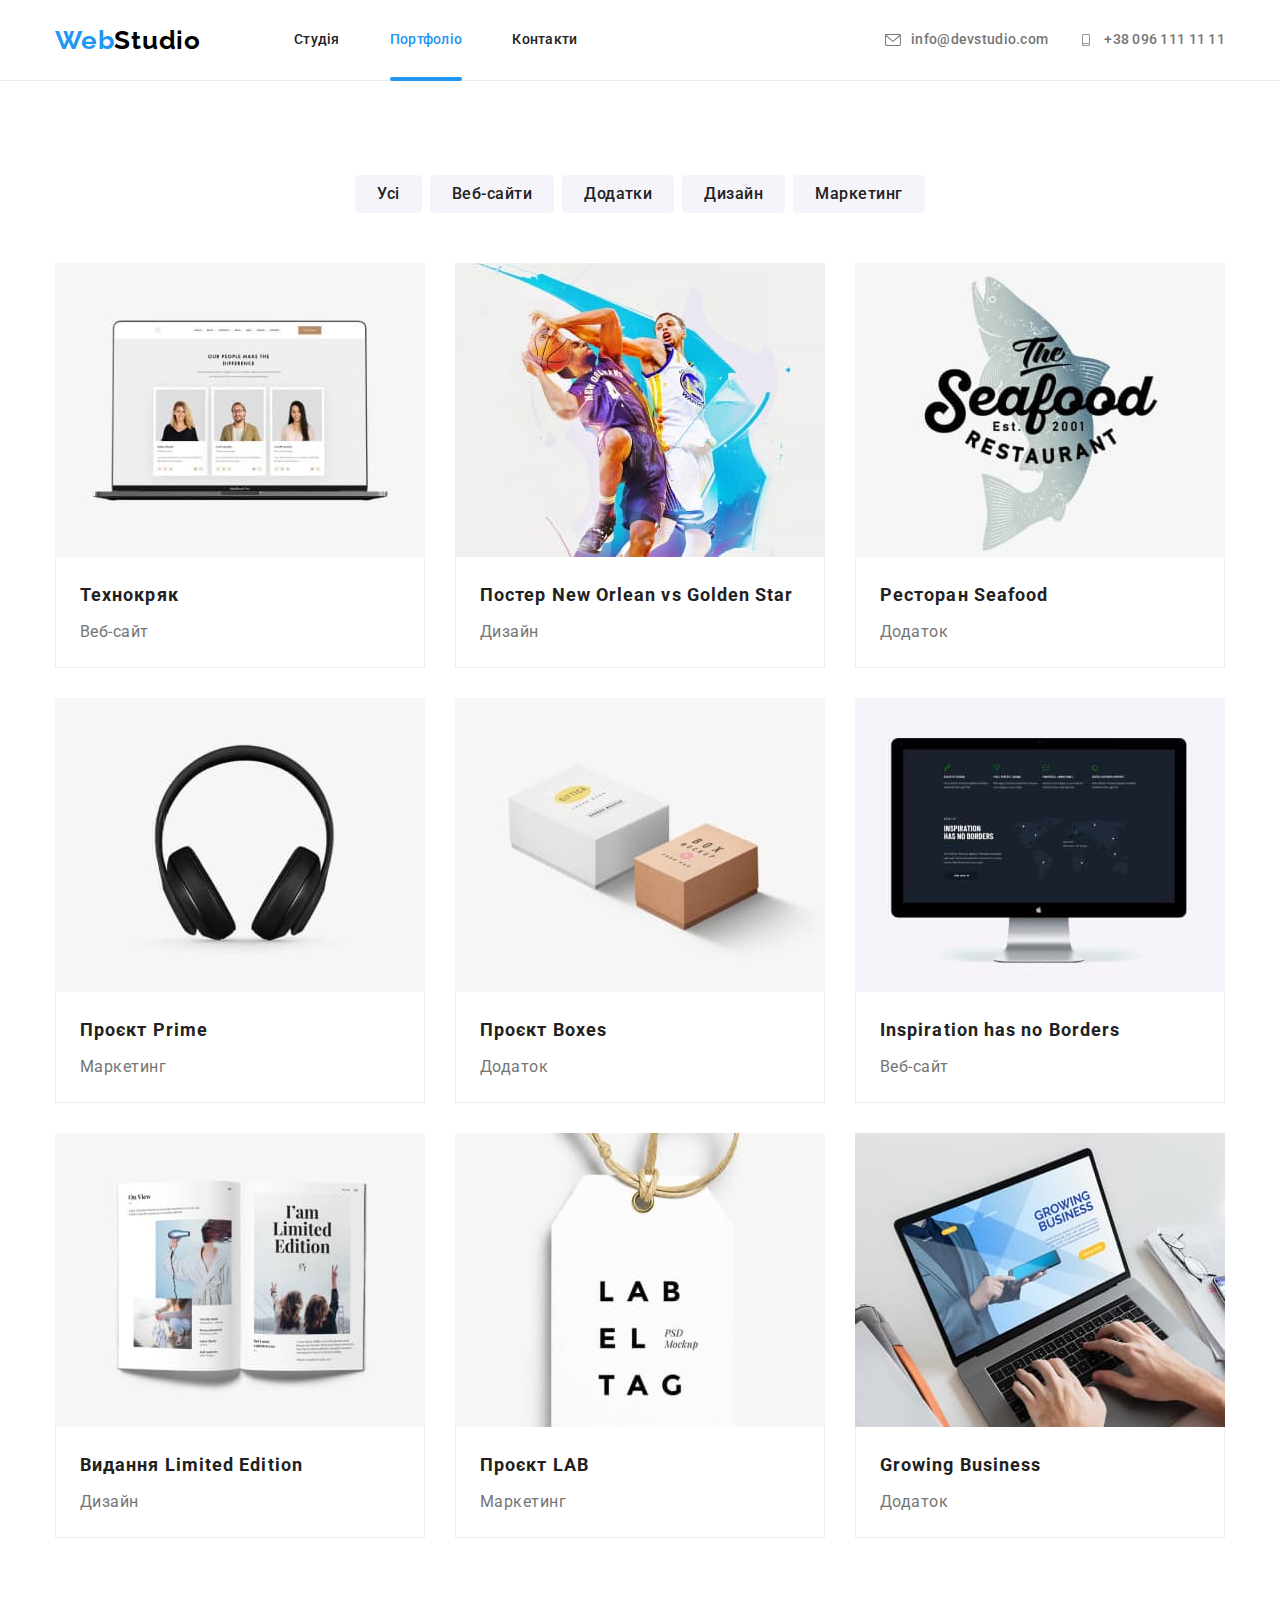
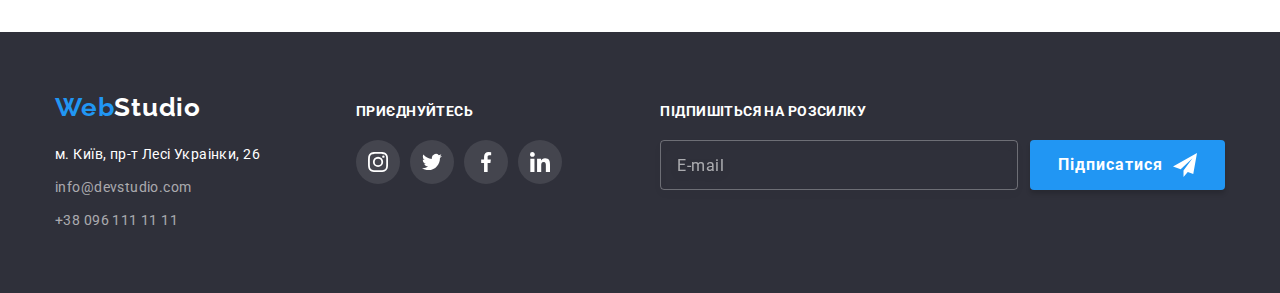
==== portfolio.html @ 47ceae16 "Додає головні файли" ====
<!DOCTYPE html>
<html lang="uk">
  <head>
    <meta charset="UTF-8" />
    <meta http-equiv="X-UA-Compatible" content="IE=edge" />
    <meta name="viewport" content="width=device-width, initial-scale=1.0" />
    <link rel="preconnect" href="https://fonts.googleapis.com" />
    <link rel="preconnect" href="https://fonts.gstatic.com" crossorigin />
    <link
      href="https://fonts.googleapis.com/css2?family=Raleway:wght@700&family=Roboto:wght@400;500;700;900&display=swap"
      rel="stylesheet"
    />
    <link
      rel="stylesheet"
      href="https://cdnjs.cloudflare.com/ajax/libs/modern-normalize/1.1.0/modern-normalize.min.css"
    />
    <link rel="stylesheet" href="./css/main.min.css" />
    <title>Портфоліо</title>
  </head>
  <body>
    <header class="page-header">
      <div class="container page-header__container">
        <nav class="site-nav">
          <a href="./index.html" class="logo page-header__logo"
            ><span class="logo__hightlight">Web</span>Studio</a
          >

          <ul class="site-nav__list">
            <li class="site-nav__item">
              <a href="./index.html" class="site-nav__link">Студія</a>
            </li>
            <li class="site-nav__item">
              <a
                href="./portfolio.html"
                class="site-nav__link site-nav__link--current"
                >Портфоліо</a
              >
            </li>
            <li class="site-nav__item">
              <a href="" class="site-nav__link">Контакти</a>
            </li>
          </ul>
        </nav>

        <ul class="contact-list">
          <li class="contact-list__item">
            <a href="mailto:info@devstudio.com" class="contact-list__link">
              <svg class="contact-list__icon" width="16" height="12">
                <use href="./images/icons.svg#envelope"></use>
              </svg>
              info@devstudio.com</a
            >
          </li>
          <li class="contact-list__item">
            <a href="tel:+380961111111" class="contact-list__link">
              <svg class="contact-list__icon" width="16" height="12">
                <use href="./images/icons.svg#smartphone"></use>
              </svg>
              +38 096 111 11 11</a
            >
          </li>
        </ul>
      </div>
    </header>

    <main>
      <section class="section">
        <div class="container">
          <!-- Сховається при роботі з CSS -->
          <h1 class="visually-hidden">Портфоліо</h1>
          <ul class="filter-list">
            <li class="filter-list__item">
              <button class="filter-list__button" type="button">Усі</button>
            </li>
            <li class="filter-list__item">
              <button class="filter-list__button" type="button">
                Веб-сайти
              </button>
            </li>
            <li class="filter-list__item">
              <button class="filter-list__button" type="button">Додатки</button>
            </li>
            <li class="filter-list__item">
              <button class="filter-list__button" type="button">Дизайн</button>
            </li>
            <li class="filter-list__item">
              <button class="filter-list__button" type="button">
                Маркетинг
              </button>
            </li>
          </ul>

          <ul class="projects-list">
            <li class="projects-list__item">
              <a class="projects-list__link" href="#">
                <div class="project-thumb">
                  <img
                    class="project-thumb__icon"
                    src="./images/img-1.jpg"
                    alt="Веб-сайт"
                    width="370"
                  />
                  <div class="project-overlay">
                    <p class="project-overlay__descr">
                      Ресурс пропонує комплексні пропозиції з різним рівнем
                      функціоналу та сервісів. Все це дозволить відвідувачу
                      отримати вичерпні відомості про компанію чи приватну
                      особу.
                    </p>
                  </div>
                </div>
                <div class="projects-list__box">
                  <h2 class="projects-list__title">Технокряк</h2>
                  <p class="projects-list__descr">Веб-сайт</p>
                </div>
              </a>
            </li>

            <li class="projects-list__item">
              <a class="projects-list__link" href="#">
                <div class="project-thumb">
                  <img
                    class="project-thumb__icon"
                    src="./images/img-2.jpg"
                    alt="Постер"
                    width="370"
                  />
                  <div class="project-overlay">
                    <p class="project-overlay__descr">
                      Ресурс пропонує комплексні пропозиції з різним рівнем
                      функціоналу та сервісів. Все це дозволить відвідувачу
                      отримати вичерпні відомості про компанію чи приватну
                      особу.
                    </p>
                  </div>
                </div>
                <div class="projects-list__box">
                  <h2 class="projects-list__title">
                    Постер New Orlean vs Golden Star
                  </h2>
                  <p class="projects-list__descr">Дизайн</p>
                </div>
              </a>
            </li>

            <li class="projects-list__item">
              <a class="projects-list__link" href="#">
                <div class="project-thumb">
                  <img
                    class="project-thumb__icon"
                    src="./images/img-3.jpg"
                    alt="Логотип додатку"
                    width="370"
                  />
                  <div class="project-overlay">
                    <p class="project-overlay__descr">
                      Ресурс пропонує комплексні пропозиції з різним рівнем
                      функціоналу та сервісів. Все це дозволить відвідувачу
                      отримати вичерпні відомості про компанію чи приватну
                      особу.
                    </p>
                  </div>
                </div>
                <div class="projects-list__box">
                  <h2 class="projects-list__title">Ресторан Seafood</h2>
                  <p class="projects-list__descr">Додаток</p>
                </div>
              </a>
            </li>

            <li class="projects-list__item">
              <a class="projects-list__link" href="#">
                <div class="project-thumb">
                  <img
                    class="project-thumb__icon"
                    src="./images/img-4.jpg"
                    alt="Навушники"
                    width="370"
                  />
                  <div class="project-overlay">
                    <p class="project-overlay__descr">
                      Ресурс пропонує комплексні пропозиції з різним рівнем
                      функціоналу та сервісів. Все це дозволить відвідувачу
                      отримати вичерпні відомості про компанію чи приватну
                      особу.
                    </p>
                  </div>
                </div>
                <div class="projects-list__box">
                  <h2 class="projects-list__title">Проєкт Prime</h2>
                  <p class="projects-list__descr">Маркетинг</p>
                </div>
              </a>
            </li>

            <li class="projects-list__item">
              <a class="projects-list__link" href="#">
                <div class="project-thumb">
                  <img
                    class="project-thumb__icon"
                    src="./images/img-5.jpg"
                    alt="Дві коробочки"
                    width="370"
                  />
                  <div class="project-overlay">
                    <p class="project-overlay__descr">
                      Ресурс пропонує комплексні пропозиції з різним рівнем
                      функціоналу та сервісів. Все це дозволить відвідувачу
                      отримати вичерпні відомості про компанію чи приватну
                      особу.
                    </p>
                  </div>
                </div>
                <div class="projects-list__box">
                  <h2 class="projects-list__title">Проєкт Boxes</h2>
                  <p class="projects-list__descr">Додаток</p>
                </div>
              </a>
            </li>

            <li class="projects-list__item">
              <a class="projects-list__link" href="#">
                <div class="project-thumb">
                  <img
                    class="project-thumb__icon"
                    src="./images/img-6.jpg"
                    alt="Веб-сайт"
                    width="370"
                  />
                  <div class="project-overlay">
                    <p class="project-overlay__descr">
                      Ресурс пропонує комплексні пропозиції з різним рівнем
                      функціоналу та сервісів. Все це дозволить відвідувачу
                      отримати вичерпні відомості про компанію чи приватну
                      особу.
                    </p>
                  </div>
                </div>
                <div class="projects-list__box">
                  <h2 class="projects-list__title">
                    Inspiration has no Borders
                  </h2>
                  <p class="projects-list__descr">Веб-сайт</p>
                </div>
              </a>
            </li>

            <li class="projects-list__item">
              <a class="projects-list__link" href="#">
                <div class="project-thumb">
                  <img
                    class="project-thumb__icon"
                    src="./images/img-7.jpg"
                    alt="Книга"
                    width="370"
                  />
                  <div class="project-overlay">
                    <p class="project-overlay__descr">
                      Ресурс пропонує комплексні пропозиції з різним рівнем
                      функціоналу та сервісів. Все це дозволить відвідувачу
                      отримати вичерпні відомості про компанію чи приватну
                      особу.
                    </p>
                  </div>
                </div>
                <div class="projects-list__box">
                  <h2 class="projects-list__title">Видання Limited Edition</h2>
                  <p class="projects-list__descr">Дизайн</p>
                </div>
              </a>
            </li>

            <li class="projects-list__item">
              <a class="projects-list__link" href="#">
                <div class="project-thumb">
                  <img
                    class="project-thumb__icon"
                    src="./images/img-8.jpg"
                    alt="Логотип проекту"
                    width="370"
                  />
                  <div class="project-overlay">
                    <p class="project-overlay__descr">
                      Ресурс пропонує комплексні пропозиції з різним рівнем
                      функціоналу та сервісів. Все це дозволить відвідувачу
                      отримати вичерпні відомості про компанію чи приватну
                      особу.
                    </p>
                  </div>
                </div>
                <div class="projects-list__box">
                  <h2 class="projects-list__title">Проєкт LAB</h2>
                  <p class="projects-list__descr">Маркетинг</p>
                </div>
              </a>
            </li>

            <li class="projects-list__item">
              <a class="projects-list__link" href="#">
                <div class="project-thumb">
                  <img
                    class="project-thumb__icon"
                    src="./images/img-9.jpg"
                    alt="Додаток"
                    width="370"
                  />
                  <div class="project-overlay">
                    <p class="project-overlay__descr">
                      Ресурс пропонує комплексні пропозиції з різним рівнем
                      функціоналу та сервісів. Все це дозволить відвідувачу
                      отримати вичерпні відомості про компанію чи приватну
                      особу.
                    </p>
                  </div>
                </div>
                <div class="projects-list__box">
                  <h2 class="projects-list__title">Growing Business</h2>
                  <p class="projects-list__descr">Додаток</p>
                </div>
              </a>
            </li>
          </ul>
        </div>
      </section>
    </main>

    <footer class="page-footer">
      <div class="container page-footer__container">
        <div class="page-footer__address">
          <a href="./index.html" class="logo page-footer__logo"
            ><span class="logo__hightlight">Web</span>Studio</a
          >
          <address>
            <ul class="address-list">
              <li class="address-list__item">
                <a
                  href="https://goo.gl/maps/CPtrU1FHBa2aNyZL9"
                  target="_blank"
                  rel="noopener noreferrer nofollow"
                  class="address-list__link"
                  >м. Київ, пр-т Лесі Украінки, 26</a
                >
              </li>
              <li class="address-list__item">
                <a
                  href="mailto:info@devstudio.com"
                  class="address-list__contact"
                  >info@devstudio.com</a
                >
              </li>
              <li class="address-list__item">
                <a href="tel:+380961111111" class="address-list__contact"
                  >+38 096 111 11 11</a
                >
              </li>
            </ul>
          </address>
        </div>

        <div class="page-footer__social">
          <h2 class="social__title">Приєднуйтесь</h2>
          <ul class="icons-list">
            <li class="icons-list__item">
              <a
                class="icons-list__link icons-list__link--secondary"
                href=""
                aria-label="Instagram"
              >
                <span class="visually-hidden">Instagram</span>
                <svg class="icons-list__icon" width="20" height="20">
                  <use href="./images/icons.svg#instagram"></use>
                </svg>
              </a>
            </li>
            <li class="icons-list__item">
              <a
                class="icons-list__link icons-list__link--secondary"
                href=""
                aria-label="Twitter"
              >
                <span class="visually-hidden">Twitter</span>
                <svg class="icons-list__icon" width="20" height="20">
                  <use href="./images/icons.svg#twitter"></use>
                </svg>
              </a>
            </li>
            <li class="icons-list__item">
              <a
                class="icons-list__link icons-list__link--secondary"
                href=""
                aria-label="Facebook"
              >
                <span class="visually-hidden">Facebook</span>
                <svg class="icons-list__icon" width="20" height="20">
                  <use href="./images/icons.svg#facebook"></use>
                </svg>
              </a>
            </li>
            <li class="icons-list__item">
              <a
                class="icons-list__link icons-list__link--secondary"
                href=""
                aria-label="Linkedin"
              >
                <span class="visually-hidden">Linkedin</span>
                <svg class="icons-list__icon" width="20" height="20">
                  <use href="./images/icons.svg#linkedin"></use>
                </svg>
              </a>
            </li>
          </ul>
        </div>

        <div class="page-footer__form-container">
          <p class="page-footer__call-to-action">Підпишіться на розсилку</p>

          <form class="footer-form" autocomplete="off">
            <label class="footer-form__label">
              <input
                class="footer-form__input"
                type="email"
                name="email"
                placeholder="E-mail"
              />
            </label>

            <button class="btn footer-form__btn" type="submit">
              Підписатися
              <svg class="btn__icon" width="24" height="24">
                <use href="./images/icons.svg#plane"></use>
              </svg>
            </button>
          </form>
        </div>
      </div>
    </footer>

    <script>
      const { height: headerHeight } = document
        .querySelector(".page-header")
        .getBoundingClientRect();
      document.body.style.paddingTop = `${headerHeight}px`;
    </script>
  </body>
</html>
---- css/main.min.css ----
.projects-list,.filter-list,.address-list,.clients-list,.icons-list,.worker-list,.work-list,.benefits-list,.contact-list,.site-nav__list{padding:0;margin:0;list-style:none}/*! modern-normalize v1.1.0 | MIT License | https://github.com/sindresorhus/modern-normalize */*,::before,::after{-webkit-box-sizing:border-box;box-sizing:border-box}html{line-height:1.15;-webkit-text-size-adjust:100%;-moz-tab-size:4;-o-tab-size:4;tab-size:4}body{margin:0;font-family:system-ui,-apple-system,"Segoe UI",Roboto,Helvetica,Arial,sans-serif,"Apple Color Emoji","Segoe UI Emoji"}hr{height:0;color:inherit}abbr[title]{-webkit-text-decoration:underline dotted;text-decoration:underline dotted}b,strong{font-weight:bolder}code,kbd,samp,pre{font-family:ui-monospace,SFMono-Regular,Consolas,"Liberation Mono",Menlo,monospace;font-size:1em}small{font-size:80%}sub,sup{font-size:75%;line-height:0;position:relative;vertical-align:baseline}sub{bottom:-0.25em}sup{top:-0.5em}table{text-indent:0;border-color:inherit}button,input,optgroup,select,textarea{font-family:inherit;font-size:100%;line-height:1.15;margin:0}button,select{text-transform:none}button,[type=button],[type=reset],[type=submit]{-webkit-appearance:button}::-moz-focus-inner{border-style:none;padding:0}:-moz-focusring{outline:1px dotted ButtonText}:-moz-ui-invalid{box-shadow:none}legend{padding:0}progress{vertical-align:baseline}::-webkit-inner-spin-button,::-webkit-outer-spin-button{height:auto}[type=search]{-webkit-appearance:textfield;outline-offset:-2px}::-webkit-search-decoration{-webkit-appearance:none}::-webkit-file-upload-button{-webkit-appearance:button;font:inherit}summary{display:list-item}body{font-family:"Roboto",sans-serif;font-size:14px;line-height:1.71;letter-spacing:.03em;color:#212121;background-color:#fff}.container{width:1200px;margin:0 auto;padding:0 15px}.section{padding-top:94px;padding-bottom:94px}.section--no-top-padding{padding-top:0;padding-bottom:0}.section__title{margin-top:0;margin-bottom:50px;font-size:36px;line-height:1.17;letter-spacing:.03em;text-align:center}.visually-hidden{position:absolute;white-space:nowrap;width:1px;height:1px;overflow:hidden;border:0;padding:0;clip:rect(0 0 0 0);-webkit-clip-path:inset(50%);clip-path:inset(50%);margin:-1px}.page-header{position:fixed;z-index:1;top:0;width:100%;border-bottom:1px solid #ececec;background-color:#fff}.page-header__container{display:-webkit-box;display:-ms-flexbox;display:flex;-webkit-box-align:center;-ms-flex-align:center;align-items:center;height:100%}.site-nav{display:-webkit-box;display:-ms-flexbox;display:flex;-webkit-box-align:center;-ms-flex-align:center;align-items:center}.site-nav__list{display:-webkit-box;display:-ms-flexbox;display:flex;margin-left:93px}.site-nav__item:not(:last-child){margin-right:50px}.site-nav__link{position:relative;display:block;color:#212121}.site-nav__link--current{color:#2196f3}.site-nav__link--current::after{position:absolute;bottom:-1px;left:0;display:block;content:"";height:4px;width:100%;background-color:#2196f3;border-radius:2px}.contact-list{display:-webkit-box;display:-ms-flexbox;display:flex;margin-left:auto}.contact-list__item:not(:last-child){margin-right:30px}.contact-list__link{display:-webkit-box;display:-ms-flexbox;display:flex;-webkit-box-align:center;-ms-flex-align:center;align-items:center;color:#757575}.contact-list__icon{margin-right:10px;fill:currentColor}.site-nav__link,.contact-list__link{padding-top:32px;padding-bottom:32px;font-weight:500;line-height:1.14;letter-spacing:.02em;text-decoration:none;-webkit-transition:color 250ms cubic-bezier(0.4, 0, 0.2, 1);transition:color 250ms cubic-bezier(0.4, 0, 0.2, 1)}.site-nav__link:hover,.site-nav__link:focus,.contact-list__link:hover,.contact-list__link:focus{color:#2196f3}.logo{font-family:"Raleway",sans-serif;font-weight:700;font-size:26px;line-height:1.19;letter-spacing:.03em;text-decoration:none}.page-header__logo{color:#000}.page-footer__logo{display:inline-block;margin-bottom:20px;color:#fff}.logo__hightlight{color:#2196f3}.hero{margin:0 auto;padding-top:200px;padding-bottom:200px;height:600px;max-width:1600px;background-color:#c4c4c4;background-image:-webkit-gradient(linear, left top, left bottom, from(rgba(47, 48, 58, 0.4)), to(rgba(47, 48, 58, 0.4))),url("../images/hero.jpg");background-image:linear-gradient(rgba(47, 48, 58, 0.4), rgba(47, 48, 58, 0.4)),url("../images/hero.jpg");background-size:cover;background-position:center;background-repeat:no-repeat}.hero__title{margin-top:0;margin-bottom:30px;font-weight:900;font-size:44px;line-height:1.36;text-align:center;letter-spacing:.06em;text-transform:uppercase;color:#fff}.btn{font-weight:700;font-size:16px;line-height:1.88;letter-spacing:.06em;color:#fff;background-color:#2196f3;border:none;border-radius:4px;-webkit-box-shadow:0px 4px 4px rgba(0,0,0,.15);box-shadow:0px 4px 4px rgba(0,0,0,.15);-webkit-transition:background-color 250ms cubic-bezier(0.4, 0, 0.2, 1);transition:background-color 250ms cubic-bezier(0.4, 0, 0.2, 1)}.btn:hover{cursor:pointer}.btn:hover,.btn:focus{background-color:#188ce8}.hero__button{display:block;margin:0 auto;padding:10px 32px}.footer-form__btn{display:-webkit-box;display:-ms-flexbox;display:flex;-webkit-box-align:center;-ms-flex-align:center;align-items:center;padding:10px 28px}.btn__icon{margin-left:10px}.modal-form__btn{display:block;margin:0 auto;padding:10px 52px}.benefits-list{display:-webkit-box;display:-ms-flexbox;display:flex}.benefits-list__item{width:calc((100% - 90px)/4)}.benefits-list__item:not(:last-child){margin-right:30px}.benefits-list__icon{display:-webkit-box;display:-ms-flexbox;display:flex;-webkit-box-pack:center;-ms-flex-pack:center;justify-content:center;-webkit-box-align:center;-ms-flex-align:center;align-items:center;margin-bottom:30px;height:120px;width:270px;background-color:#f5f4fa;border-radius:4px}.benefits-list__title{margin-top:0;margin-bottom:10px;font-size:14px;line-height:1.14;letter-spacing:.03em;text-transform:uppercase}.benefits-list__description{margin-top:0;margin-bottom:0;color:#757575}.work-list{display:-webkit-box;display:-ms-flexbox;display:flex;-webkit-box-pack:justify;-ms-flex-pack:justify;justify-content:space-between}.work-list__item{position:relative}.work-list__img{display:block}.work-list__title{position:absolute;bottom:0;left:0;margin-top:0;margin-bottom:0;padding:27px 0;width:100%;font-size:14px;line-height:1.14;text-align:center;letter-spacing:.03em;text-transform:uppercase;color:#fff;background-color:rgba(47,48,58,.8)}.section--worker{background-color:#f5f4fa}.worker-list{display:-webkit-box;display:-ms-flexbox;display:flex;-webkit-box-pack:justify;-ms-flex-pack:justify;justify-content:space-between}.worker-list__item{background-color:#fff;border-radius:0px 0px 4px 4px;-webkit-box-shadow:0px 1px 3px rgba(0,0,0,.12),0px 1px 1px rgba(0,0,0,.14),0px 2px 1px rgba(0,0,0,.2);box-shadow:0px 1px 3px rgba(0,0,0,.12),0px 1px 1px rgba(0,0,0,.14),0px 2px 1px rgba(0,0,0,.2)}.worker-list__img{display:block}.team-list__description{padding:30px 32px}.team-list__name,.team-list__profession{font-size:16px;line-height:1.19;letter-spacing:.03em;text-align:center}.team-list__name{margin-top:0;margin-bottom:10px;font-weight:500}.team-list__profession{margin-top:0;margin-bottom:16px;color:#757575}.icons-list{display:-webkit-box;display:-ms-flexbox;display:flex}.icons-list__item:not(:last-child){margin-right:10px}.icons-list__link{display:-webkit-box;display:-ms-flexbox;display:flex;-webkit-box-align:center;-ms-flex-align:center;align-items:center;-webkit-box-pack:center;-ms-flex-pack:center;justify-content:center;width:44px;height:44px;border-radius:50%}.icons-list__link--primary{color:#afb1b8;-webkit-transition:color 250ms cubic-bezier(0.4, 0, 0.2, 1),background-color 250ms cubic-bezier(0.4, 0, 0.2, 1);transition:color 250ms cubic-bezier(0.4, 0, 0.2, 1),background-color 250ms cubic-bezier(0.4, 0, 0.2, 1)}.icons-list__link--primary:hover,.icons-list__link--primary:focus{color:#fff;background-color:#2196f3}.icons-list__link--secondary{color:#fff;background-color:rgba(255,255,255,.1);-webkit-transition:background-color 250ms cubic-bezier(0.4, 0, 0.2, 1);transition:background-color 250ms cubic-bezier(0.4, 0, 0.2, 1)}.icons-list__link--secondary:hover,.icons-list__link--secondary:focus{background-color:#2196f3}.icons-list__icon{fill:currentColor}.clients-list{display:-webkit-box;display:-ms-flexbox;display:flex;-webkit-box-pack:justify;-ms-flex-pack:justify;justify-content:space-between}.clients-list__link{display:-webkit-box;display:-ms-flexbox;display:flex;-webkit-box-align:center;-ms-flex-align:center;align-items:center;-webkit-box-pack:center;-ms-flex-pack:center;justify-content:center;width:170px;height:92px;color:#afb1b8;border:1px solid #afb1b8;border-radius:4px;-webkit-transition:color 250ms cubic-bezier(0.4, 0, 0.2, 1),border-color 250ms cubic-bezier(0.4, 0, 0.2, 1);transition:color 250ms cubic-bezier(0.4, 0, 0.2, 1),border-color 250ms cubic-bezier(0.4, 0, 0.2, 1)}.clients-list__link:hover,.clients-list__link:focus{color:#2196f3;border-color:#2196f3}.clients-list__icon{fill:currentColor}.page-footer{background-color:#2f303a}.page-footer__container{display:-webkit-box;display:-ms-flexbox;display:flex;-webkit-box-align:baseline;-ms-flex-align:baseline;align-items:baseline;padding-top:60px;padding-bottom:60px}.page-footer__address{min-width:231px}.address-list__item:not(:last-child){margin-bottom:9px}.address-list__link,.address-list__contact{display:inline-block;font-style:normal;text-decoration:none}.address-list__link{color:#fff}.address-list__contact{color:rgba(255,255,255,.6);-webkit-transition:color 250ms cubic-bezier(0.4, 0, 0.2, 1);transition:color 250ms cubic-bezier(0.4, 0, 0.2, 1)}.address-list__contact:hover,.address-list__contact:focus{color:#2196f3}.page-footer__social{margin-left:70px}.social__title{margin-top:0;margin-bottom:20px;font-weight:700;font-size:14px;line-height:1.14;letter-spacing:.03em;text-transform:uppercase;color:#fff}.page-footer__form-container{margin-left:auto}.page-footer__call-to-action{margin-top:0;margin-bottom:20px;font-weight:700;line-height:1.14;letter-spacing:.03em;text-transform:uppercase;color:#fff}.footer-form{display:-webkit-box;display:-ms-flexbox;display:flex;-webkit-box-align:center;-ms-flex-align:center;align-items:center}.footer-form__label{margin-right:12px}.footer-form__input{display:block;padding:15px 16px;width:358px;height:50px;font-size:16px;line-height:1.25;letter-spacing:.03em;color:rgba(255,255,255,.6);background-color:rgba(0,0,0,0);border:1px solid rgba(255,255,255,.3);-webkit-filter:drop-shadow(0px 4px 4px rgba(0, 0, 0, 0.15));filter:drop-shadow(0px 4px 4px rgba(0, 0, 0, 0.15));border-radius:4px}.footer-form__input::-webkit-input-placeholder{font-size:16px;line-height:1.25;letter-spacing:.03em;color:rgba(255,255,255,.6)}.footer-form__input::-moz-placeholder{font-size:16px;line-height:1.25;letter-spacing:.03em;color:rgba(255,255,255,.6)}.footer-form__input:-ms-input-placeholder{font-size:16px;line-height:1.25;letter-spacing:.03em;color:rgba(255,255,255,.6)}.footer-form__input::-ms-input-placeholder{font-size:16px;line-height:1.25;letter-spacing:.03em;color:rgba(255,255,255,.6)}.footer-form__input::placeholder{font-size:16px;line-height:1.25;letter-spacing:.03em;color:rgba(255,255,255,.6)}.backdrop{position:fixed;z-index:2;top:0;left:0;width:100%;height:100%;background-color:rgba(0,0,0,.2);opacity:1;-webkit-transition:opacity 250ms cubic-bezier(0.4, 0, 0.2, 1);transition:opacity 250ms cubic-bezier(0.4, 0, 0.2, 1)}.backdrop--is-hidden{opacity:0;pointer-events:none}.modal{position:absolute;top:50%;left:50%;padding:40px;min-width:528px;min-height:581px;background-color:#fff;-webkit-box-shadow:0px 1px 3px rgba(0,0,0,.12),0px 1px 1px rgba(0,0,0,.14),0px 2px 1px rgba(0,0,0,.2);box-shadow:0px 1px 3px rgba(0,0,0,.12),0px 1px 1px rgba(0,0,0,.14),0px 2px 1px rgba(0,0,0,.2);border-radius:4px;-webkit-transform:translate(-50%, -50%) scale(1);transform:translate(-50%, -50%) scale(1);-webkit-transition:-webkit-transform 250ms cubic-bezier(0.4, 0, 0.2, 1);transition:-webkit-transform 250ms cubic-bezier(0.4, 0, 0.2, 1);transition:transform 250ms cubic-bezier(0.4, 0, 0.2, 1);transition:transform 250ms cubic-bezier(0.4, 0, 0.2, 1), -webkit-transform 250ms cubic-bezier(0.4, 0, 0.2, 1)}.backdrop--is-hidden .modal{-webkit-transform:translate(-50%, -50%) scale(0.9);transform:translate(-50%, -50%) scale(0.9)}.modal__close-btn{position:absolute;top:8px;right:8px;padding:6px;width:30px;height:30px;text-align:center;color:#000;background-color:#fff;border:1px solid rgba(0,0,0,.1);border-radius:50%;-webkit-transition:color 250ms cubic-bezier(0.4, 0, 0.2, 1);transition:color 250ms cubic-bezier(0.4, 0, 0.2, 1)}.modal__close-btn:hover{cursor:pointer}.modal__close-btn:hover,.modal__close-btn:focus{color:#2196f3}.modal-form{width:448px}.modal-form__title{display:block;margin-top:0;margin-bottom:12px;font-size:20px;line-height:1.15;text-align:center;letter-spacing:.03em;color:#212121}.modal-form__field{position:relative;margin-bottom:10px}.modal-form__label{display:block;margin-bottom:4px;color:#757575}.modal-form__comment::-webkit-input-placeholder{font-size:12px;line-height:1.17;letter-spacing:.01em}.modal-form__comment::-moz-placeholder{font-size:12px;line-height:1.17;letter-spacing:.01em}.modal-form__comment:-ms-input-placeholder{font-size:12px;line-height:1.17;letter-spacing:.01em}.modal-form__comment::-ms-input-placeholder{font-size:12px;line-height:1.17;letter-spacing:.01em}.modal-form__label,.modal-form__input,.modal-form__comment,.modal-form__comment::placeholder{font-size:12px;line-height:1.17;letter-spacing:.01em}.modal-form__input{display:block;padding:11px 12px 11px 42px;height:40px}.modal-form__input,.modal-form__comment{width:100%;color:rgba(117,117,117,.5);border:1px solid rgba(33,33,33,.2);border-radius:4px;-webkit-transition:outline 250ms cubic-bezier(0.4, 0, 0.2, 1);transition:outline 250ms cubic-bezier(0.4, 0, 0.2, 1)}.modal-form__input:focus,.modal-form__comment:focus{outline:1px solid #2196f3}.modal-form__icon{position:absolute;bottom:11px;left:12px;fill:#000;pointer-events:none;-webkit-transition:fill 250ms cubic-bezier(0.4, 0, 0.2, 1);transition:fill 250ms cubic-bezier(0.4, 0, 0.2, 1)}.modal-form__input:focus+.modal-form__icon{fill:#2196f3}.modal-form__comment{display:block;padding:12px 16px;height:120px;margin-bottom:20px;resize:none}.modal-form__comment::-webkit-input-placeholder{color:rgba(117,117,117,.5)}.modal-form__comment::-moz-placeholder{color:rgba(117,117,117,.5)}.modal-form__comment:-ms-input-placeholder{color:rgba(117,117,117,.5)}.modal-form__comment::-ms-input-placeholder{color:rgba(117,117,117,.5)}.modal-form__comment::placeholder{color:rgba(117,117,117,.5)}.modal-form__label-policy{display:-webkit-box;display:-ms-flexbox;display:flex;-webkit-box-pack:center;-ms-flex-pack:center;justify-content:center;-webkit-box-align:center;-ms-flex-align:center;align-items:center;margin-bottom:30px}.modal-form__checkbox{-webkit-appearance:none;-moz-appearance:none;appearance:none;position:absolute}.modal-form__icon-check{margin-right:7px;border:1.75px solid #212121;border-radius:2px;-webkit-transition:background-color 250ms cubic-bezier(0.4, 0, 0.2, 1);transition:background-color 250ms cubic-bezier(0.4, 0, 0.2, 1)}.modal-form__icon-check:hover{cursor:pointer}.modal-form__checkbox:checked+.modal-form__icon-check,.modal-form__checkbox:checked:focus+.modal-form__icon-check{background-color:#2196f3;border:none}.modal-form__checkbox:focus+.modal-form__icon-check{outline:2px solid #2196f3}.modal-form__policy{color:#757575}.modal-form__policy-link{color:#2196f3}.filter-list{display:-webkit-box;display:-ms-flexbox;display:flex;-webkit-box-pack:center;-ms-flex-pack:center;justify-content:center;margin-bottom:50px}.filter-list__item:not(:last-child){margin-right:8px}.filter-list__button{padding:6px 22px;font-weight:500;font-size:16px;line-height:1.63;letter-spacing:.03em;color:#212121;background-color:#f5f4fa;border:none;border-radius:4px;-webkit-transition:color 250ms cubic-bezier(0.4, 0, 0.2, 1),background-color 250ms cubic-bezier(0.4, 0, 0.2, 1),-webkit-box-shadow 250ms cubic-bezier(0.4, 0, 0.2, 1);transition:color 250ms cubic-bezier(0.4, 0, 0.2, 1),background-color 250ms cubic-bezier(0.4, 0, 0.2, 1),-webkit-box-shadow 250ms cubic-bezier(0.4, 0, 0.2, 1);transition:color 250ms cubic-bezier(0.4, 0, 0.2, 1),background-color 250ms cubic-bezier(0.4, 0, 0.2, 1),box-shadow 250ms cubic-bezier(0.4, 0, 0.2, 1);transition:color 250ms cubic-bezier(0.4, 0, 0.2, 1),background-color 250ms cubic-bezier(0.4, 0, 0.2, 1),box-shadow 250ms cubic-bezier(0.4, 0, 0.2, 1),-webkit-box-shadow 250ms cubic-bezier(0.4, 0, 0.2, 1)}.filter-list__button:hover{cursor:pointer}.filter-list__button:hover,.filter-list__button:focus{color:#fff;background-color:#2196f3;-webkit-box-shadow:0px 3px 1px rgba(0,0,0,.1),0px 1px 2px rgba(0,0,0,.08),0px 2px 2px rgba(0,0,0,.12);box-shadow:0px 3px 1px rgba(0,0,0,.1),0px 1px 2px rgba(0,0,0,.08),0px 2px 2px rgba(0,0,0,.12)}.projects-list{display:-webkit-box;display:-ms-flexbox;display:flex;-ms-flex-wrap:wrap;flex-wrap:wrap;margin-top:-30px;margin-left:-30px}.projects-list__item{margin-top:30px;margin-left:30px}.projects-list__link{display:block;text-decoration:none;-webkit-transition:-webkit-box-shadow 250ms cubic-bezier(0.4, 0, 0.2, 1);transition:-webkit-box-shadow 250ms cubic-bezier(0.4, 0, 0.2, 1);transition:box-shadow 250ms cubic-bezier(0.4, 0, 0.2, 1);transition:box-shadow 250ms cubic-bezier(0.4, 0, 0.2, 1), -webkit-box-shadow 250ms cubic-bezier(0.4, 0, 0.2, 1)}.projects-list__link:hover,.projects-list__link:focus{-webkit-box-shadow:0px 1px 1px rgba(0,0,0,.12),0px 4px 4px rgba(0,0,0,.06),1px 4px 6px rgba(0,0,0,.16);box-shadow:0px 1px 1px rgba(0,0,0,.12),0px 4px 4px rgba(0,0,0,.06),1px 4px 6px rgba(0,0,0,.16)}.project-thumb{position:relative;overflow:hidden}.project-thumb__icon{display:block}.project-overlay{position:absolute;top:0;left:0;display:-webkit-box;display:-ms-flexbox;display:flex;-webkit-box-pack:center;-ms-flex-pack:center;justify-content:center;-webkit-box-align:center;-ms-flex-align:center;align-items:center;height:100%;width:100%;background-color:rgba(33,150,243,.9);-webkit-transform:translateY(101%);transform:translateY(101%);-webkit-transition:-webkit-transform 250ms cubic-bezier(0.4, 0, 0.2, 1);transition:-webkit-transform 250ms cubic-bezier(0.4, 0, 0.2, 1);transition:transform 250ms cubic-bezier(0.4, 0, 0.2, 1);transition:transform 250ms cubic-bezier(0.4, 0, 0.2, 1), -webkit-transform 250ms cubic-bezier(0.4, 0, 0.2, 1)}.projects-list__link:hover .project-overlay,.projects-list__link:focus .project-overlay{-webkit-transform:translateY(0);transform:translateY(0)}.project-overlay__descr{width:322px;font-size:18px;line-height:1.56;letter-spacing:.03em;color:#fff}.projects-list__box{padding:20px 24px;border-right:1px solid #eee;border-bottom:1px solid #eee;border-left:1px solid #eee}.projects-list__title{margin-top:0;margin-bottom:4px;font-size:18px;line-height:2;letter-spacing:.06em;color:#212121}.projects-list__descr{margin-top:0;margin-bottom:0;font-size:16px;line-height:1.88;letter-spacing:.03em;color:#757575}/*# sourceMappingURL=main.min.css.map */
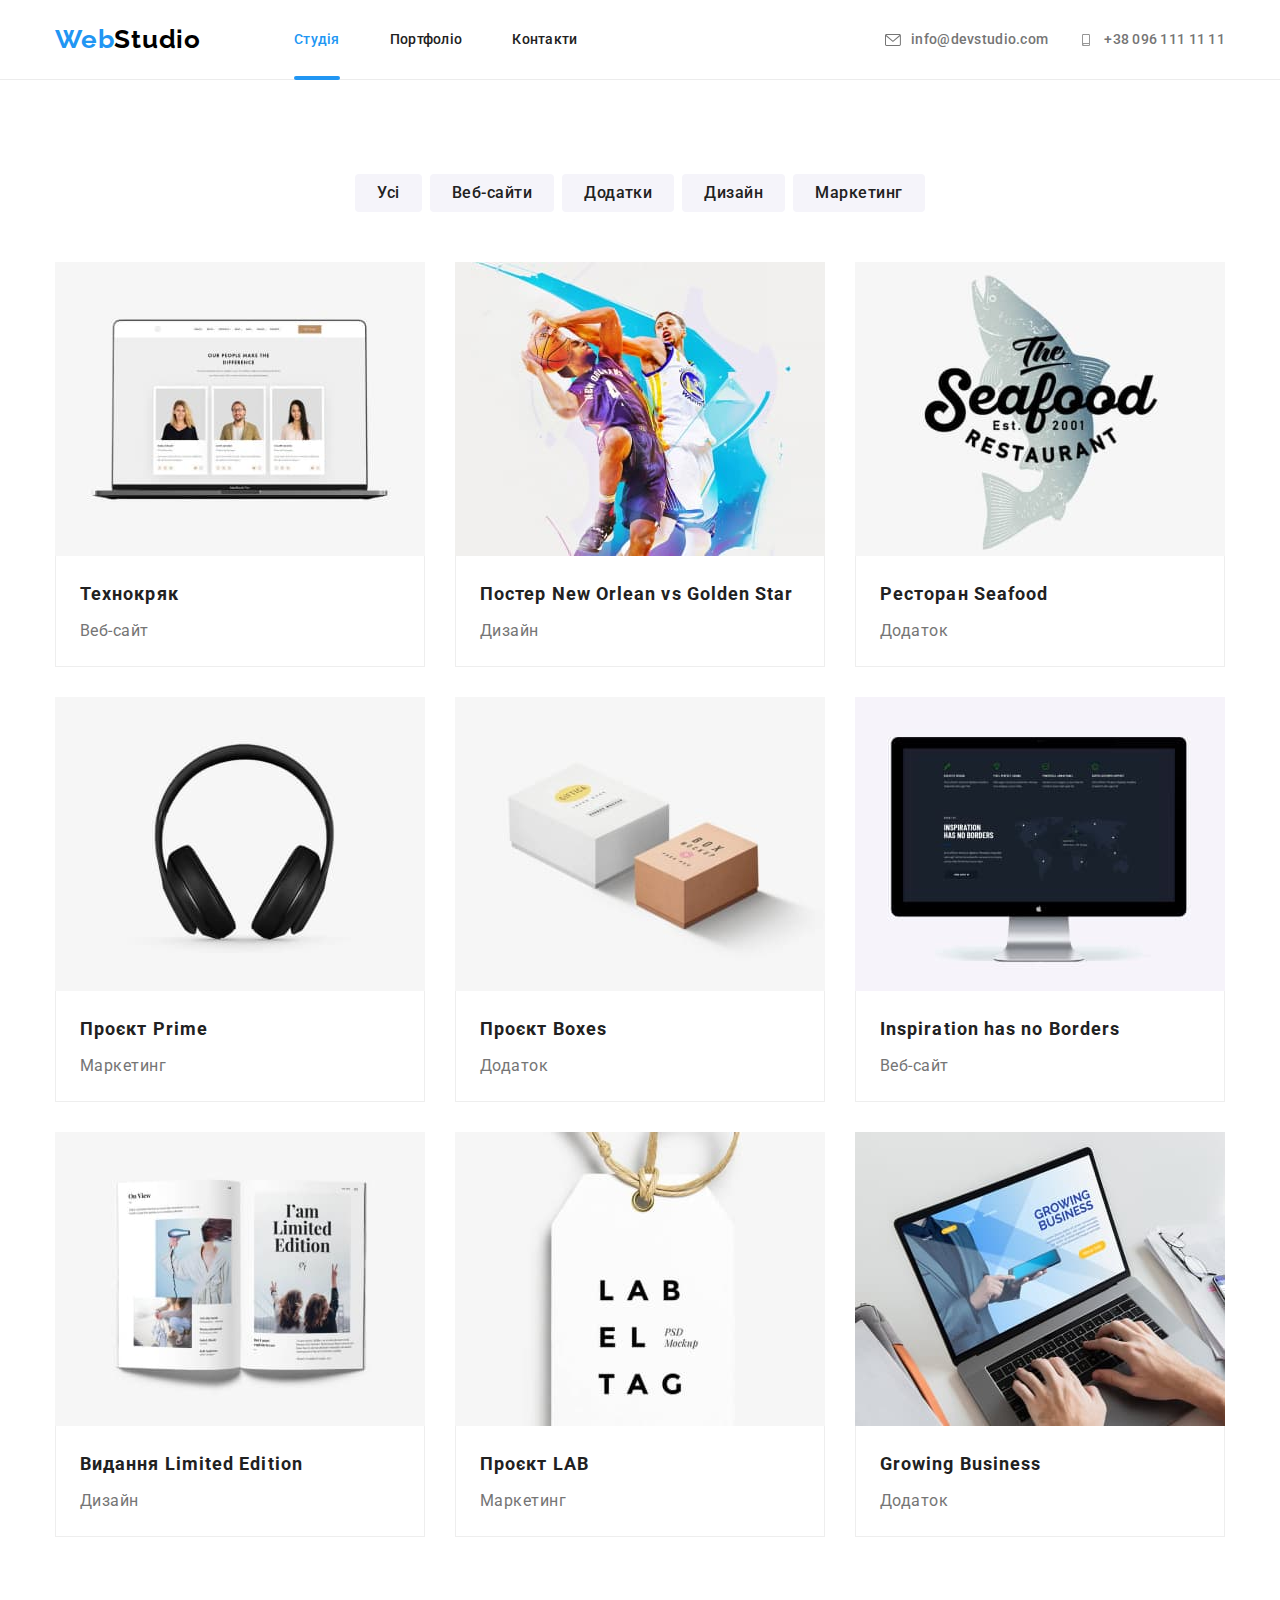
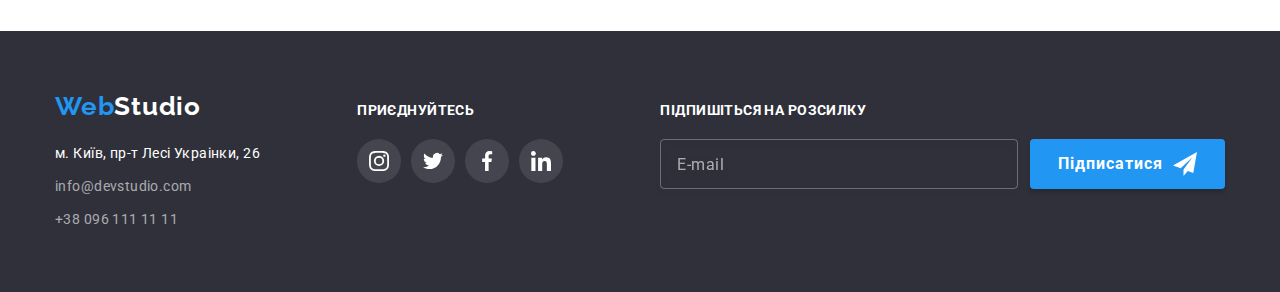
==== commit 34e8d070: "Додає адаптивку до сторінки портфоліо" ====
--- a/portfolio.html
+++ b/portfolio.html
@@ -20,49 +20,113 @@
   <body>
     <header class="page-header">
       <div class="container page-header__container">
-        <nav class="site-nav">
-          <a href="./index.html" class="logo page-header__logo"
-            ><span class="logo__hightlight">Web</span>Studio</a
+        <a href="./index.html" class="logo page-header__logo"
+          ><span class="logo__hightlight">Web</span>Studio</a
+        >
+        <button
+          class="menu-btn js-open-menu"
+          type="button"
+          aria-expanded="false"
+          aria-controls="mobile-menu"
+        >
+          <svg
+            class="menu-btn__icon"
+            aria-label="Кнопка відкриття мобільного меню"
+            width="40"
+            height="40"
           >
-
-          <ul class="site-nav__list">
-            <li class="site-nav__item">
-              <a href="./index.html" class="site-nav__link">Студія</a>
-            </li>
-            <li class="site-nav__item">
+            <use href="./images/icons.svg#menu-btn"></use>
+          </svg>
+        </button>
+        <div class="menu-container js-menu-container" id="mobile-menu">
+          <button class="menu-btn menu-btn--close js-close-menu" type="button">
+            <svg
+              class="menu-btn__icon"
+              aria-label="Кнопка закриття мобыльного меню"
+              width="40"
+              height="40"
+            >
+              <use href="./images/icons.svg#menu-close-btn"></use>
+            </svg>
+          </button>
+
+          <nav class="site-nav">
+            <ul class="site-nav__list">
+              <li class="site-nav__item">
+                <a
+                  href="./index.html"
+                  class="site-nav__link site-nav__link--current"
+                  >Студія</a
+                >
+              </li>
+              <li class="site-nav__item">
+                <a href="./portfolio.html" class="site-nav__link">Портфоліо</a>
+              </li>
+              <li class="site-nav__item">
+                <a href="" class="site-nav__link">Контакти</a>
+              </li>
+            </ul>
+          </nav>
+
+          <ul class="contact-list">
+            <li class="contact-list__item">
+              <a href="mailto:info@devstudio.com" class="contact-list__link">
+                <svg class="contact-list__icon" width="16" height="12">
+                  <use href="./images/icons.svg#envelope"></use>
+                </svg>
+                info@devstudio.com</a
+              >
+            </li>
+            <li class="contact-list__item">
+              <a href="tel:+380961111111" class="contact-list__link">
+                <svg class="contact-list__icon" width="16" height="12">
+                  <use href="./images/icons.svg#smartphone"></use>
+                </svg>
+                +38 096 111 11 11</a
+              >
+            </li>
+          </ul>
+
+          <ul class="social-networks-list">
+            <li class="social-networks-list__item">
               <a
-                href="./portfolio.html"
-                class="site-nav__link site-nav__link--current"
-                >Портфоліо</a
-              >
-            </li>
-            <li class="site-nav__item">
-              <a href="" class="site-nav__link">Контакти</a>
+                class="social-networks-list__link"
+                href="#"
+                aria-label="Instagram"
+                >Instagram</a
+              >
+            </li>
+
+            <li class="social-networks-list__item">
+              <a
+                class="social-networks-list__link"
+                href="#"
+                aria-label="Twitter"
+                >Twitter</a
+              >
+            </li>
+
+            <li class="social-networks-list__item">
+              <a
+                class="social-networks-list__link"
+                href="#"
+                aria-label="Facebook"
+                >Facebook</a
+              >
+            </li>
+
+            <li class="social-networks-list__item">
+              <a
+                class="social-networks-list__link"
+                href="#"
+                aria-label="Linkedin"
+                >LinkedIn</a
+              >
             </li>
           </ul>
-        </nav>
-
-        <ul class="contact-list">
-          <li class="contact-list__item">
-            <a href="mailto:info@devstudio.com" class="contact-list__link">
-              <svg class="contact-list__icon" width="16" height="12">
-                <use href="./images/icons.svg#envelope"></use>
-              </svg>
-              info@devstudio.com</a
-            >
-          </li>
-          <li class="contact-list__item">
-            <a href="tel:+380961111111" class="contact-list__link">
-              <svg class="contact-list__icon" width="16" height="12">
-                <use href="./images/icons.svg#smartphone"></use>
-              </svg>
-              +38 096 111 11 11</a
-            >
-          </li>
-        </ul>
+        </div>
       </div>
     </header>
-
     <main>
       <section class="section">
         <div class="container">
@@ -94,12 +158,39 @@
             <li class="projects-list__item">
               <a class="projects-list__link" href="#">
                 <div class="project-thumb">
-                  <img
-                    class="project-thumb__icon"
-                    src="./images/img-1.jpg"
-                    alt="Веб-сайт"
-                    width="370"
-                  />
+                  <picture>
+                    <source
+                      srcset="
+                        ./images/mobile-image/mobile-project-1.jpg    1x,
+                        ./images/mobile-image/mobile-project-1@2x.jpg 2x
+                      "
+                      media="(max-width: 767px)"
+                      type="image/jpeg"
+                    />
+
+                    <source
+                      srcset="
+                        ./images/tablet-image/tablet-project-1.jpg    1x,
+                        ./images/tablet-image/tablet-project-1@2x.jpg 2x
+                      "
+                      media="(max-width: 1199px)"
+                      type="image/jpeg"
+                    />
+
+                    <source
+                      srcset="
+                        ./images/desktop-image/desktop-project-1.jpg    1x,
+                        ./images/desktop-image/desktop-project-1@2x.jpg 2x
+                      "
+                      type="image/jpeg"
+                    />
+
+                    <img
+                      class="project-thumb__icon"
+                      src="./images/mobile-image/mobile-project-1.jpg"
+                      alt=""
+                    />
+                  </picture>
                   <div class="project-overlay">
                     <p class="project-overlay__descr">
                       Ресурс пропонує комплексні пропозиції з різним рівнем
@@ -119,12 +210,39 @@
             <li class="projects-list__item">
               <a class="projects-list__link" href="#">
                 <div class="project-thumb">
-                  <img
-                    class="project-thumb__icon"
-                    src="./images/img-2.jpg"
-                    alt="Постер"
-                    width="370"
-                  />
+                  <picture>
+                    <source
+                      srcset="
+                        ./images/mobile-image/mobile-project-2.jpg    1x,
+                        ./images/mobile-image/mobile-project-2@2x.jpg 2x
+                      "
+                      media="(max-width: 767px)"
+                      type="image/jpeg"
+                    />
+
+                    <source
+                      srcset="
+                        ./images/tablet-image/tablet-project-2.jpg    1x,
+                        ./images/tablet-image/tablet-project-2@2x.jpg 2x
+                      "
+                      media="(max-width: 1199px)"
+                      type="image/jpeg"
+                    />
+
+                    <source
+                      srcset="
+                        ./images/desktop-image/desktop-project-2.jpg    1x,
+                        ./images/desktop-image/desktop-project-2@2x.jpg 2x
+                      "
+                      type="image/jpeg"
+                    />
+
+                    <img
+                      class="project-thumb__icon"
+                      src="./images/mobile-image/mobile-project-2.jpg"
+                      alt=""
+                    />
+                  </picture>
                   <div class="project-overlay">
                     <p class="project-overlay__descr">
                       Ресурс пропонує комплексні пропозиції з різним рівнем
@@ -146,12 +264,39 @@
             <li class="projects-list__item">
               <a class="projects-list__link" href="#">
                 <div class="project-thumb">
-                  <img
-                    class="project-thumb__icon"
-                    src="./images/img-3.jpg"
-                    alt="Логотип додатку"
-                    width="370"
-                  />
+                  <picture>
+                    <source
+                      srcset="
+                        ./images/mobile-image/mobile-project-3.jpg    1x,
+                        ./images/mobile-image/mobile-project-3@2x.jpg 2x
+                      "
+                      media="(max-width: 767px)"
+                      type="image/jpeg"
+                    />
+
+                    <source
+                      srcset="
+                        ./images/tablet-image/tablet-project-3.jpg    1x,
+                        ./images/tablet-image/tablet-project-3@2x.jpg 2x
+                      "
+                      media="(max-width: 1199px)"
+                      type="image/jpeg"
+                    />
+
+                    <source
+                      srcset="
+                        ./images/desktop-image/desktop-project-3.jpg    1x,
+                        ./images/desktop-image/desktop-project-3@2x.jpg 2x
+                      "
+                      type="image/jpeg"
+                    />
+
+                    <img
+                      class="project-thumb__icon"
+                      src="./images/mobile-image/mobile-project-3.jpg"
+                      alt=""
+                    />
+                  </picture>
                   <div class="project-overlay">
                     <p class="project-overlay__descr">
                       Ресурс пропонує комплексні пропозиції з різним рівнем
@@ -171,12 +316,39 @@
             <li class="projects-list__item">
               <a class="projects-list__link" href="#">
                 <div class="project-thumb">
-                  <img
-                    class="project-thumb__icon"
-                    src="./images/img-4.jpg"
-                    alt="Навушники"
-                    width="370"
-                  />
+                  <picture>
+                    <source
+                      srcset="
+                        ./images/mobile-image/mobile-project-4.jpg    1x,
+                        ./images/mobile-image/mobile-project-4@2x.jpg 2x
+                      "
+                      media="(max-width: 767px)"
+                      type="image/jpeg"
+                    />
+
+                    <source
+                      srcset="
+                        ./images/tablet-image/tablet-project-4.jpg    1x,
+                        ./images/tablet-image/tablet-project-4@2x.jpg 2x
+                      "
+                      media="(max-width: 1199px)"
+                      type="image/jpeg"
+                    />
+
+                    <source
+                      srcset="
+                        ./images/desktop-image/desktop-project-4.jpg    1x,
+                        ./images/desktop-image/desktop-project-4@2x.jpg 2x
+                      "
+                      type="image/jpeg"
+                    />
+
+                    <img
+                      class="project-thumb__icon"
+                      src="./images/mobile-image/mobile-project-4.jpg"
+                      alt=""
+                    />
+                  </picture>
                   <div class="project-overlay">
                     <p class="project-overlay__descr">
                       Ресурс пропонує комплексні пропозиції з різним рівнем
@@ -196,12 +368,39 @@
             <li class="projects-list__item">
               <a class="projects-list__link" href="#">
                 <div class="project-thumb">
-                  <img
-                    class="project-thumb__icon"
-                    src="./images/img-5.jpg"
-                    alt="Дві коробочки"
-                    width="370"
-                  />
+                  <picture>
+                    <source
+                      srcset="
+                        ./images/mobile-image/mobile-project-5.jpg    1x,
+                        ./images/mobile-image/mobile-project-5@2x.jpg 2x
+                      "
+                      media="(max-width: 767px)"
+                      type="image/jpeg"
+                    />
+
+                    <source
+                      srcset="
+                        ./images/tablet-image/tablet-project-5.jpg    1x,
+                        ./images/tablet-image/tablet-project-5@2x.jpg 2x
+                      "
+                      media="(max-width: 1199px)"
+                      type="image/jpeg"
+                    />
+
+                    <source
+                      srcset="
+                        ./images/desktop-image/desktop-project-5.jpg    1x,
+                        ./images/desktop-image/desktop-project-5@2x.jpg 2x
+                      "
+                      type="image/jpeg"
+                    />
+
+                    <img
+                      class="project-thumb__icon"
+                      src="./images/mobile-image/mobile-project-5.jpg"
+                      alt=""
+                    />
+                  </picture>
                   <div class="project-overlay">
                     <p class="project-overlay__descr">
                       Ресурс пропонує комплексні пропозиції з різним рівнем
@@ -221,12 +420,39 @@
             <li class="projects-list__item">
               <a class="projects-list__link" href="#">
                 <div class="project-thumb">
-                  <img
-                    class="project-thumb__icon"
-                    src="./images/img-6.jpg"
-                    alt="Веб-сайт"
-                    width="370"
-                  />
+                  <picture>
+                    <source
+                      srcset="
+                        ./images/mobile-image/mobile-project-6.jpg    1x,
+                        ./images/mobile-image/mobile-project-6@2x.jpg 2x
+                      "
+                      media="(max-width: 767px)"
+                      type="image/jpeg"
+                    />
+
+                    <source
+                      srcset="
+                        ./images/tablet-image/tablet-project-6.jpg    1x,
+                        ./images/tablet-image/tablet-project-6@2x.jpg 2x
+                      "
+                      media="(max-width: 1199px)"
+                      type="image/jpeg"
+                    />
+
+                    <source
+                      srcset="
+                        ./images/desktop-image/desktop-project-6.jpg    1x,
+                        ./images/desktop-image/desktop-project-6@2x.jpg 2x
+                      "
+                      type="image/jpeg"
+                    />
+
+                    <img
+                      class="project-thumb__icon"
+                      src="./images/mobile-image/mobile-project-6.jpg"
+                      alt=""
+                    />
+                  </picture>
                   <div class="project-overlay">
                     <p class="project-overlay__descr">
                       Ресурс пропонує комплексні пропозиції з різним рівнем
@@ -248,12 +474,39 @@
             <li class="projects-list__item">
               <a class="projects-list__link" href="#">
                 <div class="project-thumb">
-                  <img
-                    class="project-thumb__icon"
-                    src="./images/img-7.jpg"
-                    alt="Книга"
-                    width="370"
-                  />
+                  <picture>
+                    <source
+                      srcset="
+                        ./images/mobile-image/mobile-project-7.jpg    1x,
+                        ./images/mobile-image/mobile-project-7@2x.jpg 2x
+                      "
+                      media="(max-width: 767px)"
+                      type="image/jpeg"
+                    />
+
+                    <source
+                      srcset="
+                        ./images/tablet-image/tablet-project-7.jpg    1x,
+                        ./images/tablet-image/tablet-project-7@2x.jpg 2x
+                      "
+                      media="(max-width: 1199px)"
+                      type="image/jpeg"
+                    />
+
+                    <source
+                      srcset="
+                        ./images/desktop-image/desktop-project-7.jpg    1x,
+                        ./images/desktop-image/desktop-project-7@2x.jpg 2x
+                      "
+                      type="image/jpeg"
+                    />
+
+                    <img
+                      class="project-thumb__icon"
+                      src="./images/mobile-image/mobile-project-7.jpg"
+                      alt=""
+                    />
+                  </picture>
                   <div class="project-overlay">
                     <p class="project-overlay__descr">
                       Ресурс пропонує комплексні пропозиції з різним рівнем
@@ -273,12 +526,39 @@
             <li class="projects-list__item">
               <a class="projects-list__link" href="#">
                 <div class="project-thumb">
-                  <img
-                    class="project-thumb__icon"
-                    src="./images/img-8.jpg"
-                    alt="Логотип проекту"
-                    width="370"
-                  />
+                  <picture>
+                    <source
+                      srcset="
+                        ./images/mobile-image/mobile-project-8.jpg    1x,
+                        ./images/mobile-image/mobile-project-8@2x.jpg 2x
+                      "
+                      media="(max-width: 767px)"
+                      type="image/jpeg"
+                    />
+
+                    <source
+                      srcset="
+                        ./images/tablet-image/tablet-project-8.jpg    1x,
+                        ./images/tablet-image/tablet-project-8@2x.jpg 2x
+                      "
+                      media="(max-width: 1199px)"
+                      type="image/jpeg"
+                    />
+
+                    <source
+                      srcset="
+                        ./images/desktop-image/desktop-project-8.jpg    1x,
+                        ./images/desktop-image/desktop-project-8@2x.jpg 2x
+                      "
+                      type="image/jpeg"
+                    />
+
+                    <img
+                      class="project-thumb__icon"
+                      src="./images/mobile-image/mobile-project-8.jpg"
+                      alt=""
+                    />
+                  </picture>
                   <div class="project-overlay">
                     <p class="project-overlay__descr">
                       Ресурс пропонує комплексні пропозиції з різним рівнем
@@ -298,12 +578,39 @@
             <li class="projects-list__item">
               <a class="projects-list__link" href="#">
                 <div class="project-thumb">
-                  <img
-                    class="project-thumb__icon"
-                    src="./images/img-9.jpg"
-                    alt="Додаток"
-                    width="370"
-                  />
+                  <picture>
+                    <source
+                      srcset="
+                        ./images/mobile-image/mobile-project-9.jpg    1x,
+                        ./images/mobile-image/mobile-project-9@2x.jpg 2x
+                      "
+                      media="(max-width: 767px)"
+                      type="image/jpeg"
+                    />
+
+                    <source
+                      srcset="
+                        ./images/tablet-image/tablet-project-9.jpg    1x,
+                        ./images/tablet-image/tablet-project-9@2x.jpg 2x
+                      "
+                      media="(max-width: 1199px)"
+                      type="image/jpeg"
+                    />
+
+                    <source
+                      srcset="
+                        ./images/desktop-image/desktop-project-9.jpg    1x,
+                        ./images/desktop-image/desktop-project-9@2x.jpg 2x
+                      "
+                      type="image/jpeg"
+                    />
+
+                    <img
+                      class="project-thumb__icon"
+                      src="./images/mobile-image/mobile-project-9.jpg"
+                      alt=""
+                    />
+                  </picture>
                   <div class="project-overlay">
                     <p class="project-overlay__descr">
                       Ресурс пропонує комплексні пропозиції з різним рівнем
@@ -412,7 +719,7 @@
         </div>
 
         <div class="page-footer__form-container">
-          <p class="page-footer__call-to-action">Підпишіться на розсилку</p>
+          <p class="social__title">Підпишіться на розсилку</p>
 
           <form class="footer-form" autocomplete="off">
             <label class="footer-form__label">
--- a/css/main.min.css
+++ b/css/main.min.css
@@ -1 +1 @@
-.projects-list,.filter-list,.address-list,.clients-list,.icons-list,.worker-list,.work-list,.benefits-list,.contact-list,.site-nav__list{padding:0;margin:0;list-style:none}/*! modern-normalize v1.1.0 | MIT License | https://github.com/sindresorhus/modern-normalize */*,::before,::after{-webkit-box-sizing:border-box;box-sizing:border-box}html{line-height:1.15;-webkit-text-size-adjust:100%;-moz-tab-size:4;-o-tab-size:4;tab-size:4}body{margin:0;font-family:system-ui,-apple-system,"Segoe UI",Roboto,Helvetica,Arial,sans-serif,"Apple Color Emoji","Segoe UI Emoji"}hr{height:0;color:inherit}abbr[title]{-webkit-text-decoration:underline dotted;text-decoration:underline dotted}b,strong{font-weight:bolder}code,kbd,samp,pre{font-family:ui-monospace,SFMono-Regular,Consolas,"Liberation Mono",Menlo,monospace;font-size:1em}small{font-size:80%}sub,sup{font-size:75%;line-height:0;position:relative;vertical-align:baseline}sub{bottom:-0.25em}sup{top:-0.5em}table{text-indent:0;border-color:inherit}button,input,optgroup,select,textarea{font-family:inherit;font-size:100%;line-height:1.15;margin:0}button,select{text-transform:none}button,[type=button],[type=reset],[type=submit]{-webkit-appearance:button}::-moz-focus-inner{border-style:none;padding:0}:-moz-focusring{outline:1px dotted ButtonText}:-moz-ui-invalid{box-shadow:none}legend{padding:0}progress{vertical-align:baseline}::-webkit-inner-spin-button,::-webkit-outer-spin-button{height:auto}[type=search]{-webkit-appearance:textfield;outline-offset:-2px}::-webkit-search-decoration{-webkit-appearance:none}::-webkit-file-upload-button{-webkit-appearance:button;font:inherit}summary{display:list-item}body{font-family:"Roboto",sans-serif;font-size:14px;line-height:1.71;letter-spacing:.03em;color:#212121;background-color:#fff}.container{width:1200px;margin:0 auto;padding:0 15px}.section{padding-top:94px;padding-bottom:94px}.section--no-top-padding{padding-top:0;padding-bottom:0}.section__title{margin-top:0;margin-bottom:50px;font-size:36px;line-height:1.17;letter-spacing:.03em;text-align:center}.visually-hidden{position:absolute;white-space:nowrap;width:1px;height:1px;overflow:hidden;border:0;padding:0;clip:rect(0 0 0 0);-webkit-clip-path:inset(50%);clip-path:inset(50%);margin:-1px}.page-header{position:fixed;z-index:1;top:0;width:100%;border-bottom:1px solid #ececec;background-color:#fff}.page-header__container{display:-webkit-box;display:-ms-flexbox;display:flex;-webkit-box-align:center;-ms-flex-align:center;align-items:center;height:100%}.site-nav{display:-webkit-box;display:-ms-flexbox;display:flex;-webkit-box-align:center;-ms-flex-align:center;align-items:center}.site-nav__list{display:-webkit-box;display:-ms-flexbox;display:flex;margin-left:93px}.site-nav__item:not(:last-child){margin-right:50px}.site-nav__link{position:relative;display:block;color:#212121}.site-nav__link--current{color:#2196f3}.site-nav__link--current::after{position:absolute;bottom:-1px;left:0;display:block;content:"";height:4px;width:100%;background-color:#2196f3;border-radius:2px}.contact-list{display:-webkit-box;display:-ms-flexbox;display:flex;margin-left:auto}.contact-list__item:not(:last-child){margin-right:30px}.contact-list__link{display:-webkit-box;display:-ms-flexbox;display:flex;-webkit-box-align:center;-ms-flex-align:center;align-items:center;color:#757575}.contact-list__icon{margin-right:10px;fill:currentColor}.site-nav__link,.contact-list__link{padding-top:32px;padding-bottom:32px;font-weight:500;line-height:1.14;letter-spacing:.02em;text-decoration:none;-webkit-transition:color 250ms cubic-bezier(0.4, 0, 0.2, 1);transition:color 250ms cubic-bezier(0.4, 0, 0.2, 1)}.site-nav__link:hover,.site-nav__link:focus,.contact-list__link:hover,.contact-list__link:focus{color:#2196f3}.logo{font-family:"Raleway",sans-serif;font-weight:700;font-size:26px;line-height:1.19;letter-spacing:.03em;text-decoration:none}.page-header__logo{color:#000}.page-footer__logo{display:inline-block;margin-bottom:20px;color:#fff}.logo__hightlight{color:#2196f3}.hero{margin:0 auto;padding-top:200px;padding-bottom:200px;height:600px;max-width:1600px;background-color:#c4c4c4;background-image:-webkit-gradient(linear, left top, left bottom, from(rgba(47, 48, 58, 0.4)), to(rgba(47, 48, 58, 0.4))),url("../images/hero.jpg");background-image:linear-gradient(rgba(47, 48, 58, 0.4), rgba(47, 48, 58, 0.4)),url("../images/hero.jpg");background-size:cover;background-position:center;background-repeat:no-repeat}.hero__title{margin-top:0;margin-bottom:30px;font-weight:900;font-size:44px;line-height:1.36;text-align:center;letter-spacing:.06em;text-transform:uppercase;color:#fff}.btn{font-weight:700;font-size:16px;line-height:1.88;letter-spacing:.06em;color:#fff;background-color:#2196f3;border:none;border-radius:4px;-webkit-box-shadow:0px 4px 4px rgba(0,0,0,.15);box-shadow:0px 4px 4px rgba(0,0,0,.15);-webkit-transition:background-color 250ms cubic-bezier(0.4, 0, 0.2, 1);transition:background-color 250ms cubic-bezier(0.4, 0, 0.2, 1)}.btn:hover{cursor:pointer}.btn:hover,.btn:focus{background-color:#188ce8}.hero__button{display:block;margin:0 auto;padding:10px 32px}.footer-form__btn{display:-webkit-box;display:-ms-flexbox;display:flex;-webkit-box-align:center;-ms-flex-align:center;align-items:center;padding:10px 28px}.btn__icon{margin-left:10px}.modal-form__btn{display:block;margin:0 auto;padding:10px 52px}.benefits-list{display:-webkit-box;display:-ms-flexbox;display:flex}.benefits-list__item{width:calc((100% - 90px)/4)}.benefits-list__item:not(:last-child){margin-right:30px}.benefits-list__icon{display:-webkit-box;display:-ms-flexbox;display:flex;-webkit-box-pack:center;-ms-flex-pack:center;justify-content:center;-webkit-box-align:center;-ms-flex-align:center;align-items:center;margin-bottom:30px;height:120px;width:270px;background-color:#f5f4fa;border-radius:4px}.benefits-list__title{margin-top:0;margin-bottom:10px;font-size:14px;line-height:1.14;letter-spacing:.03em;text-transform:uppercase}.benefits-list__description{margin-top:0;margin-bottom:0;color:#757575}.work-list{display:-webkit-box;display:-ms-flexbox;display:flex;-webkit-box-pack:justify;-ms-flex-pack:justify;justify-content:space-between}.work-list__item{position:relative}.work-list__img{display:block}.work-list__title{position:absolute;bottom:0;left:0;margin-top:0;margin-bottom:0;padding:27px 0;width:100%;font-size:14px;line-height:1.14;text-align:center;letter-spacing:.03em;text-transform:uppercase;color:#fff;background-color:rgba(47,48,58,.8)}.section--worker{background-color:#f5f4fa}.worker-list{display:-webkit-box;display:-ms-flexbox;display:flex;-webkit-box-pack:justify;-ms-flex-pack:justify;justify-content:space-between}.worker-list__item{background-color:#fff;border-radius:0px 0px 4px 4px;-webkit-box-shadow:0px 1px 3px rgba(0,0,0,.12),0px 1px 1px rgba(0,0,0,.14),0px 2px 1px rgba(0,0,0,.2);box-shadow:0px 1px 3px rgba(0,0,0,.12),0px 1px 1px rgba(0,0,0,.14),0px 2px 1px rgba(0,0,0,.2)}.worker-list__img{display:block}.team-list__description{padding:30px 32px}.team-list__name,.team-list__profession{font-size:16px;line-height:1.19;letter-spacing:.03em;text-align:center}.team-list__name{margin-top:0;margin-bottom:10px;font-weight:500}.team-list__profession{margin-top:0;margin-bottom:16px;color:#757575}.icons-list{display:-webkit-box;display:-ms-flexbox;display:flex}.icons-list__item:not(:last-child){margin-right:10px}.icons-list__link{display:-webkit-box;display:-ms-flexbox;display:flex;-webkit-box-align:center;-ms-flex-align:center;align-items:center;-webkit-box-pack:center;-ms-flex-pack:center;justify-content:center;width:44px;height:44px;border-radius:50%}.icons-list__link--primary{color:#afb1b8;-webkit-transition:color 250ms cubic-bezier(0.4, 0, 0.2, 1),background-color 250ms cubic-bezier(0.4, 0, 0.2, 1);transition:color 250ms cubic-bezier(0.4, 0, 0.2, 1),background-color 250ms cubic-bezier(0.4, 0, 0.2, 1)}.icons-list__link--primary:hover,.icons-list__link--primary:focus{color:#fff;background-color:#2196f3}.icons-list__link--secondary{color:#fff;background-color:rgba(255,255,255,.1);-webkit-transition:background-color 250ms cubic-bezier(0.4, 0, 0.2, 1);transition:background-color 250ms cubic-bezier(0.4, 0, 0.2, 1)}.icons-list__link--secondary:hover,.icons-list__link--secondary:focus{background-color:#2196f3}.icons-list__icon{fill:currentColor}.clients-list{display:-webkit-box;display:-ms-flexbox;display:flex;-webkit-box-pack:justify;-ms-flex-pack:justify;justify-content:space-between}.clients-list__link{display:-webkit-box;display:-ms-flexbox;display:flex;-webkit-box-align:center;-ms-flex-align:center;align-items:center;-webkit-box-pack:center;-ms-flex-pack:center;justify-content:center;width:170px;height:92px;color:#afb1b8;border:1px solid #afb1b8;border-radius:4px;-webkit-transition:color 250ms cubic-bezier(0.4, 0, 0.2, 1),border-color 250ms cubic-bezier(0.4, 0, 0.2, 1);transition:color 250ms cubic-bezier(0.4, 0, 0.2, 1),border-color 250ms cubic-bezier(0.4, 0, 0.2, 1)}.clients-list__link:hover,.clients-list__link:focus{color:#2196f3;border-color:#2196f3}.clients-list__icon{fill:currentColor}.page-footer{background-color:#2f303a}.page-footer__container{display:-webkit-box;display:-ms-flexbox;display:flex;-webkit-box-align:baseline;-ms-flex-align:baseline;align-items:baseline;padding-top:60px;padding-bottom:60px}.page-footer__address{min-width:231px}.address-list__item:not(:last-child){margin-bottom:9px}.address-list__link,.address-list__contact{display:inline-block;font-style:normal;text-decoration:none}.address-list__link{color:#fff}.address-list__contact{color:rgba(255,255,255,.6);-webkit-transition:color 250ms cubic-bezier(0.4, 0, 0.2, 1);transition:color 250ms cubic-bezier(0.4, 0, 0.2, 1)}.address-list__contact:hover,.address-list__contact:focus{color:#2196f3}.page-footer__social{margin-left:70px}.social__title{margin-top:0;margin-bottom:20px;font-weight:700;font-size:14px;line-height:1.14;letter-spacing:.03em;text-transform:uppercase;color:#fff}.page-footer__form-container{margin-left:auto}.page-footer__call-to-action{margin-top:0;margin-bottom:20px;font-weight:700;line-height:1.14;letter-spacing:.03em;text-transform:uppercase;color:#fff}.footer-form{display:-webkit-box;display:-ms-flexbox;display:flex;-webkit-box-align:center;-ms-flex-align:center;align-items:center}.footer-form__label{margin-right:12px}.footer-form__input{display:block;padding:15px 16px;width:358px;height:50px;font-size:16px;line-height:1.25;letter-spacing:.03em;color:rgba(255,255,255,.6);background-color:rgba(0,0,0,0);border:1px solid rgba(255,255,255,.3);-webkit-filter:drop-shadow(0px 4px 4px rgba(0, 0, 0, 0.15));filter:drop-shadow(0px 4px 4px rgba(0, 0, 0, 0.15));border-radius:4px}.footer-form__input::-webkit-input-placeholder{font-size:16px;line-height:1.25;letter-spacing:.03em;color:rgba(255,255,255,.6)}.footer-form__input::-moz-placeholder{font-size:16px;line-height:1.25;letter-spacing:.03em;color:rgba(255,255,255,.6)}.footer-form__input:-ms-input-placeholder{font-size:16px;line-height:1.25;letter-spacing:.03em;color:rgba(255,255,255,.6)}.footer-form__input::-ms-input-placeholder{font-size:16px;line-height:1.25;letter-spacing:.03em;color:rgba(255,255,255,.6)}.footer-form__input::placeholder{font-size:16px;line-height:1.25;letter-spacing:.03em;color:rgba(255,255,255,.6)}.backdrop{position:fixed;z-index:2;top:0;left:0;width:100%;height:100%;background-color:rgba(0,0,0,.2);opacity:1;-webkit-transition:opacity 250ms cubic-bezier(0.4, 0, 0.2, 1);transition:opacity 250ms cubic-bezier(0.4, 0, 0.2, 1)}.backdrop--is-hidden{opacity:0;pointer-events:none}.modal{position:absolute;top:50%;left:50%;padding:40px;min-width:528px;min-height:581px;background-color:#fff;-webkit-box-shadow:0px 1px 3px rgba(0,0,0,.12),0px 1px 1px rgba(0,0,0,.14),0px 2px 1px rgba(0,0,0,.2);box-shadow:0px 1px 3px rgba(0,0,0,.12),0px 1px 1px rgba(0,0,0,.14),0px 2px 1px rgba(0,0,0,.2);border-radius:4px;-webkit-transform:translate(-50%, -50%) scale(1);transform:translate(-50%, -50%) scale(1);-webkit-transition:-webkit-transform 250ms cubic-bezier(0.4, 0, 0.2, 1);transition:-webkit-transform 250ms cubic-bezier(0.4, 0, 0.2, 1);transition:transform 250ms cubic-bezier(0.4, 0, 0.2, 1);transition:transform 250ms cubic-bezier(0.4, 0, 0.2, 1), -webkit-transform 250ms cubic-bezier(0.4, 0, 0.2, 1)}.backdrop--is-hidden .modal{-webkit-transform:translate(-50%, -50%) scale(0.9);transform:translate(-50%, -50%) scale(0.9)}.modal__close-btn{position:absolute;top:8px;right:8px;padding:6px;width:30px;height:30px;text-align:center;color:#000;background-color:#fff;border:1px solid rgba(0,0,0,.1);border-radius:50%;-webkit-transition:color 250ms cubic-bezier(0.4, 0, 0.2, 1);transition:color 250ms cubic-bezier(0.4, 0, 0.2, 1)}.modal__close-btn:hover{cursor:pointer}.modal__close-btn:hover,.modal__close-btn:focus{color:#2196f3}.modal-form{width:448px}.modal-form__title{display:block;margin-top:0;margin-bottom:12px;font-size:20px;line-height:1.15;text-align:center;letter-spacing:.03em;color:#212121}.modal-form__field{position:relative;margin-bottom:10px}.modal-form__label{display:block;margin-bottom:4px;color:#757575}.modal-form__comment::-webkit-input-placeholder{font-size:12px;line-height:1.17;letter-spacing:.01em}.modal-form__comment::-moz-placeholder{font-size:12px;line-height:1.17;letter-spacing:.01em}.modal-form__comment:-ms-input-placeholder{font-size:12px;line-height:1.17;letter-spacing:.01em}.modal-form__comment::-ms-input-placeholder{font-size:12px;line-height:1.17;letter-spacing:.01em}.modal-form__label,.modal-form__input,.modal-form__comment,.modal-form__comment::placeholder{font-size:12px;line-height:1.17;letter-spacing:.01em}.modal-form__input{display:block;padding:11px 12px 11px 42px;height:40px}.modal-form__input,.modal-form__comment{width:100%;color:rgba(117,117,117,.5);border:1px solid rgba(33,33,33,.2);border-radius:4px;-webkit-transition:outline 250ms cubic-bezier(0.4, 0, 0.2, 1);transition:outline 250ms cubic-bezier(0.4, 0, 0.2, 1)}.modal-form__input:focus,.modal-form__comment:focus{outline:1px solid #2196f3}.modal-form__icon{position:absolute;bottom:11px;left:12px;fill:#000;pointer-events:none;-webkit-transition:fill 250ms cubic-bezier(0.4, 0, 0.2, 1);transition:fill 250ms cubic-bezier(0.4, 0, 0.2, 1)}.modal-form__input:focus+.modal-form__icon{fill:#2196f3}.modal-form__comment{display:block;padding:12px 16px;height:120px;margin-bottom:20px;resize:none}.modal-form__comment::-webkit-input-placeholder{color:rgba(117,117,117,.5)}.modal-form__comment::-moz-placeholder{color:rgba(117,117,117,.5)}.modal-form__comment:-ms-input-placeholder{color:rgba(117,117,117,.5)}.modal-form__comment::-ms-input-placeholder{color:rgba(117,117,117,.5)}.modal-form__comment::placeholder{color:rgba(117,117,117,.5)}.modal-form__label-policy{display:-webkit-box;display:-ms-flexbox;display:flex;-webkit-box-pack:center;-ms-flex-pack:center;justify-content:center;-webkit-box-align:center;-ms-flex-align:center;align-items:center;margin-bottom:30px}.modal-form__checkbox{-webkit-appearance:none;-moz-appearance:none;appearance:none;position:absolute}.modal-form__icon-check{margin-right:7px;border:1.75px solid #212121;border-radius:2px;-webkit-transition:background-color 250ms cubic-bezier(0.4, 0, 0.2, 1);transition:background-color 250ms cubic-bezier(0.4, 0, 0.2, 1)}.modal-form__icon-check:hover{cursor:pointer}.modal-form__checkbox:checked+.modal-form__icon-check,.modal-form__checkbox:checked:focus+.modal-form__icon-check{background-color:#2196f3;border:none}.modal-form__checkbox:focus+.modal-form__icon-check{outline:2px solid #2196f3}.modal-form__policy{color:#757575}.modal-form__policy-link{color:#2196f3}.filter-list{display:-webkit-box;display:-ms-flexbox;display:flex;-webkit-box-pack:center;-ms-flex-pack:center;justify-content:center;margin-bottom:50px}.filter-list__item:not(:last-child){margin-right:8px}.filter-list__button{padding:6px 22px;font-weight:500;font-size:16px;line-height:1.63;letter-spacing:.03em;color:#212121;background-color:#f5f4fa;border:none;border-radius:4px;-webkit-transition:color 250ms cubic-bezier(0.4, 0, 0.2, 1),background-color 250ms cubic-bezier(0.4, 0, 0.2, 1),-webkit-box-shadow 250ms cubic-bezier(0.4, 0, 0.2, 1);transition:color 250ms cubic-bezier(0.4, 0, 0.2, 1),background-color 250ms cubic-bezier(0.4, 0, 0.2, 1),-webkit-box-shadow 250ms cubic-bezier(0.4, 0, 0.2, 1);transition:color 250ms cubic-bezier(0.4, 0, 0.2, 1),background-color 250ms cubic-bezier(0.4, 0, 0.2, 1),box-shadow 250ms cubic-bezier(0.4, 0, 0.2, 1);transition:color 250ms cubic-bezier(0.4, 0, 0.2, 1),background-color 250ms cubic-bezier(0.4, 0, 0.2, 1),box-shadow 250ms cubic-bezier(0.4, 0, 0.2, 1),-webkit-box-shadow 250ms cubic-bezier(0.4, 0, 0.2, 1)}.filter-list__button:hover{cursor:pointer}.filter-list__button:hover,.filter-list__button:focus{color:#fff;background-color:#2196f3;-webkit-box-shadow:0px 3px 1px rgba(0,0,0,.1),0px 1px 2px rgba(0,0,0,.08),0px 2px 2px rgba(0,0,0,.12);box-shadow:0px 3px 1px rgba(0,0,0,.1),0px 1px 2px rgba(0,0,0,.08),0px 2px 2px rgba(0,0,0,.12)}.projects-list{display:-webkit-box;display:-ms-flexbox;display:flex;-ms-flex-wrap:wrap;flex-wrap:wrap;margin-top:-30px;margin-left:-30px}.projects-list__item{margin-top:30px;margin-left:30px}.projects-list__link{display:block;text-decoration:none;-webkit-transition:-webkit-box-shadow 250ms cubic-bezier(0.4, 0, 0.2, 1);transition:-webkit-box-shadow 250ms cubic-bezier(0.4, 0, 0.2, 1);transition:box-shadow 250ms cubic-bezier(0.4, 0, 0.2, 1);transition:box-shadow 250ms cubic-bezier(0.4, 0, 0.2, 1), -webkit-box-shadow 250ms cubic-bezier(0.4, 0, 0.2, 1)}.projects-list__link:hover,.projects-list__link:focus{-webkit-box-shadow:0px 1px 1px rgba(0,0,0,.12),0px 4px 4px rgba(0,0,0,.06),1px 4px 6px rgba(0,0,0,.16);box-shadow:0px 1px 1px rgba(0,0,0,.12),0px 4px 4px rgba(0,0,0,.06),1px 4px 6px rgba(0,0,0,.16)}.project-thumb{position:relative;overflow:hidden}.project-thumb__icon{display:block}.project-overlay{position:absolute;top:0;left:0;display:-webkit-box;display:-ms-flexbox;display:flex;-webkit-box-pack:center;-ms-flex-pack:center;justify-content:center;-webkit-box-align:center;-ms-flex-align:center;align-items:center;height:100%;width:100%;background-color:rgba(33,150,243,.9);-webkit-transform:translateY(101%);transform:translateY(101%);-webkit-transition:-webkit-transform 250ms cubic-bezier(0.4, 0, 0.2, 1);transition:-webkit-transform 250ms cubic-bezier(0.4, 0, 0.2, 1);transition:transform 250ms cubic-bezier(0.4, 0, 0.2, 1);transition:transform 250ms cubic-bezier(0.4, 0, 0.2, 1), -webkit-transform 250ms cubic-bezier(0.4, 0, 0.2, 1)}.projects-list__link:hover .project-overlay,.projects-list__link:focus .project-overlay{-webkit-transform:translateY(0);transform:translateY(0)}.project-overlay__descr{width:322px;font-size:18px;line-height:1.56;letter-spacing:.03em;color:#fff}.projects-list__box{padding:20px 24px;border-right:1px solid #eee;border-bottom:1px solid #eee;border-left:1px solid #eee}.projects-list__title{margin-top:0;margin-bottom:4px;font-size:18px;line-height:2;letter-spacing:.06em;color:#212121}.projects-list__descr{margin-top:0;margin-bottom:0;font-size:16px;line-height:1.88;letter-spacing:.03em;color:#757575}/*# sourceMappingURL=main.min.css.map */+.projects-list,.filter-list,.address-list,.icons-list,.clients-list,.worker-list,.work-list,.benefits-list,.contact-list,.site-nav__list,.social-networks-list{padding:0;margin:0;list-style:none}/*! modern-normalize v1.1.0 | MIT License | https://github.com/sindresorhus/modern-normalize */*,::before,::after{-webkit-box-sizing:border-box;box-sizing:border-box}html{line-height:1.15;-webkit-text-size-adjust:100%;-moz-tab-size:4;-o-tab-size:4;tab-size:4}body{margin:0;font-family:system-ui,-apple-system,"Segoe UI",Roboto,Helvetica,Arial,sans-serif,"Apple Color Emoji","Segoe UI Emoji"}hr{height:0;color:inherit}abbr[title]{-webkit-text-decoration:underline dotted;text-decoration:underline dotted}b,strong{font-weight:bolder}code,kbd,samp,pre{font-family:ui-monospace,SFMono-Regular,Consolas,"Liberation Mono",Menlo,monospace;font-size:1em}small{font-size:80%}sub,sup{font-size:75%;line-height:0;position:relative;vertical-align:baseline}sub{bottom:-0.25em}sup{top:-0.5em}table{text-indent:0;border-color:inherit}button,input,optgroup,select,textarea{font-family:inherit;font-size:100%;line-height:1.15;margin:0}button,select{text-transform:none}button,[type=button],[type=reset],[type=submit]{-webkit-appearance:button}::-moz-focus-inner{border-style:none;padding:0}:-moz-focusring{outline:1px dotted ButtonText}:-moz-ui-invalid{box-shadow:none}legend{padding:0}progress{vertical-align:baseline}::-webkit-inner-spin-button,::-webkit-outer-spin-button{height:auto}[type=search]{-webkit-appearance:textfield;outline-offset:-2px}::-webkit-search-decoration{-webkit-appearance:none}::-webkit-file-upload-button{-webkit-appearance:button;font:inherit}summary{display:list-item}body{padding-top:60px;font-family:"Roboto",sans-serif;font-size:14px;line-height:1.71;letter-spacing:.03em;color:#212121;background-color:#fff}@media screen and (min-width: 768px){body{padding-top:80px}}.container{padding-right:15px;padding-left:15px;margin-right:auto;margin-left:auto;max-width:480px}@media screen and (min-width: 768px){.container{max-width:768px}}@media screen and (min-width: 1200px){.container{max-width:1200px}}.section{padding-top:60px;padding-bottom:60px}.section--worker{background-color:#f5f4fa}@media screen and (max-width: 1199px){.section--hidden{display:none}}@media screen and (min-width: 1200px){.section{padding-top:94px;padding-bottom:94px}.section--no-top-padding{padding-top:0}}.section__title{margin-top:0;margin-bottom:30px;font-size:28px;line-height:1.17;letter-spacing:.03em;text-align:center}@media screen and (min-width: 1200px){.section__title{margin-bottom:50px;font-size:36px;line-height:1.17;letter-spacing:.03em}}.visually-hidden{position:absolute;white-space:nowrap;width:1px;height:1px;overflow:hidden;border:0;padding:0;clip:rect(0 0 0 0);-webkit-clip-path:inset(50%);clip-path:inset(50%);margin:-1px}.logo{font-family:"Raleway",sans-serif;font-weight:700;font-size:24px;line-height:1.17;letter-spacing:.03em;text-decoration:none}@media screen and (min-width: 1200px){.logo{font-size:26px;line-height:1.19;letter-spacing:.03em}}.page-header__logo{color:#000}@media screen and (min-width: 768px){.page-header__logo{margin-right:88px}}@media screen and (min-width: 1200px){.page-header__logo{margin-right:93px}}.logo__hightlight{color:#2196f3}.page-footer__logo{display:inline-block;margin-bottom:20px;color:#fff}.social-networks-list{display:none}@media screen and (max-width: 767px){.social-networks-list{display:-webkit-box;display:-ms-flexbox;display:flex;-ms-flex-wrap:wrap;flex-wrap:wrap}}@media screen and (max-width: 767px){.social-networks-list__item:not(:last-child){margin-right:9px;padding-right:10px;border-right:1px solid rgba(33,33,33,.2)}.social-networks-list__link{display:block;font-weight:500;font-size:10px;line-height:1.22;letter-spacing:.02em;text-decoration:none;color:#2196f3}}@media screen and (max-width: 767px)and (min-width: 380px){.social-networks-list__link{font-size:14px;letter-spacing:.02em}}@media screen and (max-width: 767px)and (min-width: 480px){.social-networks-list__link{font-size:18px;letter-spacing:.02em}}.site-nav{margin-bottom:auto}@media screen and (min-width: 768px){.site-nav{margin-bottom:0;margin-right:auto}}@media screen and (min-width: 768px){.site-nav__list{display:-webkit-box;display:-ms-flexbox;display:flex}}.site-nav__item:not(:last-child){margin-bottom:32px}@media screen and (min-width: 768px){.site-nav__item:not(:last-child){margin-bottom:0;margin-right:50px}}.site-nav__link{display:inline-block;font-weight:500;font-size:40px;line-height:1.18;letter-spacing:.02em;text-decoration:none;color:#212121}.site-nav__link--current{color:#2196f3}@media screen and (min-width: 768px){.site-nav__link--current::after{position:absolute;bottom:-1px;left:0;content:"";display:block;height:4px;width:100%;background-color:#2196f3;border-radius:2px}}.site-nav__link:hover,.site-nav__link:focus{color:#2196f3}@media screen and (min-width: 768px){.site-nav__link{position:relative;display:block;padding-top:32px;padding-bottom:31px;font-size:14px;line-height:1.14;letter-spacing:.02em}}.page-header{position:fixed;z-index:1;top:0;left:0;width:100%;min-height:60px;background-color:#fff;border-bottom:1px solid #ececec}@media screen and (min-width: 768px){.page-header{min-height:80px}}.page-header__container{display:-webkit-box;display:-ms-flexbox;display:flex;-webkit-box-align:center;-ms-flex-align:center;align-items:center}@media screen and (max-width: 767px){.page-header__container{-webkit-box-pack:justify;-ms-flex-pack:justify;justify-content:space-between;padding-top:10px;padding-bottom:9px}}.menu-container{display:-webkit-box;display:-ms-flexbox;display:flex;-webkit-box-flex:1;-ms-flex-positive:1;flex-grow:1}@media screen and (max-width: 767px){.menu-container{position:absolute;top:0;left:0;-webkit-box-orient:vertical;-webkit-box-direction:normal;-ms-flex-direction:column;flex-direction:column;padding:48px 40px;width:100vw;height:100vh;background-color:#fff;visibility:hidden;overflow-y:scroll;-webkit-transform:translateY(-100%);transform:translateY(-100%);-webkit-transition:-webkit-transform 250ms cubic-bezier(0.4, 0, 0.2, 1);transition:-webkit-transform 250ms cubic-bezier(0.4, 0, 0.2, 1);transition:transform 250ms cubic-bezier(0.4, 0, 0.2, 1);transition:transform 250ms cubic-bezier(0.4, 0, 0.2, 1), -webkit-transform 250ms cubic-bezier(0.4, 0, 0.2, 1)}.menu-container.is-open{visibility:visible;-webkit-transform:translateY(0);transform:translateY(0)}}.menu-btn{display:none}@media screen and (max-width: 767px){.menu-btn{display:-webkit-box;display:-ms-flexbox;display:flex;-webkit-box-pack:center;-ms-flex-pack:center;justify-content:center;-webkit-box-align:center;-ms-flex-align:center;align-items:center;padding:0;color:#212121;cursor:pointer;background-color:rgba(0,0,0,0);border:none;-webkit-transition:color 250ms cubic-bezier(0.4, 0, 0.2, 1);transition:color 250ms cubic-bezier(0.4, 0, 0.2, 1)}.menu-btn--close{position:absolute;top:10px;right:15px}.menu-btn:hover,.menu-btn:focus{color:#2196f3}.menu-btn__icon{fill:currentColor}}@media screen and (max-width: 767px){.contact-list{display:-webkit-inline-box;display:-ms-inline-flexbox;display:inline-flex;margin-bottom:64px;-webkit-box-orient:vertical;-webkit-box-direction:reverse;-ms-flex-direction:column-reverse;flex-direction:column-reverse}}@media screen and (min-width: 768px)and (max-width: 1199px){.contact-list{display:-webkit-box;display:-ms-flexbox;display:flex;-webkit-box-orient:vertical;-webkit-box-direction:normal;-ms-flex-direction:column;flex-direction:column;-webkit-box-pack:center;-ms-flex-pack:center;justify-content:center}}@media screen and (min-width: 1200px){.contact-list{display:-webkit-box;display:-ms-flexbox;display:flex}}@media screen and (max-width: 767px){.contact-list__item:not(:last-child){margin-top:32px}}@media screen and (min-width: 768px)and (max-width: 1199px){.contact-list__item:not(:last-child){margin-bottom:10px}}@media screen and (min-width: 1200px){.contact-list__item:not(:last-child){margin-right:30px}}.contact-list__link{display:inline-block;font-weight:500;font-size:24px;line-height:1.17;letter-spacing:.02em;text-decoration:none;color:#757575;-webkit-transition:color 250ms cubic-bezier(0.4, 0, 0.2, 1);transition:color 250ms cubic-bezier(0.4, 0, 0.2, 1)}.contact-list__link:hover,.contact-list__link:focus{color:#2196f3}@media screen and (max-width: 767px){.contact-list__link--highlight{color:#2196f3}}@media screen and (min-width: 480px)and (max-width: 767px){.contact-list__link--highlight{font-size:34px;line-height:1.18;letter-spacing:.02em}}@media screen and (min-width: 768px){.contact-list__link{display:-webkit-box;display:-ms-flexbox;display:flex;-webkit-box-align:center;-ms-flex-align:center;align-items:center;font-size:12px;letter-spacing:.02em}}@media screen and (min-width: 1200px){.contact-list__link{padding-top:32px;padding-bottom:31px;font-size:14px;line-height:1.14;letter-spacing:.02em}}.contact-list__icon{margin-right:8px;fill:currentColor}@media screen and (max-width: 767px){.contact-list__icon{display:none}}@media screen and (min-width: 1200px){.contact-list__icon{margin-right:10px}}.hero{margin:0 auto;padding-top:118px;padding-bottom:118px;max-width:480px;background-color:#c4c4c4;background-image:-webkit-gradient(linear, left top, left bottom, from(rgba(47, 48, 58, 0.4)), to(rgba(47, 48, 58, 0.4))),url("/images/mobile-image/mobile-hero.jpg");background-image:linear-gradient(rgba(47, 48, 58, 0.4), rgba(47, 48, 58, 0.4)),url("/images/mobile-image/mobile-hero.jpg");background-size:cover;background-position:center;background-repeat:no-repeat}@media(min-device-pixel-ratio: 2),(-webkit-min-device-pixel-ratio: 2),(min-resolution: 192dpi),(min-resolution: 2dppx){.hero{background-image:-webkit-gradient(linear, left top, left bottom, from(rgba(47, 48, 58, 0.4)), to(rgba(47, 48, 58, 0.4))),url("/images/mobile-image/mobile-hero@2x.jpg");background-image:linear-gradient(rgba(47, 48, 58, 0.4), rgba(47, 48, 58, 0.4)),url("/images/mobile-image/mobile-hero@2x.jpg")}}@media screen and (min-width: 481px){.hero{max-width:768px;background-image:-webkit-gradient(linear, left top, left bottom, from(rgba(47, 48, 58, 0.4)), to(rgba(47, 48, 58, 0.4))),url("/images/tablet-image/tablet-hero.jpg");background-image:linear-gradient(rgba(47, 48, 58, 0.4), rgba(47, 48, 58, 0.4)),url("/images/tablet-image/tablet-hero.jpg")}}@media screen and (min-width: 481px)and (min-device-pixel-ratio: 2),screen and (min-width: 481px)and (-webkit-min-device-pixel-ratio: 2),screen and (min-width: 481px)and (min-resolution: 192dpi),screen and (min-width: 481px)and (min-resolution: 2dppx){.hero{background-image:-webkit-gradient(linear, left top, left bottom, from(rgba(47, 48, 58, 0.4)), to(rgba(47, 48, 58, 0.4))),url("/images/tablet-image/tablet-hero@2x.jpg");background-image:linear-gradient(rgba(47, 48, 58, 0.4), rgba(47, 48, 58, 0.4)),url("/images/tablet-image/tablet-hero@2x.jpg")}}@media screen and (min-width: 769px){.hero{max-width:1600px;background-image:-webkit-gradient(linear, left top, left bottom, from(rgba(47, 48, 58, 0.4)), to(rgba(47, 48, 58, 0.4))),url("/images/desktop-image/desktop-hero.jpg");background-image:linear-gradient(rgba(47, 48, 58, 0.4), rgba(47, 48, 58, 0.4)),url("/images/desktop-image/desktop-hero.jpg")}}@media screen and (min-width: 769px)and (min-device-pixel-ratio: 2),screen and (min-width: 769px)and (-webkit-min-device-pixel-ratio: 2),screen and (min-width: 769px)and (min-resolution: 192dpi),screen and (min-width: 769px)and (min-resolution: 2dppx){.hero{background-image:-webkit-gradient(linear, left top, left bottom, from(rgba(47, 48, 58, 0.4)), to(rgba(47, 48, 58, 0.4))),url("/images/desktop-image/box-1@2x.jpg");background-image:linear-gradient(rgba(47, 48, 58, 0.4), rgba(47, 48, 58, 0.4)),url("/images/desktop-image/box-1@2x.jpg")}}@media screen and (min-width: 1200px){.hero{padding-top:200px;padding-bottom:200px}}.hero__title{margin-top:0;margin-bottom:30px;font-weight:900;font-size:26px;line-height:1.62;text-align:center;letter-spacing:.06em;text-transform:uppercase;color:#fff}@media screen and (min-width: 1200px){.hero__title{font-size:44px;line-height:1.36;letter-spacing:.06em}}.backdrop{position:fixed;z-index:2;top:0;left:0;width:100%;height:100%;background-color:rgba(0,0,0,.2);visibility:visible;opacity:1;-webkit-transition:opacity 250ms cubic-bezier(0.4, 0, 0.2, 1);transition:opacity 250ms cubic-bezier(0.4, 0, 0.2, 1);overflow-y:scroll}.backdrop--is-hidden{visibility:hidden;opacity:0;pointer-events:none}.modal{position:absolute;top:93px;left:50%;padding:40px;max-width:450px;width:100%;background-color:#fff;-webkit-box-shadow:0px 1px 3px rgba(0,0,0,.12),0px 1px 1px rgba(0,0,0,.14),0px 2px 1px rgba(0,0,0,.2);box-shadow:0px 1px 3px rgba(0,0,0,.12),0px 1px 1px rgba(0,0,0,.14),0px 2px 1px rgba(0,0,0,.2);border-radius:4px;-webkit-transform:translateX(-50%) scale(1);transform:translateX(-50%) scale(1);-webkit-transition:-webkit-transform 250ms cubic-bezier(0.4, 0, 0.2, 1);transition:-webkit-transform 250ms cubic-bezier(0.4, 0, 0.2, 1);transition:transform 250ms cubic-bezier(0.4, 0, 0.2, 1);transition:transform 250ms cubic-bezier(0.4, 0, 0.2, 1), -webkit-transform 250ms cubic-bezier(0.4, 0, 0.2, 1)}.backdrop--is-hidden .modal{-webkit-transform:translateX(-50%) scale(0.9);transform:translateX(-50%) scale(0.9)}@media screen and (min-width: 768px)and (min-height: 1024px){.backdrop--is-hidden .modal{-webkit-transform:translate(-50%, -50%) scale(0.9);transform:translate(-50%, -50%) scale(0.9)}}@media screen and (min-width: 1200px){.backdrop--is-hidden .modal{-webkit-transform:translate(-50%, -50%) scale(0.9);transform:translate(-50%, -50%) scale(0.9)}}@media screen and (min-width: 768px)and (min-height: 1024px){.modal{top:50%;-webkit-transform:translate(-50%, -50%) scale(1);transform:translate(-50%, -50%) scale(1)}}@media screen and (min-width: 1200px){.modal{top:50%;max-width:528px;-webkit-transform:translate(-50%, -50%) scale(1);transform:translate(-50%, -50%) scale(1)}}.modal__close-btn{position:absolute;top:8px;right:8px;display:-webkit-box;display:-ms-flexbox;display:flex;-webkit-box-align:center;-ms-flex-align:center;align-items:center;-webkit-box-pack:center;-ms-flex-pack:center;justify-content:center;padding:6px;width:30px;height:30px;color:#000;cursor:pointer;background-color:#fff;border:1px solid rgba(0,0,0,.1);border-radius:50%;-webkit-transition:color 250ms cubic-bezier(0.4, 0, 0.2, 1);transition:color 250ms cubic-bezier(0.4, 0, 0.2, 1)}.modal__close-btn:hover,.modal__close-btn:focus{color:#2196f3}.close-btn__icon{fill:currentColor}@media screen and (min-width: 768px){.modal-form{width:370px}}@media screen and (min-width: 1200px){.modal-form{width:448px}}.modal-form__title{display:block;margin-top:0;margin-bottom:12px;font-size:20px;line-height:1.5;text-align:center;letter-spacing:.03em}@media screen and (min-width: 1200px){.modal-form__title{font-size:20px;line-height:1.15;letter-spacing:.03em}}.modal-form__field{position:relative;margin-bottom:10px}.modal-form__label{display:block;margin-bottom:4px;font-size:12px;line-height:1.17;letter-spacing:.01em;color:#757575}.modal-form__input{padding:11px 12px 11px 42px;height:40px}.modal-form__comment::-webkit-input-placeholder{font-size:14px;line-height:1.14;letter-spacing:.01em}.modal-form__comment::-moz-placeholder{font-size:14px;line-height:1.14;letter-spacing:.01em}.modal-form__comment:-ms-input-placeholder{font-size:14px;line-height:1.14;letter-spacing:.01em}.modal-form__comment::-ms-input-placeholder{font-size:14px;line-height:1.14;letter-spacing:.01em}.modal-form__input,.modal-form__comment,.modal-form__comment::placeholder{font-size:14px;line-height:1.14;letter-spacing:.01em}@media screen and (min-width: 1200px){.modal-form__comment::-webkit-input-placeholder{font-size:12px;line-height:1.17;letter-spacing:.01em}.modal-form__comment::-moz-placeholder{font-size:12px;line-height:1.17;letter-spacing:.01em}.modal-form__comment:-ms-input-placeholder{font-size:12px;line-height:1.17;letter-spacing:.01em}.modal-form__comment::-ms-input-placeholder{font-size:12px;line-height:1.17;letter-spacing:.01em}.modal-form__input,.modal-form__comment,.modal-form__comment::placeholder{font-size:12px;line-height:1.17;letter-spacing:.01em}}.modal-form__input,.modal-form__comment{width:100%;color:rgba(117,117,117,.5);border:1px solid rgba(33,33,33,.2);border-radius:4px;-webkit-transition:border-color 250ms cubic-bezier(0.4, 0, 0.2, 1);transition:border-color 250ms cubic-bezier(0.4, 0, 0.2, 1);outline:none}.modal-form__input:focus,.modal-form__comment:focus{border-color:#2196f3}.modal-form__icon{position:absolute;bottom:11px;left:12px;fill:#000;pointer-events:none;-webkit-transition:fill 250ms cubic-bezier(0.4, 0, 0.2, 1);transition:fill 250ms cubic-bezier(0.4, 0, 0.2, 1)}.modal-form__input:focus+.modal-form__icon{fill:#2196f3}.modal-form__comment{padding:12px 16px;height:120px;margin-bottom:20px;resize:none}.modal-form__comment::-webkit-input-placeholder{color:rgba(117,117,117,.5)}.modal-form__comment::-moz-placeholder{color:rgba(117,117,117,.5)}.modal-form__comment:-ms-input-placeholder{color:rgba(117,117,117,.5)}.modal-form__comment::-ms-input-placeholder{color:rgba(117,117,117,.5)}.modal-form__comment::placeholder{color:rgba(117,117,117,.5)}.modal-form__label-policy{display:-webkit-box;display:-ms-flexbox;display:flex;-webkit-box-pack:center;-ms-flex-pack:center;justify-content:center;-webkit-box-align:center;-ms-flex-align:center;align-items:center;margin-bottom:30px}.modal-form__checkbox{-webkit-appearance:none;-moz-appearance:none;appearance:none;position:absolute}.modal-form__icon-check{margin-right:8px;cursor:pointer;border:2px solid #212121;border-radius:3px;-webkit-transition:background-color 250ms cubic-bezier(0.4, 0, 0.2, 1),border-color 250ms cubic-bezier(0.4, 0, 0.2, 1);transition:background-color 250ms cubic-bezier(0.4, 0, 0.2, 1),border-color 250ms cubic-bezier(0.4, 0, 0.2, 1)}.modal-form__checkbox:checked+.modal-form__icon-check,.modal-form__checkbox:checked:focus+.modal-form__icon-check{background-color:#2196f3;border:none}.modal-form__checkbox:focus+.modal-form__icon-check{border-color:#2196f3}.modal-form__policy{font-size:12px;line-height:1.17;letter-spacing:.03em;color:#757575;-webkit-user-select:none;-moz-user-select:none;-ms-user-select:none;user-select:none}@media screen and (min-width: 1200px){.modal-form__policy{font-size:14px;line-height:1.71;letter-spacing:.03em}}.modal-form__policy-link{color:#2196f3}.benefits-list{display:-webkit-box;display:-ms-flexbox;display:flex;-ms-flex-wrap:wrap;flex-wrap:wrap;margin:-15px;-webkit-box-pack:center;-ms-flex-pack:center;justify-content:center}.benefits-list__item{margin:15px}@media screen and (min-width: 768px){.benefits-list__item{width:calc((100% - 120px)/2)}}@media screen and (min-width: 1200px){.benefits-list__item{width:calc((100% - 120px)/4)}}.benefits-list__icon{display:-webkit-box;display:-ms-flexbox;display:flex;-webkit-box-pack:center;-ms-flex-pack:center;justify-content:center;-webkit-box-align:center;-ms-flex-align:center;align-items:center;margin-bottom:30px;height:120px;width:100%;background-color:#f5f4fa;border-radius:4px}.benefits-list__title{margin-top:0;margin-bottom:10px;font-size:14px;line-height:1.14;letter-spacing:.03em;text-transform:uppercase}@media screen and (max-width: 767px){.benefits-list__title{text-align:center}}.benefits-list__description{margin-top:0;margin-bottom:0;color:#757575}.work-list{display:-webkit-box;display:-ms-flexbox;display:flex;-webkit-box-pack:justify;-ms-flex-pack:justify;justify-content:space-between}.work-list__item{position:relative}.work-list__image{display:block}.work-list__title{position:absolute;bottom:0;left:0;margin-top:0;margin-bottom:0;padding:27px 0;width:100%;font-size:14px;line-height:1.14;text-align:center;letter-spacing:.03em;text-transform:uppercase;color:#fff;background-color:rgba(47,48,58,.8)}.worker-list{display:-webkit-box;display:-ms-flexbox;display:flex;-ms-flex-wrap:wrap;flex-wrap:wrap;margin:-15px}.worker-list__item{margin:15px;background-color:#fff;border-radius:0px 0px 4px 4px;-webkit-box-shadow:0px 1px 3px rgba(0,0,0,.12),0px 1px 1px rgba(0,0,0,.14),0px 2px 1px rgba(0,0,0,.2);box-shadow:0px 1px 3px rgba(0,0,0,.12),0px 1px 1px rgba(0,0,0,.14),0px 2px 1px rgba(0,0,0,.2)}.team-list__image{display:block;width:100%;height:auto}.team-list__description{padding-top:30px;padding-bottom:24px}@media screen and (min-width: 1200px){.team-list__description{padding-bottom:30px}}.team-list__name,.team-list__profession{font-size:16px;line-height:1.19;letter-spacing:.03em;text-align:center}.team-list__name{margin-top:0;margin-bottom:10px;font-weight:500}.team-list__profession{margin-top:0;margin-bottom:16px;color:#757575}.clients-list{display:-webkit-box;display:-ms-flexbox;display:flex;-ms-flex-wrap:wrap;flex-wrap:wrap;margin:-15px}.clients-list__item{margin:15px}@media screen and (max-width: 767px){.clients-list__item{width:calc((100% - 60px)/2)}}.clients-list__link{display:-webkit-box;display:-ms-flexbox;display:flex;-webkit-box-align:center;-ms-flex-align:center;align-items:center;-webkit-box-pack:center;-ms-flex-pack:center;justify-content:center;height:92px;color:#afb1b8;border:1px solid #afb1b8;border-radius:4px;-webkit-transition:color 250ms cubic-bezier(0.4, 0, 0.2, 1),border-color 250ms cubic-bezier(0.4, 0, 0.2, 1);transition:color 250ms cubic-bezier(0.4, 0, 0.2, 1),border-color 250ms cubic-bezier(0.4, 0, 0.2, 1)}.clients-list__link:hover,.clients-list__link:focus{color:#2196f3;border-color:#2196f3}@media screen and (min-width: 768px){.clients-list__link{width:226px}}@media screen and (min-width: 1200px){.clients-list__link{width:170px}}.clients-list__icon{fill:currentColor}.btn{font-weight:700;font-size:16px;line-height:1.88;letter-spacing:.06em;color:#fff;cursor:pointer;background-color:#2196f3;border:none;border-radius:4px;-webkit-box-shadow:0px 4px 4px rgba(0,0,0,.15);box-shadow:0px 4px 4px rgba(0,0,0,.15);-webkit-transition:background-color 250ms cubic-bezier(0.4, 0, 0.2, 1);transition:background-color 250ms cubic-bezier(0.4, 0, 0.2, 1)}.btn:hover,.btn:focus{background-color:#188ce8}.hero__button{display:block;margin:0 auto;padding:10px 24px}@media screen and (min-width: 1200px){.hero__button{padding:10px 32px}}.footer-form__btn{display:-webkit-box;display:-ms-flexbox;display:flex;-webkit-box-align:center;-ms-flex-align:center;align-items:center;margin-left:auto;margin-right:auto;padding-top:10px;padding-bottom:10px;padding-right:28px;padding-left:31px}@media screen and (min-width: 1200px){.footer-form__btn{margin-left:12px;margin-right:0;padding-left:28px}}.btn__icon{margin-left:12px}@media screen and (min-width: 1200px){.btn__icon{margin-left:10px}}.modal-form__btn{display:block;margin:0 auto;padding:10px 52px}.icons-list{display:-webkit-box;display:-ms-flexbox;display:flex;-webkit-box-pack:center;-ms-flex-pack:center;justify-content:center}.icons-list__item:not(:last-child){margin-right:10px}.icons-list__link{display:-webkit-box;display:-ms-flexbox;display:flex;-webkit-box-align:center;-ms-flex-align:center;align-items:center;-webkit-box-pack:center;-ms-flex-pack:center;justify-content:center;width:44px;height:44px;border-radius:50%}.icons-list__link--primary{color:#afb1b8;-webkit-transition:color 250ms cubic-bezier(0.4, 0, 0.2, 1),background-color 250ms cubic-bezier(0.4, 0, 0.2, 1);transition:color 250ms cubic-bezier(0.4, 0, 0.2, 1),background-color 250ms cubic-bezier(0.4, 0, 0.2, 1)}.icons-list__link--primary:hover,.icons-list__link--primary:focus{color:#fff;background-color:#2196f3}.icons-list__link--secondary{color:#fff;background-color:rgba(255,255,255,.1);-webkit-transition:background-color 250ms cubic-bezier(0.4, 0, 0.2, 1);transition:background-color 250ms cubic-bezier(0.4, 0, 0.2, 1)}.icons-list__link--secondary:hover,.icons-list__link--secondary:focus{background-color:#2196f3}.icons-list__icon{fill:currentColor}.page-footer{background-color:#2f303a}.page-footer__container{display:-webkit-box;display:-ms-flexbox;display:flex;-ms-flex-wrap:wrap;flex-wrap:wrap;-webkit-box-orient:vertical;-webkit-box-direction:normal;-ms-flex-direction:column;flex-direction:column;padding-top:60px;padding-bottom:60px}@media screen and (min-width: 768px){.page-footer__container{-webkit-box-orient:horizontal;-webkit-box-direction:normal;-ms-flex-direction:row;flex-direction:row;-ms-flex-pack:distribute;justify-content:space-around;-webkit-box-align:baseline;-ms-flex-align:baseline;align-items:baseline}}@media screen and (min-width: 1200px){.page-footer__container{-webkit-box-pack:justify;-ms-flex-pack:justify;justify-content:space-between}}@media screen and (max-width: 1199px){.page-footer__address{display:-webkit-box;display:-ms-flexbox;display:flex;-webkit-box-orient:vertical;-webkit-box-direction:normal;-ms-flex-direction:column;flex-direction:column;-webkit-box-align:center;-ms-flex-align:center;align-items:center;margin-bottom:60px}}@media screen and (max-width: 1199px){.address-list{display:-webkit-box;display:-ms-flexbox;display:flex;-webkit-box-orient:vertical;-webkit-box-direction:normal;-ms-flex-direction:column;flex-direction:column;-webkit-box-align:center;-ms-flex-align:center;align-items:center}}.address-list__item:not(:last-child){margin-bottom:8px}@media screen and (min-width: 1200px){.address-list__item:not(:last-child){margin-bottom:9px}}.address-list__link,.address-list__contact{display:inline-block;font-style:normal;text-decoration:none}.address-list__link{color:#fff}.address-list__contact{color:rgba(255,255,255,.6);-webkit-transition:color 250ms cubic-bezier(0.4, 0, 0.2, 1);transition:color 250ms cubic-bezier(0.4, 0, 0.2, 1)}.address-list__contact:hover,.address-list__contact:focus{color:#2196f3}@media screen and (max-width: 1199px){.page-footer__social{margin-bottom:60px}}.social__title{margin-top:0;margin-bottom:20px;font-weight:700;font-size:14px;line-height:1.14;letter-spacing:.03em;text-transform:uppercase;color:#fff}@media screen and (max-width: 1199px){.social__title{text-align:center}}@media screen and (min-width: 1200px){.footer-form{display:-webkit-box;display:-ms-flexbox;display:flex;-webkit-box-align:center;-ms-flex-align:center;align-items:center}}.footer-form__input{margin-bottom:20px;padding:15px 16px;width:100%;height:50px;font-size:16px;line-height:1.25;letter-spacing:.03em;color:rgba(255,255,255,.6);background-color:rgba(0,0,0,0);border:1px solid rgba(255,255,255,.3);-webkit-filter:drop-shadow(0px 4px 4px rgba(0, 0, 0, 0.15));filter:drop-shadow(0px 4px 4px rgba(0, 0, 0, 0.15));border-radius:4px}.footer-form__input::-webkit-input-placeholder{font-size:16px;line-height:1.25;letter-spacing:.03em;color:rgba(255,255,255,.6)}.footer-form__input::-moz-placeholder{font-size:16px;line-height:1.25;letter-spacing:.03em;color:rgba(255,255,255,.6)}.footer-form__input:-ms-input-placeholder{font-size:16px;line-height:1.25;letter-spacing:.03em;color:rgba(255,255,255,.6)}.footer-form__input::-ms-input-placeholder{font-size:16px;line-height:1.25;letter-spacing:.03em;color:rgba(255,255,255,.6)}.footer-form__input::placeholder{font-size:16px;line-height:1.25;letter-spacing:.03em;color:rgba(255,255,255,.6)}@media screen and (min-width: 768px){.footer-form__input{width:450px}}@media screen and (min-width: 1200px){.footer-form__input{margin-bottom:0;width:358px}}.filter-list{display:-webkit-box;display:-ms-flexbox;display:flex;margin-bottom:25px}@media screen and (max-width: 767px){.filter-list{-ms-flex-wrap:wrap;flex-wrap:wrap;-webkit-box-pack:center;-ms-flex-pack:center;justify-content:center}}@media screen and (min-width: 768px){.filter-list{-webkit-box-pack:center;-ms-flex-pack:center;justify-content:center;margin-bottom:30px}}@media screen and (min-width: 1200px){.filter-list{margin-bottom:50px}}.filter-list__item:not(:last-child){margin-right:8px}.filter-list__item:not(:last-child){margin-right:8px}.filter-list__button{padding:6px 22px;font-weight:500;font-size:16px;line-height:1.63;letter-spacing:.03em;color:#212121;cursor:pointer;background-color:#f5f4fa;border:none;border-radius:4px;-webkit-transition:color 250ms cubic-bezier(0.4, 0, 0.2, 1),background-color 250ms cubic-bezier(0.4, 0, 0.2, 1),-webkit-box-shadow 250ms cubic-bezier(0.4, 0, 0.2, 1);transition:color 250ms cubic-bezier(0.4, 0, 0.2, 1),background-color 250ms cubic-bezier(0.4, 0, 0.2, 1),-webkit-box-shadow 250ms cubic-bezier(0.4, 0, 0.2, 1);transition:color 250ms cubic-bezier(0.4, 0, 0.2, 1),background-color 250ms cubic-bezier(0.4, 0, 0.2, 1),box-shadow 250ms cubic-bezier(0.4, 0, 0.2, 1);transition:color 250ms cubic-bezier(0.4, 0, 0.2, 1),background-color 250ms cubic-bezier(0.4, 0, 0.2, 1),box-shadow 250ms cubic-bezier(0.4, 0, 0.2, 1),-webkit-box-shadow 250ms cubic-bezier(0.4, 0, 0.2, 1)}.filter-list__button:hover,.filter-list__button:focus{color:#fff;background-color:#2196f3;-webkit-box-shadow:0px 3px 1px rgba(0,0,0,.1),0px 1px 2px rgba(0,0,0,.08),0px 2px 2px rgba(0,0,0,.12);box-shadow:0px 3px 1px rgba(0,0,0,.1),0px 1px 2px rgba(0,0,0,.08),0px 2px 2px rgba(0,0,0,.12)}@media screen and (max-width: 767px){.filter-list__button{margin-bottom:15px}}.projects-list{display:-webkit-box;display:-ms-flexbox;display:flex;-ms-flex-wrap:wrap;flex-wrap:wrap;margin:-15px}.projects-list__item{margin:15px}@media screen and (min-width: 768px){.projects-list__item{width:354px}}@media screen and (min-width: 1200px){.projects-list__item{width:370px}}.projects-list__link{display:-webkit-box;display:-ms-flexbox;display:flex;-webkit-box-orient:vertical;-webkit-box-direction:normal;-ms-flex-direction:column;flex-direction:column;height:100%;text-decoration:none;-webkit-transition:-webkit-box-shadow 250ms cubic-bezier(0.4, 0, 0.2, 1);transition:-webkit-box-shadow 250ms cubic-bezier(0.4, 0, 0.2, 1);transition:box-shadow 250ms cubic-bezier(0.4, 0, 0.2, 1);transition:box-shadow 250ms cubic-bezier(0.4, 0, 0.2, 1), -webkit-box-shadow 250ms cubic-bezier(0.4, 0, 0.2, 1)}.projects-list__link:hover,.projects-list__link:focus{-webkit-box-shadow:0px 1px 1px rgba(0,0,0,.12),0px 4px 4px rgba(0,0,0,.06),1px 4px 6px rgba(0,0,0,.16);box-shadow:0px 1px 1px rgba(0,0,0,.12),0px 4px 4px rgba(0,0,0,.06),1px 4px 6px rgba(0,0,0,.16)}.project-thumb{position:relative;overflow:hidden}.project-thumb__icon{display:block;width:100%;height:auto}.project-overlay{position:absolute;top:0;left:0;display:-webkit-box;display:-ms-flexbox;display:flex;-webkit-box-align:center;-ms-flex-align:center;align-items:center;padding-left:24px;padding-right:24px;height:100%;width:100%;background-color:rgba(33,150,243,.9);-webkit-transform:translateY(101%);transform:translateY(101%);-webkit-transition:-webkit-transform 250ms cubic-bezier(0.4, 0, 0.2, 1);transition:-webkit-transform 250ms cubic-bezier(0.4, 0, 0.2, 1);transition:transform 250ms cubic-bezier(0.4, 0, 0.2, 1);transition:transform 250ms cubic-bezier(0.4, 0, 0.2, 1), -webkit-transform 250ms cubic-bezier(0.4, 0, 0.2, 1)}.projects-list__link:hover .project-overlay,.projects-list__link:focus .project-overlay{-webkit-transform:translateY(0);transform:translateY(0)}.project-overlay__descr{font-size:18px;line-height:1.56;letter-spacing:.03em;color:#fff}@media screen and (max-width: 380px){.project-overlay__descr{font-size:16px;letter-spacing:.03em}}@media screen and (min-width: 768px){.project-overlay__descr{width:354px}}.projects-list__box{-webkit-box-flex:1;-ms-flex-positive:1;flex-grow:1;padding:20px 24px;border-right:1px solid #eee;border-bottom:1px solid #eee;border-left:1px solid #eee}.projects-list__title{margin-top:0;margin-bottom:4px;font-size:18px;line-height:2;letter-spacing:.06em;color:#212121}.projects-list__descr{margin-top:0;margin-bottom:0;font-size:16px;line-height:1.88;letter-spacing:.03em;color:#757575}/*# sourceMappingURL=main.min.css.map */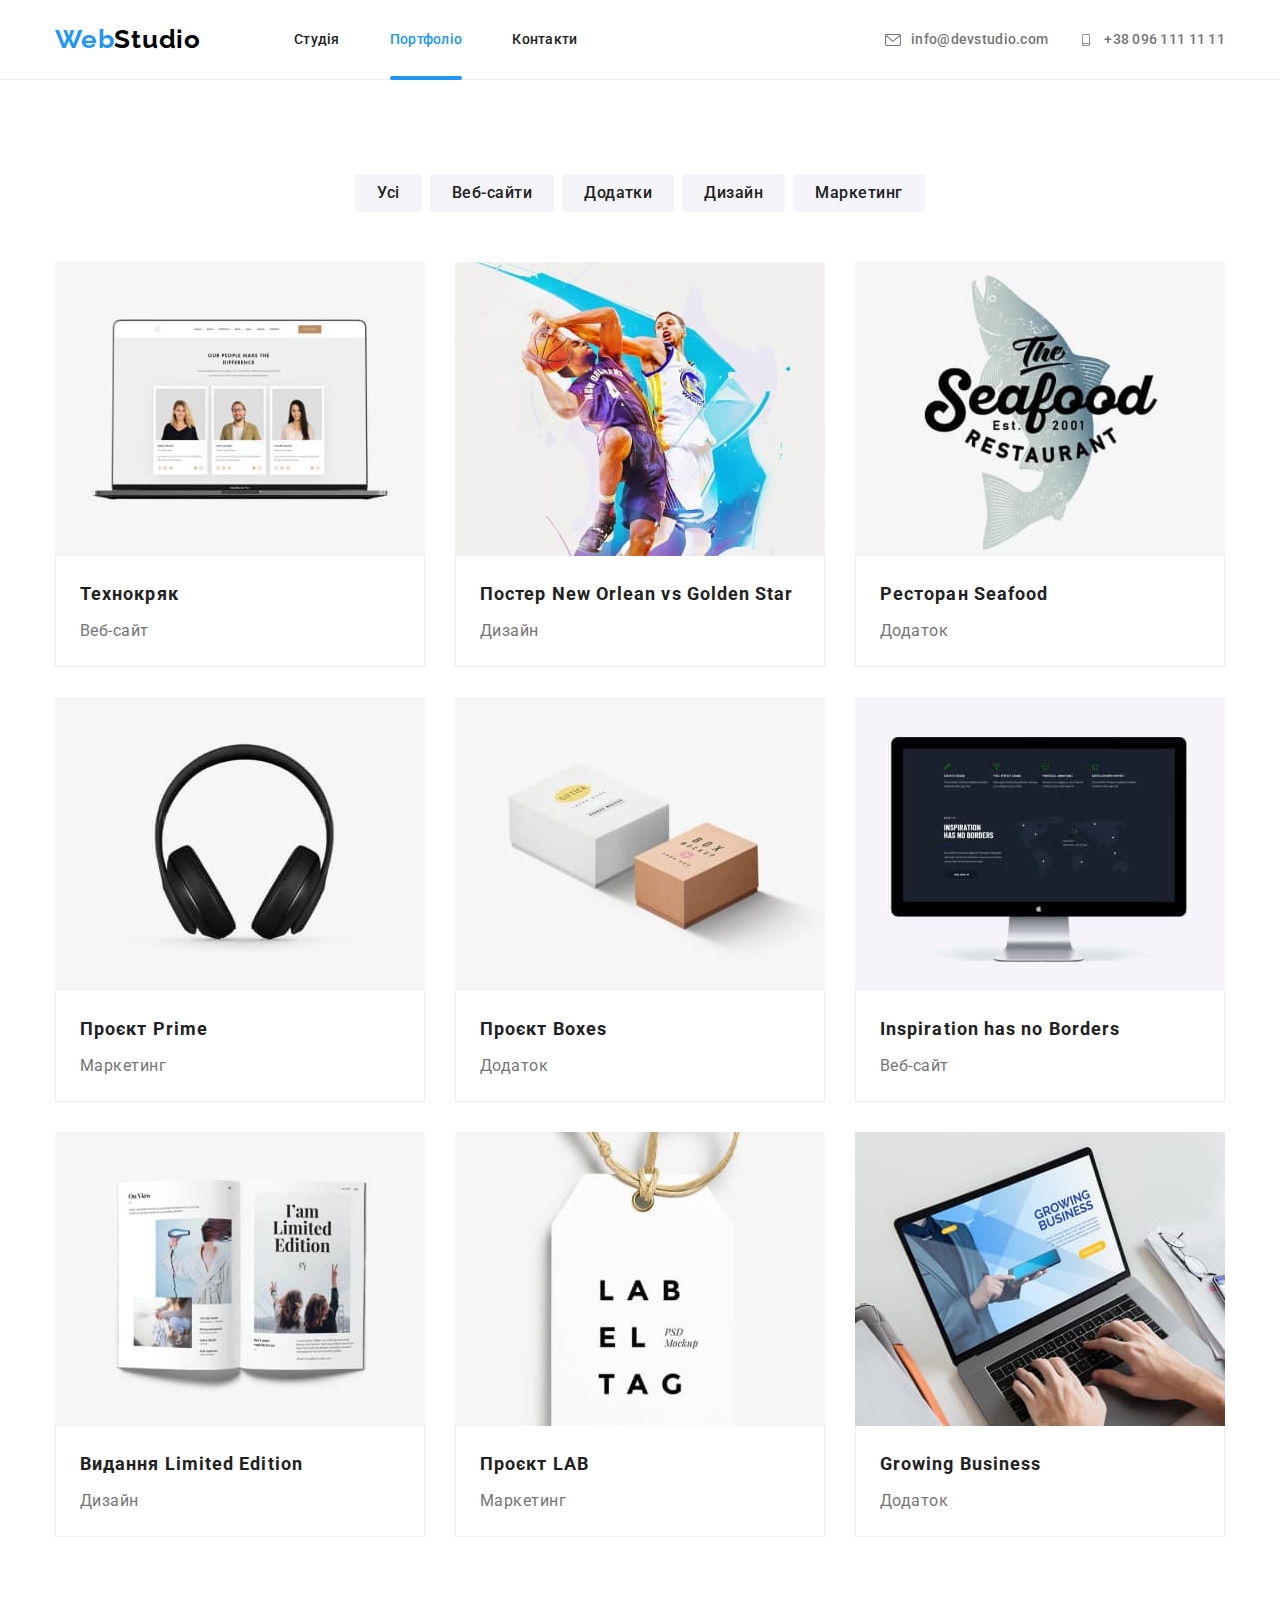
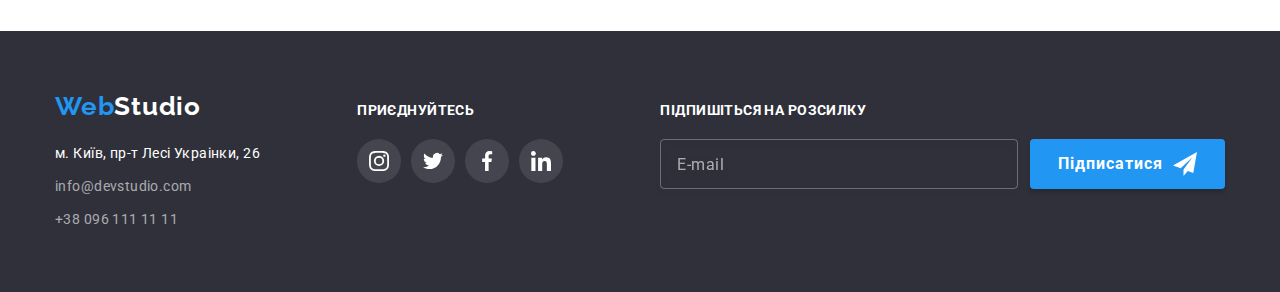
==== commit d56e5819: "виправлеє помилки" ====
--- a/portfolio.html
+++ b/portfolio.html
@@ -53,14 +53,14 @@
           <nav class="site-nav">
             <ul class="site-nav__list">
               <li class="site-nav__item">
-                <a
-                  href="./index.html"
-                  class="site-nav__link site-nav__link--current"
-                  >Студія</a
-                >
+                <a href="./index.html" class="site-nav__link">Студія</a>
               </li>
               <li class="site-nav__item">
-                <a href="./portfolio.html" class="site-nav__link">Портфоліо</a>
+                <a
+                  href="./portfolio.html"
+                  class="site-nav__link site-nav__link--current"
+                  >Портфоліо</a
+                >
               </li>
               <li class="site-nav__item">
                 <a href="" class="site-nav__link">Контакти</a>
@@ -743,10 +743,10 @@
     </footer>
 
     <script>
-      const { height: headerHeight } = document
-        .querySelector(".page-header")
-        .getBoundingClientRect();
-      document.body.style.paddingTop = `${headerHeight}px`;
+      // const { height: headerHeight } = document
+      //   .querySelector(".page-header")
+      //   .getBoundingClientRect();
+      // document.body.style.paddingTop = `${headerHeight}px`;
     </script>
   </body>
 </html>
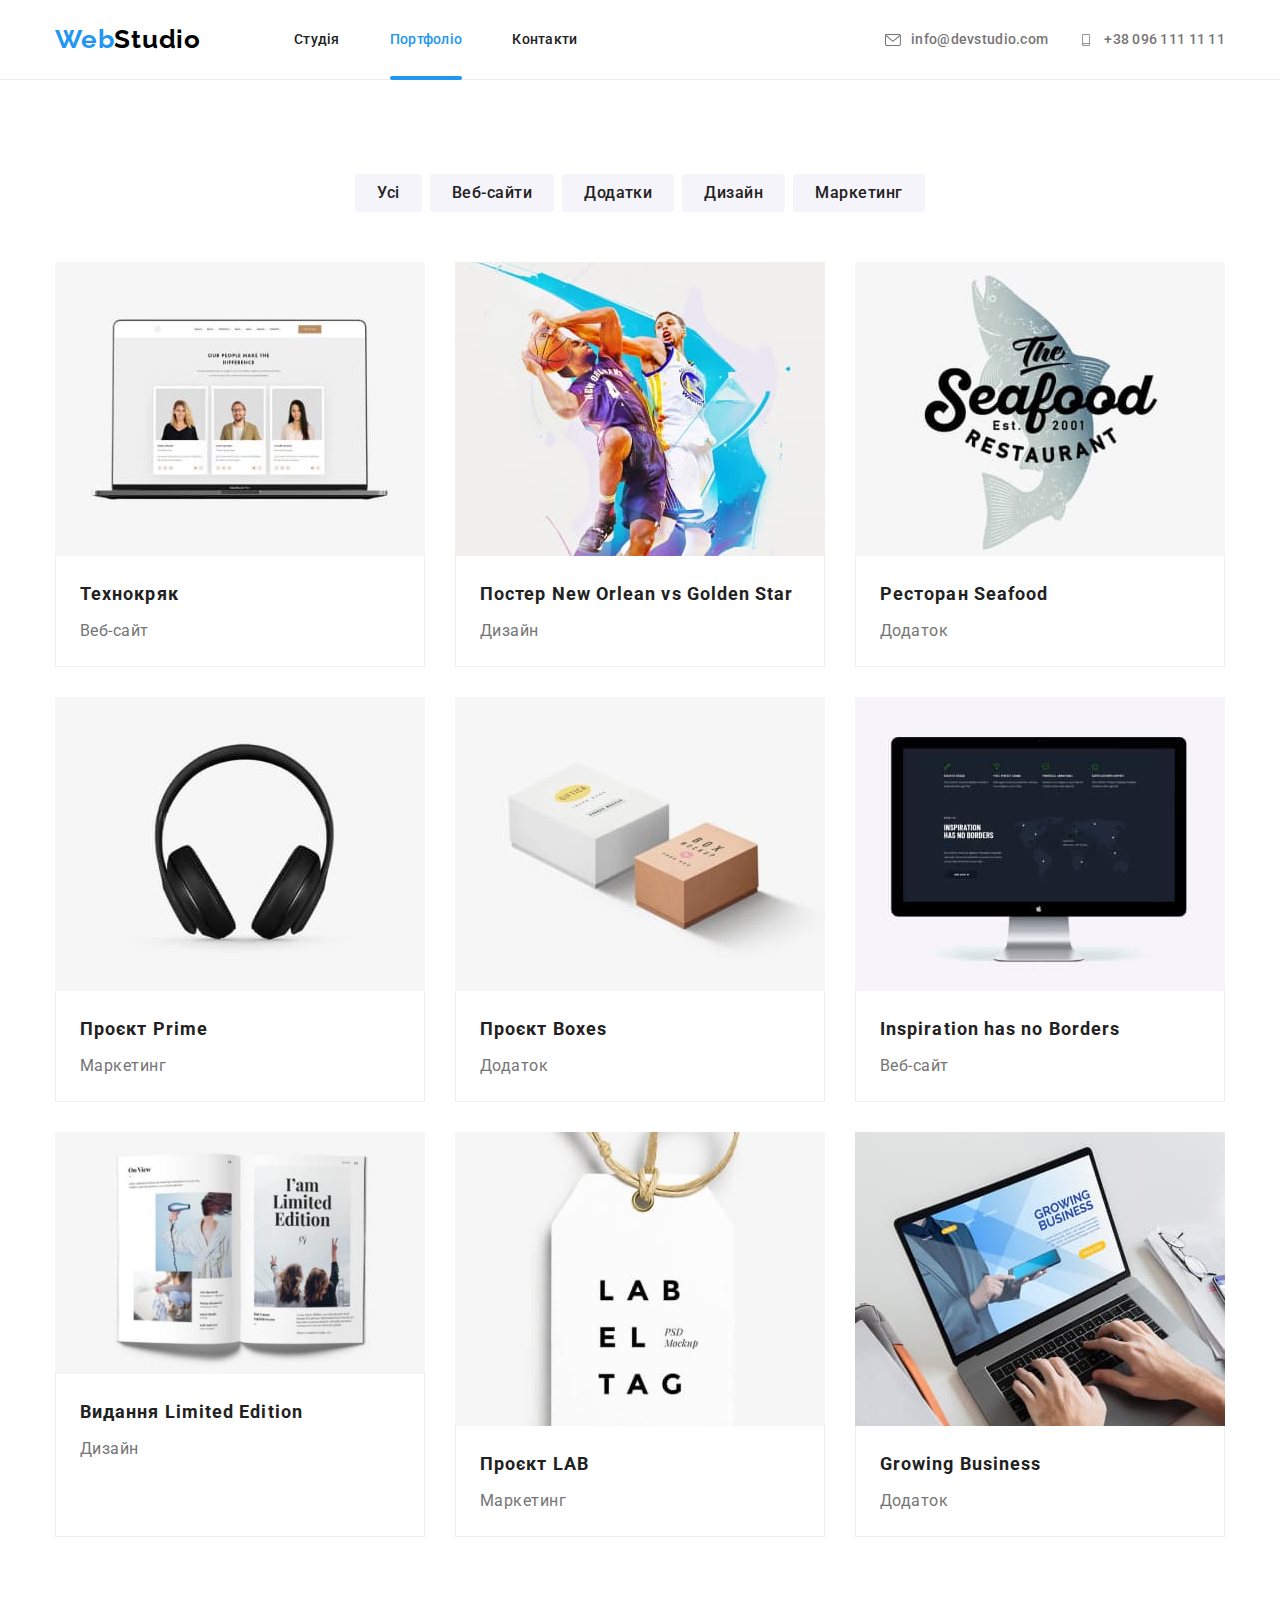
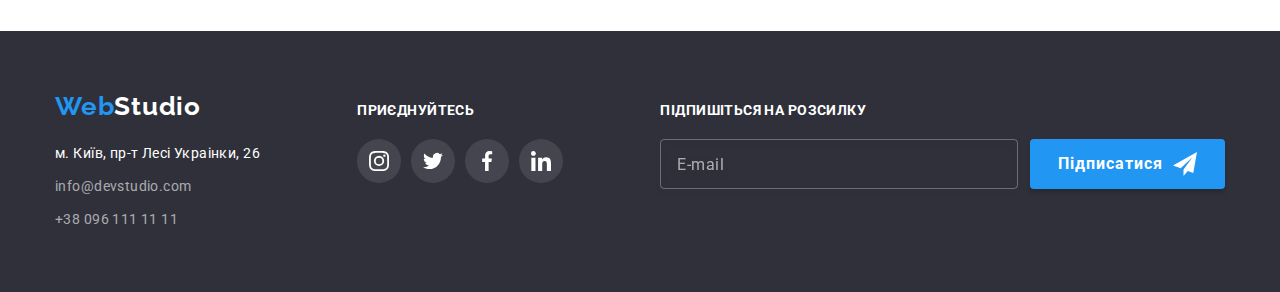
==== commit 5f570529: "fixing" ====
--- a/portfolio.html
+++ b/portfolio.html
@@ -161,26 +161,26 @@
                   <picture>
                     <source
                       srcset="
-                        ./images/mobile-image/mobile-project-1.jpg    1x,
-                        ./images/mobile-image/mobile-project-1@2x.jpg 2x
-                      "
-                      media="(max-width: 767px)"
-                      type="image/jpeg"
-                    />
-
-                    <source
-                      srcset="
-                        ./images/tablet-image/tablet-project-1.jpg    1x,
-                        ./images/tablet-image/tablet-project-1@2x.jpg 2x
-                      "
-                      media="(max-width: 1199px)"
-                      type="image/jpeg"
-                    />
-
-                    <source
-                      srcset="
-                        ./images/desktop-image/desktop-project-1.jpg    1x,
-                        ./images/desktop-image/desktop-project-1@2x.jpg 2x
+                        ../images/mobile-image/mobile-project-1.jpg    1x,
+                        ../images/mobile-image/mobile-project-1@2x.jpg 2x
+                      "
+                      media="(max-width: 767px)"
+                      type="image/jpeg"
+                    />
+
+                    <source
+                      srcset="
+                        ../images/tablet-image/tablet-project-1.jpg    1x,
+                        ../images/tablet-image/tablet-project-1@2x.jpg 2x
+                      "
+                      media="(max-width: 1199px)"
+                      type="image/jpeg"
+                    />
+
+                    <source
+                      srcset="
+                        ../images/desktop-image/desktop-project-1.jpg    1x,
+                        ../images/desktop-image/desktop-project-1@2x.jpg 2x
                       "
                       type="image/jpeg"
                     />
@@ -213,26 +213,26 @@
                   <picture>
                     <source
                       srcset="
-                        ./images/mobile-image/mobile-project-2.jpg    1x,
-                        ./images/mobile-image/mobile-project-2@2x.jpg 2x
-                      "
-                      media="(max-width: 767px)"
-                      type="image/jpeg"
-                    />
-
-                    <source
-                      srcset="
-                        ./images/tablet-image/tablet-project-2.jpg    1x,
-                        ./images/tablet-image/tablet-project-2@2x.jpg 2x
-                      "
-                      media="(max-width: 1199px)"
-                      type="image/jpeg"
-                    />
-
-                    <source
-                      srcset="
-                        ./images/desktop-image/desktop-project-2.jpg    1x,
-                        ./images/desktop-image/desktop-project-2@2x.jpg 2x
+                        ../images/mobile-image/mobile-project-2.jpg    1x,
+                        ../images/mobile-image/mobile-project-2@2x.jpg 2x
+                      "
+                      media="(max-width: 767px)"
+                      type="image/jpeg"
+                    />
+
+                    <source
+                      srcset="
+                        ../images/tablet-image/tablet-project-2.jpg    1x,
+                        ../images/tablet-image/tablet-project-2@2x.jpg 2x
+                      "
+                      media="(max-width: 1199px)"
+                      type="image/jpeg"
+                    />
+
+                    <source
+                      srcset="
+                        ../images/desktop-image/desktop-project-2.jpg    1x,
+                        ../images/desktop-image/desktop-project-2@2x.jpg 2x
                       "
                       type="image/jpeg"
                     />
@@ -267,26 +267,26 @@
                   <picture>
                     <source
                       srcset="
-                        ./images/mobile-image/mobile-project-3.jpg    1x,
-                        ./images/mobile-image/mobile-project-3@2x.jpg 2x
-                      "
-                      media="(max-width: 767px)"
-                      type="image/jpeg"
-                    />
-
-                    <source
-                      srcset="
-                        ./images/tablet-image/tablet-project-3.jpg    1x,
-                        ./images/tablet-image/tablet-project-3@2x.jpg 2x
-                      "
-                      media="(max-width: 1199px)"
-                      type="image/jpeg"
-                    />
-
-                    <source
-                      srcset="
-                        ./images/desktop-image/desktop-project-3.jpg    1x,
-                        ./images/desktop-image/desktop-project-3@2x.jpg 2x
+                        ../images/mobile-image/mobile-project-3.jpg    1x,
+                        ../images/mobile-image/mobile-project-3@2x.jpg 2x
+                      "
+                      media="(max-width: 767px)"
+                      type="image/jpeg"
+                    />
+
+                    <source
+                      srcset="
+                        ../images/tablet-image/tablet-project-3.jpg    1x,
+                        ../images/tablet-image/tablet-project-3@2x.jpg 2x
+                      "
+                      media="(max-width: 1199px)"
+                      type="image/jpeg"
+                    />
+
+                    <source
+                      srcset="
+                        ../images/desktop-image/desktop-project-3.jpg    1x,
+                        ../images/desktop-image/desktop-project-3@2x.jpg 2x
                       "
                       type="image/jpeg"
                     />
@@ -319,26 +319,26 @@
                   <picture>
                     <source
                       srcset="
-                        ./images/mobile-image/mobile-project-4.jpg    1x,
-                        ./images/mobile-image/mobile-project-4@2x.jpg 2x
-                      "
-                      media="(max-width: 767px)"
-                      type="image/jpeg"
-                    />
-
-                    <source
-                      srcset="
-                        ./images/tablet-image/tablet-project-4.jpg    1x,
-                        ./images/tablet-image/tablet-project-4@2x.jpg 2x
-                      "
-                      media="(max-width: 1199px)"
-                      type="image/jpeg"
-                    />
-
-                    <source
-                      srcset="
-                        ./images/desktop-image/desktop-project-4.jpg    1x,
-                        ./images/desktop-image/desktop-project-4@2x.jpg 2x
+                        ../images/mobile-image/mobile-project-4.jpg    1x,
+                        ../images/mobile-image/mobile-project-4@2x.jpg 2x
+                      "
+                      media="(max-width: 767px)"
+                      type="image/jpeg"
+                    />
+
+                    <source
+                      srcset="
+                        ../images/tablet-image/tablet-project-4.jpg    1x,
+                        ../images/tablet-image/tablet-project-4@2x.jpg 2x
+                      "
+                      media="(max-width: 1199px)"
+                      type="image/jpeg"
+                    />
+
+                    <source
+                      srcset="
+                        ../images/desktop-image/desktop-project-4.jpg    1x,
+                        ../images/desktop-image/desktop-project-4@2x.jpg 2x
                       "
                       type="image/jpeg"
                     />
@@ -371,26 +371,26 @@
                   <picture>
                     <source
                       srcset="
-                        ./images/mobile-image/mobile-project-5.jpg    1x,
-                        ./images/mobile-image/mobile-project-5@2x.jpg 2x
-                      "
-                      media="(max-width: 767px)"
-                      type="image/jpeg"
-                    />
-
-                    <source
-                      srcset="
-                        ./images/tablet-image/tablet-project-5.jpg    1x,
-                        ./images/tablet-image/tablet-project-5@2x.jpg 2x
-                      "
-                      media="(max-width: 1199px)"
-                      type="image/jpeg"
-                    />
-
-                    <source
-                      srcset="
-                        ./images/desktop-image/desktop-project-5.jpg    1x,
-                        ./images/desktop-image/desktop-project-5@2x.jpg 2x
+                        ../images/mobile-image/mobile-project-5.jpg    1x,
+                        ../images/mobile-image/mobile-project-5@2x.jpg 2x
+                      "
+                      media="(max-width: 767px)"
+                      type="image/jpeg"
+                    />
+
+                    <source
+                      srcset="
+                        ../images/tablet-image/tablet-project-5.jpg    1x,
+                        ../images/tablet-image/tablet-project-5@2x.jpg 2x
+                      "
+                      media="(max-width: 1199px)"
+                      type="image/jpeg"
+                    />
+
+                    <source
+                      srcset="
+                        ../images/desktop-image/desktop-project-5.jpg    1x,
+                        ../images/desktop-image/desktop-project-5@2x.jpg 2x
                       "
                       type="image/jpeg"
                     />
@@ -423,26 +423,27 @@
                   <picture>
                     <source
                       srcset="
-                        ./images/mobile-image/mobile-project-6.jpg    1x,
-                        ./images/mobile-image/mobile-project-6@2x.jpg 2x
-                      "
-                      media="(max-width: 767px)"
-                      type="image/jpeg"
-                    />
-
-                    <source
-                      srcset="
-                        ./images/tablet-image/tablet-project-6.jpg    1x,
-                        ./images/tablet-image/tablet-project-6@2x.jpg 2x
-                      "
-                      media="(max-width: 1199px)"
-                      type="image/jpeg"
-                    />
-
-                    <source
-                      srcset="
-                        ./images/desktop-image/desktop-project-6.jpg    1x,
-                        ./images/desktop-image/desktop-project-6@2x.jpg 2x
+                        ../images/mobile-image/mobile-project-6.jpg    1x,
+                        ../images/mobile-image/mobile-project-6@2x.jpg 2x
+                      "
+                      media="(max-width: 767px)"
+                      type="image/jpeg"
+                    />
+
+                    <source
+                      srcset="
+                        ../images/tablet-image/tablet-project-6.jpg    1x,
+                        ../images/tablet-image/tablet-project-6@2x.jpg 2x
+                      "
+                      media="(max-width: 1199px)"
+                      type="image/jpeg"
+                      .
+                    />
+
+                    <source
+                      srcset="
+                        ../images/desktop-image/desktop-project-6.jpg    1x,
+                        ../images/desktop-image/desktop-project-6@2x.jpg 2x
                       "
                       type="image/jpeg"
                     />
@@ -475,28 +476,28 @@
               <a class="projects-list__link" href="#">
                 <div class="project-thumb">
                   <picture>
-                    <source
-                      srcset="
-                        ./images/mobile-image/mobile-project-7.jpg    1x,
-                        ./images/mobile-image/mobile-project-7@2x.jpg 2x
-                      "
-                      media="(max-width: 767px)"
-                      type="image/jpeg"
-                    />
-
-                    <source
-                      srcset="
-                        ./images/tablet-image/tablet-project-7.jpg    1x,
-                        ./images/tablet-image/tablet-project-7@2x.jpg 2x
-                      "
-                      media="(max-width: 1199px)"
-                      type="image/jpeg"
-                    />
-
-                    <source
-                      srcset="
-                        ./images/desktop-image/desktop-project-7.jpg    1x,
-                        ./images/desktop-image/desktop-project-7@2x.jpg 2x
+                    <source.
+                      srcset="
+                        ../images/mobile-image/mobile-project-7.jpg    1x,
+                        ../images/mobile-image/mobile-project-7@2x.jpg 2x
+                      "
+                      media="(max-width: 767px)"
+                      type="image/jpeg"
+                    />
+
+                    <source
+                      srcset="
+                        ../images/tablet-image/tablet-project-7.jpg    1x,
+                        ../images/tablet-image/tablet-project-7@2x.jpg 2x
+                      "
+                      media="(max-width: 1199px)"
+                      type="image/jpeg"
+                    />
+
+                    <source
+                      srcset="
+                        ../images/desktop-image/desktop-project-7.jpg    1x,
+                        ../images/desktop-image/desktop-project-7@2x.jpg 2x
                       "
                       type="image/jpeg"
                     />
@@ -529,26 +530,26 @@
                   <picture>
                     <source
                       srcset="
-                        ./images/mobile-image/mobile-project-8.jpg    1x,
-                        ./images/mobile-image/mobile-project-8@2x.jpg 2x
-                      "
-                      media="(max-width: 767px)"
-                      type="image/jpeg"
-                    />
-
-                    <source
-                      srcset="
-                        ./images/tablet-image/tablet-project-8.jpg    1x,
-                        ./images/tablet-image/tablet-project-8@2x.jpg 2x
-                      "
-                      media="(max-width: 1199px)"
-                      type="image/jpeg"
-                    />
-
-                    <source
-                      srcset="
-                        ./images/desktop-image/desktop-project-8.jpg    1x,
-                        ./images/desktop-image/desktop-project-8@2x.jpg 2x
+                        ../images/mobile-image/mobile-project-8.jpg    1x,
+                        ../images/mobile-image/mobile-project-8@2x.jpg 2x
+                      "
+                      media="(max-width: 767px)"
+                      type="image/jpeg"
+                    />
+
+                    <source
+                      srcset="
+                        ../images/tablet-image/tablet-project-8.jpg    1x,
+                        ../images/tablet-image/tablet-project-8@2x.jpg 2x
+                      "
+                      media="(max-width: 1199px)"
+                      type="image/jpeg"
+                    />
+
+                    <source
+                      srcset="
+                        ../images/desktop-image/desktop-project-8.jpg    1x,
+                        ../images/desktop-image/desktop-project-8@2x.jpg 2x
                       "
                       type="image/jpeg"
                     />
@@ -581,26 +582,26 @@
                   <picture>
                     <source
                       srcset="
-                        ./images/mobile-image/mobile-project-9.jpg    1x,
-                        ./images/mobile-image/mobile-project-9@2x.jpg 2x
-                      "
-                      media="(max-width: 767px)"
-                      type="image/jpeg"
-                    />
-
-                    <source
-                      srcset="
-                        ./images/tablet-image/tablet-project-9.jpg    1x,
-                        ./images/tablet-image/tablet-project-9@2x.jpg 2x
-                      "
-                      media="(max-width: 1199px)"
-                      type="image/jpeg"
-                    />
-
-                    <source
-                      srcset="
-                        ./images/desktop-image/desktop-project-9.jpg    1x,
-                        ./images/desktop-image/desktop-project-9@2x.jpg 2x
+                        ../images/mobile-image/mobile-project-9.jpg    1x,
+                        ../images/mobile-image/mobile-project-9@2x.jpg 2x
+                      "
+                      media="(max-width: 767px)"
+                      type="image/jpeg"
+                    />
+
+                    <source
+                      srcset="
+                        ../images/tablet-image/tablet-project-9.jpg    1x,
+                        ../images/tablet-image/tablet-project-9@2x.jpg 2x
+                      "
+                      media="(max-width: 1199px)"
+                      type="image/jpeg"
+                    />
+
+                    <source
+                      srcset="
+                        ../images/desktop-image/desktop-project-9.jpg    1x,
+                        ../images/desktop-image/desktop-project-9@2x.jpg 2x
                       "
                       type="image/jpeg"
                     />
@@ -741,7 +742,7 @@
         </div>
       </div>
     </footer>
-
+    <script src="./js/menu.js"></script>
     <script>
       // const { height: headerHeight } = document
       //   .querySelector(".page-header")
--- a/css/main.min.css
+++ b/css/main.min.css
@@ -1 +1 @@
-.projects-list,.filter-list,.address-list,.icons-list,.clients-list,.worker-list,.work-list,.benefits-list,.contact-list,.site-nav__list,.social-networks-list{padding:0;margin:0;list-style:none}/*! modern-normalize v1.1.0 | MIT License | https://github.com/sindresorhus/modern-normalize */*,::before,::after{-webkit-box-sizing:border-box;box-sizing:border-box}html{line-height:1.15;-webkit-text-size-adjust:100%;-moz-tab-size:4;-o-tab-size:4;tab-size:4}body{margin:0;font-family:system-ui,-apple-system,"Segoe UI",Roboto,Helvetica,Arial,sans-serif,"Apple Color Emoji","Segoe UI Emoji"}hr{height:0;color:inherit}abbr[title]{-webkit-text-decoration:underline dotted;text-decoration:underline dotted}b,strong{font-weight:bolder}code,kbd,samp,pre{font-family:ui-monospace,SFMono-Regular,Consolas,"Liberation Mono",Menlo,monospace;font-size:1em}small{font-size:80%}sub,sup{font-size:75%;line-height:0;position:relative;vertical-align:baseline}sub{bottom:-0.25em}sup{top:-0.5em}table{text-indent:0;border-color:inherit}button,input,optgroup,select,textarea{font-family:inherit;font-size:100%;line-height:1.15;margin:0}button,select{text-transform:none}button,[type=button],[type=reset],[type=submit]{-webkit-appearance:button}::-moz-focus-inner{border-style:none;padding:0}:-moz-focusring{outline:1px dotted ButtonText}:-moz-ui-invalid{box-shadow:none}legend{padding:0}progress{vertical-align:baseline}::-webkit-inner-spin-button,::-webkit-outer-spin-button{height:auto}[type=search]{-webkit-appearance:textfield;outline-offset:-2px}::-webkit-search-decoration{-webkit-appearance:none}::-webkit-file-upload-button{-webkit-appearance:button;font:inherit}summary{display:list-item}body{padding-top:60px;font-family:"Roboto",sans-serif;font-size:14px;line-height:1.71;letter-spacing:.03em;color:#212121;background-color:#fff}@media screen and (min-width: 768px){body{padding-top:80px}}.container{padding-right:15px;padding-left:15px;margin-right:auto;margin-left:auto;max-width:480px}@media screen and (min-width: 768px){.container{max-width:768px}}@media screen and (min-width: 1200px){.container{max-width:1200px}}.section{padding-top:60px;padding-bottom:60px}.section--worker{background-color:#f5f4fa}@media screen and (max-width: 1199px){.section--hidden{display:none}}@media screen and (min-width: 1200px){.section{padding-top:94px;padding-bottom:94px}.section--no-top-padding{padding-top:0}}.section__title{margin-top:0;margin-bottom:30px;font-size:28px;line-height:1.17;letter-spacing:.03em;text-align:center}@media screen and (min-width: 1200px){.section__title{margin-bottom:50px;font-size:36px;line-height:1.17;letter-spacing:.03em}}.visually-hidden{position:absolute;white-space:nowrap;width:1px;height:1px;overflow:hidden;border:0;padding:0;clip:rect(0 0 0 0);-webkit-clip-path:inset(50%);clip-path:inset(50%);margin:-1px}.logo{font-family:"Raleway",sans-serif;font-weight:700;font-size:24px;line-height:1.17;letter-spacing:.03em;text-decoration:none}@media screen and (min-width: 1200px){.logo{font-size:26px;line-height:1.19;letter-spacing:.03em}}.page-header__logo{color:#000}@media screen and (min-width: 768px){.page-header__logo{margin-right:88px}}@media screen and (min-width: 1200px){.page-header__logo{margin-right:93px}}.logo__hightlight{color:#2196f3}.page-footer__logo{display:inline-block;margin-bottom:20px;color:#fff}.social-networks-list{display:none}@media screen and (max-width: 767px){.social-networks-list{display:-webkit-box;display:-ms-flexbox;display:flex;-ms-flex-wrap:wrap;flex-wrap:wrap}}@media screen and (max-width: 767px){.social-networks-list__item:not(:last-child){margin-right:9px;padding-right:10px;border-right:1px solid rgba(33,33,33,.2)}.social-networks-list__link{display:block;font-weight:500;font-size:10px;line-height:1.22;letter-spacing:.02em;text-decoration:none;color:#2196f3}}@media screen and (max-width: 767px)and (min-width: 380px){.social-networks-list__link{font-size:14px;letter-spacing:.02em}}@media screen and (max-width: 767px)and (min-width: 480px){.social-networks-list__link{font-size:18px;letter-spacing:.02em}}.site-nav{margin-bottom:auto}@media screen and (min-width: 768px){.site-nav{margin-bottom:0;margin-right:auto}}@media screen and (min-width: 768px){.site-nav__list{display:-webkit-box;display:-ms-flexbox;display:flex}}.site-nav__item:not(:last-child){margin-bottom:32px}@media screen and (min-width: 768px){.site-nav__item:not(:last-child){margin-bottom:0;margin-right:50px}}.site-nav__link{display:inline-block;font-weight:500;font-size:40px;line-height:1.18;letter-spacing:.02em;text-decoration:none;color:#212121}.site-nav__link--current{color:#2196f3}@media screen and (min-width: 768px){.site-nav__link--current::after{position:absolute;bottom:-1px;left:0;content:"";display:block;height:4px;width:100%;background-color:#2196f3;border-radius:2px}}.site-nav__link:hover,.site-nav__link:focus{color:#2196f3}@media screen and (min-width: 768px){.site-nav__link{position:relative;display:block;padding-top:32px;padding-bottom:31px;font-size:14px;line-height:1.14;letter-spacing:.02em}}.page-header{position:fixed;z-index:1;top:0;left:0;width:100%;min-height:60px;background-color:#fff;border-bottom:1px solid #ececec}@media screen and (min-width: 768px){.page-header{min-height:80px}}.page-header__container{display:-webkit-box;display:-ms-flexbox;display:flex;-webkit-box-align:center;-ms-flex-align:center;align-items:center}@media screen and (max-width: 767px){.page-header__container{-webkit-box-pack:justify;-ms-flex-pack:justify;justify-content:space-between;padding-top:10px;padding-bottom:9px}}.menu-container{display:-webkit-box;display:-ms-flexbox;display:flex;-webkit-box-flex:1;-ms-flex-positive:1;flex-grow:1}@media screen and (max-width: 767px){.menu-container{position:absolute;top:0;left:0;-webkit-box-orient:vertical;-webkit-box-direction:normal;-ms-flex-direction:column;flex-direction:column;padding:48px 40px;width:100vw;height:100vh;background-color:#fff;visibility:hidden;overflow-y:scroll;-webkit-transform:translateY(-100%);transform:translateY(-100%);-webkit-transition:-webkit-transform 250ms cubic-bezier(0.4, 0, 0.2, 1);transition:-webkit-transform 250ms cubic-bezier(0.4, 0, 0.2, 1);transition:transform 250ms cubic-bezier(0.4, 0, 0.2, 1);transition:transform 250ms cubic-bezier(0.4, 0, 0.2, 1), -webkit-transform 250ms cubic-bezier(0.4, 0, 0.2, 1)}.menu-container.is-open{visibility:visible;-webkit-transform:translateY(0);transform:translateY(0)}}.menu-btn{display:none}@media screen and (max-width: 767px){.menu-btn{display:-webkit-box;display:-ms-flexbox;display:flex;-webkit-box-pack:center;-ms-flex-pack:center;justify-content:center;-webkit-box-align:center;-ms-flex-align:center;align-items:center;padding:0;color:#212121;cursor:pointer;background-color:rgba(0,0,0,0);border:none;-webkit-transition:color 250ms cubic-bezier(0.4, 0, 0.2, 1);transition:color 250ms cubic-bezier(0.4, 0, 0.2, 1)}.menu-btn--close{position:absolute;top:10px;right:15px}.menu-btn:hover,.menu-btn:focus{color:#2196f3}.menu-btn__icon{fill:currentColor}}@media screen and (max-width: 767px){.contact-list{display:-webkit-inline-box;display:-ms-inline-flexbox;display:inline-flex;margin-bottom:64px;-webkit-box-orient:vertical;-webkit-box-direction:reverse;-ms-flex-direction:column-reverse;flex-direction:column-reverse}}@media screen and (min-width: 768px)and (max-width: 1199px){.contact-list{display:-webkit-box;display:-ms-flexbox;display:flex;-webkit-box-orient:vertical;-webkit-box-direction:normal;-ms-flex-direction:column;flex-direction:column;-webkit-box-pack:center;-ms-flex-pack:center;justify-content:center}}@media screen and (min-width: 1200px){.contact-list{display:-webkit-box;display:-ms-flexbox;display:flex}}@media screen and (max-width: 767px){.contact-list__item:not(:last-child){margin-top:32px}}@media screen and (min-width: 768px)and (max-width: 1199px){.contact-list__item:not(:last-child){margin-bottom:10px}}@media screen and (min-width: 1200px){.contact-list__item:not(:last-child){margin-right:30px}}.contact-list__link{display:inline-block;font-weight:500;font-size:24px;line-height:1.17;letter-spacing:.02em;text-decoration:none;color:#757575;-webkit-transition:color 250ms cubic-bezier(0.4, 0, 0.2, 1);transition:color 250ms cubic-bezier(0.4, 0, 0.2, 1)}.contact-list__link:hover,.contact-list__link:focus{color:#2196f3}@media screen and (max-width: 767px){.contact-list__link--highlight{color:#2196f3}}@media screen and (min-width: 480px)and (max-width: 767px){.contact-list__link--highlight{font-size:34px;line-height:1.18;letter-spacing:.02em}}@media screen and (min-width: 768px){.contact-list__link{display:-webkit-box;display:-ms-flexbox;display:flex;-webkit-box-align:center;-ms-flex-align:center;align-items:center;font-size:12px;letter-spacing:.02em}}@media screen and (min-width: 1200px){.contact-list__link{padding-top:32px;padding-bottom:31px;font-size:14px;line-height:1.14;letter-spacing:.02em}}.contact-list__icon{margin-right:8px;fill:currentColor}@media screen and (max-width: 767px){.contact-list__icon{display:none}}@media screen and (min-width: 1200px){.contact-list__icon{margin-right:10px}}.hero{margin:0 auto;padding-top:118px;padding-bottom:118px;max-width:480px;background-color:#c4c4c4;background-image:-webkit-gradient(linear, left top, left bottom, from(rgba(47, 48, 58, 0.4)), to(rgba(47, 48, 58, 0.4))),url("/images/mobile-image/mobile-hero.jpg");background-image:linear-gradient(rgba(47, 48, 58, 0.4), rgba(47, 48, 58, 0.4)),url("/images/mobile-image/mobile-hero.jpg");background-size:cover;background-position:center;background-repeat:no-repeat}@media(min-device-pixel-ratio: 2),(-webkit-min-device-pixel-ratio: 2),(min-resolution: 192dpi),(min-resolution: 2dppx){.hero{background-image:-webkit-gradient(linear, left top, left bottom, from(rgba(47, 48, 58, 0.4)), to(rgba(47, 48, 58, 0.4))),url("/images/mobile-image/mobile-hero@2x.jpg");background-image:linear-gradient(rgba(47, 48, 58, 0.4), rgba(47, 48, 58, 0.4)),url("/images/mobile-image/mobile-hero@2x.jpg")}}@media screen and (min-width: 481px){.hero{max-width:768px;background-image:-webkit-gradient(linear, left top, left bottom, from(rgba(47, 48, 58, 0.4)), to(rgba(47, 48, 58, 0.4))),url("/images/tablet-image/tablet-hero.jpg");background-image:linear-gradient(rgba(47, 48, 58, 0.4), rgba(47, 48, 58, 0.4)),url("/images/tablet-image/tablet-hero.jpg")}}@media screen and (min-width: 481px)and (min-device-pixel-ratio: 2),screen and (min-width: 481px)and (-webkit-min-device-pixel-ratio: 2),screen and (min-width: 481px)and (min-resolution: 192dpi),screen and (min-width: 481px)and (min-resolution: 2dppx){.hero{background-image:-webkit-gradient(linear, left top, left bottom, from(rgba(47, 48, 58, 0.4)), to(rgba(47, 48, 58, 0.4))),url("/images/tablet-image/tablet-hero@2x.jpg");background-image:linear-gradient(rgba(47, 48, 58, 0.4), rgba(47, 48, 58, 0.4)),url("/images/tablet-image/tablet-hero@2x.jpg")}}@media screen and (min-width: 769px){.hero{max-width:1600px;background-image:-webkit-gradient(linear, left top, left bottom, from(rgba(47, 48, 58, 0.4)), to(rgba(47, 48, 58, 0.4))),url("/images/desktop-image/desktop-hero.jpg");background-image:linear-gradient(rgba(47, 48, 58, 0.4), rgba(47, 48, 58, 0.4)),url("/images/desktop-image/desktop-hero.jpg")}}@media screen and (min-width: 769px)and (min-device-pixel-ratio: 2),screen and (min-width: 769px)and (-webkit-min-device-pixel-ratio: 2),screen and (min-width: 769px)and (min-resolution: 192dpi),screen and (min-width: 769px)and (min-resolution: 2dppx){.hero{background-image:-webkit-gradient(linear, left top, left bottom, from(rgba(47, 48, 58, 0.4)), to(rgba(47, 48, 58, 0.4))),url("/images/desktop-image/box-1@2x.jpg");background-image:linear-gradient(rgba(47, 48, 58, 0.4), rgba(47, 48, 58, 0.4)),url("/images/desktop-image/box-1@2x.jpg")}}@media screen and (min-width: 1200px){.hero{padding-top:200px;padding-bottom:200px}}.hero__title{margin-top:0;margin-bottom:30px;font-weight:900;font-size:26px;line-height:1.62;text-align:center;letter-spacing:.06em;text-transform:uppercase;color:#fff}@media screen and (min-width: 1200px){.hero__title{font-size:44px;line-height:1.36;letter-spacing:.06em}}.backdrop{position:fixed;z-index:2;top:0;left:0;width:100%;height:100%;background-color:rgba(0,0,0,.2);visibility:visible;opacity:1;-webkit-transition:opacity 250ms cubic-bezier(0.4, 0, 0.2, 1);transition:opacity 250ms cubic-bezier(0.4, 0, 0.2, 1);overflow-y:scroll}.backdrop--is-hidden{visibility:hidden;opacity:0;pointer-events:none}.modal{position:absolute;top:93px;left:50%;padding:40px;max-width:450px;width:100%;background-color:#fff;-webkit-box-shadow:0px 1px 3px rgba(0,0,0,.12),0px 1px 1px rgba(0,0,0,.14),0px 2px 1px rgba(0,0,0,.2);box-shadow:0px 1px 3px rgba(0,0,0,.12),0px 1px 1px rgba(0,0,0,.14),0px 2px 1px rgba(0,0,0,.2);border-radius:4px;-webkit-transform:translateX(-50%) scale(1);transform:translateX(-50%) scale(1);-webkit-transition:-webkit-transform 250ms cubic-bezier(0.4, 0, 0.2, 1);transition:-webkit-transform 250ms cubic-bezier(0.4, 0, 0.2, 1);transition:transform 250ms cubic-bezier(0.4, 0, 0.2, 1);transition:transform 250ms cubic-bezier(0.4, 0, 0.2, 1), -webkit-transform 250ms cubic-bezier(0.4, 0, 0.2, 1)}.backdrop--is-hidden .modal{-webkit-transform:translateX(-50%) scale(0.9);transform:translateX(-50%) scale(0.9)}@media screen and (min-width: 768px)and (min-height: 1024px){.backdrop--is-hidden .modal{-webkit-transform:translate(-50%, -50%) scale(0.9);transform:translate(-50%, -50%) scale(0.9)}}@media screen and (min-width: 1200px){.backdrop--is-hidden .modal{-webkit-transform:translate(-50%, -50%) scale(0.9);transform:translate(-50%, -50%) scale(0.9)}}@media screen and (min-width: 768px)and (min-height: 1024px){.modal{top:50%;-webkit-transform:translate(-50%, -50%) scale(1);transform:translate(-50%, -50%) scale(1)}}@media screen and (min-width: 1200px){.modal{top:50%;max-width:528px;-webkit-transform:translate(-50%, -50%) scale(1);transform:translate(-50%, -50%) scale(1)}}.modal__close-btn{position:absolute;top:8px;right:8px;display:-webkit-box;display:-ms-flexbox;display:flex;-webkit-box-align:center;-ms-flex-align:center;align-items:center;-webkit-box-pack:center;-ms-flex-pack:center;justify-content:center;padding:6px;width:30px;height:30px;color:#000;cursor:pointer;background-color:#fff;border:1px solid rgba(0,0,0,.1);border-radius:50%;-webkit-transition:color 250ms cubic-bezier(0.4, 0, 0.2, 1);transition:color 250ms cubic-bezier(0.4, 0, 0.2, 1)}.modal__close-btn:hover,.modal__close-btn:focus{color:#2196f3}.close-btn__icon{fill:currentColor}@media screen and (min-width: 768px){.modal-form{width:370px}}@media screen and (min-width: 1200px){.modal-form{width:448px}}.modal-form__title{display:block;margin-top:0;margin-bottom:12px;font-size:20px;line-height:1.5;text-align:center;letter-spacing:.03em}@media screen and (min-width: 1200px){.modal-form__title{font-size:20px;line-height:1.15;letter-spacing:.03em}}.modal-form__field{position:relative;margin-bottom:10px}.modal-form__label{display:block;margin-bottom:4px;font-size:12px;line-height:1.17;letter-spacing:.01em;color:#757575}.modal-form__input{padding:11px 12px 11px 42px;height:40px}.modal-form__comment::-webkit-input-placeholder{font-size:14px;line-height:1.14;letter-spacing:.01em}.modal-form__comment::-moz-placeholder{font-size:14px;line-height:1.14;letter-spacing:.01em}.modal-form__comment:-ms-input-placeholder{font-size:14px;line-height:1.14;letter-spacing:.01em}.modal-form__comment::-ms-input-placeholder{font-size:14px;line-height:1.14;letter-spacing:.01em}.modal-form__input,.modal-form__comment,.modal-form__comment::placeholder{font-size:14px;line-height:1.14;letter-spacing:.01em}@media screen and (min-width: 1200px){.modal-form__comment::-webkit-input-placeholder{font-size:12px;line-height:1.17;letter-spacing:.01em}.modal-form__comment::-moz-placeholder{font-size:12px;line-height:1.17;letter-spacing:.01em}.modal-form__comment:-ms-input-placeholder{font-size:12px;line-height:1.17;letter-spacing:.01em}.modal-form__comment::-ms-input-placeholder{font-size:12px;line-height:1.17;letter-spacing:.01em}.modal-form__input,.modal-form__comment,.modal-form__comment::placeholder{font-size:12px;line-height:1.17;letter-spacing:.01em}}.modal-form__input,.modal-form__comment{width:100%;color:rgba(117,117,117,.5);border:1px solid rgba(33,33,33,.2);border-radius:4px;-webkit-transition:border-color 250ms cubic-bezier(0.4, 0, 0.2, 1);transition:border-color 250ms cubic-bezier(0.4, 0, 0.2, 1);outline:none}.modal-form__input:focus,.modal-form__comment:focus{border-color:#2196f3}.modal-form__icon{position:absolute;bottom:11px;left:12px;fill:#000;pointer-events:none;-webkit-transition:fill 250ms cubic-bezier(0.4, 0, 0.2, 1);transition:fill 250ms cubic-bezier(0.4, 0, 0.2, 1)}.modal-form__input:focus+.modal-form__icon{fill:#2196f3}.modal-form__comment{padding:12px 16px;height:120px;margin-bottom:20px;resize:none}.modal-form__comment::-webkit-input-placeholder{color:rgba(117,117,117,.5)}.modal-form__comment::-moz-placeholder{color:rgba(117,117,117,.5)}.modal-form__comment:-ms-input-placeholder{color:rgba(117,117,117,.5)}.modal-form__comment::-ms-input-placeholder{color:rgba(117,117,117,.5)}.modal-form__comment::placeholder{color:rgba(117,117,117,.5)}.modal-form__label-policy{display:-webkit-box;display:-ms-flexbox;display:flex;-webkit-box-pack:center;-ms-flex-pack:center;justify-content:center;-webkit-box-align:center;-ms-flex-align:center;align-items:center;margin-bottom:30px}.modal-form__checkbox{-webkit-appearance:none;-moz-appearance:none;appearance:none;position:absolute}.modal-form__icon-check{margin-right:8px;cursor:pointer;border:2px solid #212121;border-radius:3px;-webkit-transition:background-color 250ms cubic-bezier(0.4, 0, 0.2, 1),border-color 250ms cubic-bezier(0.4, 0, 0.2, 1);transition:background-color 250ms cubic-bezier(0.4, 0, 0.2, 1),border-color 250ms cubic-bezier(0.4, 0, 0.2, 1)}.modal-form__checkbox:checked+.modal-form__icon-check,.modal-form__checkbox:checked:focus+.modal-form__icon-check{background-color:#2196f3;border:none}.modal-form__checkbox:focus+.modal-form__icon-check{border-color:#2196f3}.modal-form__policy{font-size:12px;line-height:1.17;letter-spacing:.03em;color:#757575;-webkit-user-select:none;-moz-user-select:none;-ms-user-select:none;user-select:none}@media screen and (min-width: 1200px){.modal-form__policy{font-size:14px;line-height:1.71;letter-spacing:.03em}}.modal-form__policy-link{color:#2196f3}.benefits-list{display:-webkit-box;display:-ms-flexbox;display:flex;-ms-flex-wrap:wrap;flex-wrap:wrap;margin:-15px;-webkit-box-pack:center;-ms-flex-pack:center;justify-content:center}.benefits-list__item{margin:15px}@media screen and (min-width: 768px){.benefits-list__item{width:calc((100% - 120px)/2)}}@media screen and (min-width: 1200px){.benefits-list__item{width:calc((100% - 120px)/4)}}.benefits-list__icon{display:-webkit-box;display:-ms-flexbox;display:flex;-webkit-box-pack:center;-ms-flex-pack:center;justify-content:center;-webkit-box-align:center;-ms-flex-align:center;align-items:center;margin-bottom:30px;height:120px;width:100%;background-color:#f5f4fa;border-radius:4px}.benefits-list__title{margin-top:0;margin-bottom:10px;font-size:14px;line-height:1.14;letter-spacing:.03em;text-transform:uppercase}@media screen and (max-width: 767px){.benefits-list__title{text-align:center}}.benefits-list__description{margin-top:0;margin-bottom:0;color:#757575}.work-list{display:-webkit-box;display:-ms-flexbox;display:flex;-webkit-box-pack:justify;-ms-flex-pack:justify;justify-content:space-between}.work-list__item{position:relative}.work-list__image{display:block}.work-list__title{position:absolute;bottom:0;left:0;margin-top:0;margin-bottom:0;padding:27px 0;width:100%;font-size:14px;line-height:1.14;text-align:center;letter-spacing:.03em;text-transform:uppercase;color:#fff;background-color:rgba(47,48,58,.8)}.worker-list{display:-webkit-box;display:-ms-flexbox;display:flex;-ms-flex-wrap:wrap;flex-wrap:wrap;margin:-15px}.worker-list__item{margin:15px;background-color:#fff;border-radius:0px 0px 4px 4px;-webkit-box-shadow:0px 1px 3px rgba(0,0,0,.12),0px 1px 1px rgba(0,0,0,.14),0px 2px 1px rgba(0,0,0,.2);box-shadow:0px 1px 3px rgba(0,0,0,.12),0px 1px 1px rgba(0,0,0,.14),0px 2px 1px rgba(0,0,0,.2)}.team-list__image{display:block;width:100%;height:auto}.team-list__description{padding-top:30px;padding-bottom:24px}@media screen and (min-width: 1200px){.team-list__description{padding-bottom:30px}}.team-list__name,.team-list__profession{font-size:16px;line-height:1.19;letter-spacing:.03em;text-align:center}.team-list__name{margin-top:0;margin-bottom:10px;font-weight:500}.team-list__profession{margin-top:0;margin-bottom:16px;color:#757575}.clients-list{display:-webkit-box;display:-ms-flexbox;display:flex;-ms-flex-wrap:wrap;flex-wrap:wrap;margin:-15px}.clients-list__item{margin:15px}@media screen and (max-width: 767px){.clients-list__item{width:calc((100% - 60px)/2)}}.clients-list__link{display:-webkit-box;display:-ms-flexbox;display:flex;-webkit-box-align:center;-ms-flex-align:center;align-items:center;-webkit-box-pack:center;-ms-flex-pack:center;justify-content:center;height:92px;color:#afb1b8;border:1px solid #afb1b8;border-radius:4px;-webkit-transition:color 250ms cubic-bezier(0.4, 0, 0.2, 1),border-color 250ms cubic-bezier(0.4, 0, 0.2, 1);transition:color 250ms cubic-bezier(0.4, 0, 0.2, 1),border-color 250ms cubic-bezier(0.4, 0, 0.2, 1)}.clients-list__link:hover,.clients-list__link:focus{color:#2196f3;border-color:#2196f3}@media screen and (min-width: 768px){.clients-list__link{width:226px}}@media screen and (min-width: 1200px){.clients-list__link{width:170px}}.clients-list__icon{fill:currentColor}.btn{font-weight:700;font-size:16px;line-height:1.88;letter-spacing:.06em;color:#fff;cursor:pointer;background-color:#2196f3;border:none;border-radius:4px;-webkit-box-shadow:0px 4px 4px rgba(0,0,0,.15);box-shadow:0px 4px 4px rgba(0,0,0,.15);-webkit-transition:background-color 250ms cubic-bezier(0.4, 0, 0.2, 1);transition:background-color 250ms cubic-bezier(0.4, 0, 0.2, 1)}.btn:hover,.btn:focus{background-color:#188ce8}.hero__button{display:block;margin:0 auto;padding:10px 24px}@media screen and (min-width: 1200px){.hero__button{padding:10px 32px}}.footer-form__btn{display:-webkit-box;display:-ms-flexbox;display:flex;-webkit-box-align:center;-ms-flex-align:center;align-items:center;margin-left:auto;margin-right:auto;padding-top:10px;padding-bottom:10px;padding-right:28px;padding-left:31px}@media screen and (min-width: 1200px){.footer-form__btn{margin-left:12px;margin-right:0;padding-left:28px}}.btn__icon{margin-left:12px}@media screen and (min-width: 1200px){.btn__icon{margin-left:10px}}.modal-form__btn{display:block;margin:0 auto;padding:10px 52px}.icons-list{display:-webkit-box;display:-ms-flexbox;display:flex;-webkit-box-pack:center;-ms-flex-pack:center;justify-content:center}.icons-list__item:not(:last-child){margin-right:10px}.icons-list__link{display:-webkit-box;display:-ms-flexbox;display:flex;-webkit-box-align:center;-ms-flex-align:center;align-items:center;-webkit-box-pack:center;-ms-flex-pack:center;justify-content:center;width:44px;height:44px;border-radius:50%}.icons-list__link--primary{color:#afb1b8;-webkit-transition:color 250ms cubic-bezier(0.4, 0, 0.2, 1),background-color 250ms cubic-bezier(0.4, 0, 0.2, 1);transition:color 250ms cubic-bezier(0.4, 0, 0.2, 1),background-color 250ms cubic-bezier(0.4, 0, 0.2, 1)}.icons-list__link--primary:hover,.icons-list__link--primary:focus{color:#fff;background-color:#2196f3}.icons-list__link--secondary{color:#fff;background-color:rgba(255,255,255,.1);-webkit-transition:background-color 250ms cubic-bezier(0.4, 0, 0.2, 1);transition:background-color 250ms cubic-bezier(0.4, 0, 0.2, 1)}.icons-list__link--secondary:hover,.icons-list__link--secondary:focus{background-color:#2196f3}.icons-list__icon{fill:currentColor}.page-footer{background-color:#2f303a}.page-footer__container{display:-webkit-box;display:-ms-flexbox;display:flex;-ms-flex-wrap:wrap;flex-wrap:wrap;-webkit-box-orient:vertical;-webkit-box-direction:normal;-ms-flex-direction:column;flex-direction:column;padding-top:60px;padding-bottom:60px}@media screen and (min-width: 768px){.page-footer__container{-webkit-box-orient:horizontal;-webkit-box-direction:normal;-ms-flex-direction:row;flex-direction:row;-ms-flex-pack:distribute;justify-content:space-around;-webkit-box-align:baseline;-ms-flex-align:baseline;align-items:baseline}}@media screen and (min-width: 1200px){.page-footer__container{-webkit-box-pack:justify;-ms-flex-pack:justify;justify-content:space-between}}@media screen and (max-width: 1199px){.page-footer__address{display:-webkit-box;display:-ms-flexbox;display:flex;-webkit-box-orient:vertical;-webkit-box-direction:normal;-ms-flex-direction:column;flex-direction:column;-webkit-box-align:center;-ms-flex-align:center;align-items:center;margin-bottom:60px}}@media screen and (max-width: 1199px){.address-list{display:-webkit-box;display:-ms-flexbox;display:flex;-webkit-box-orient:vertical;-webkit-box-direction:normal;-ms-flex-direction:column;flex-direction:column;-webkit-box-align:center;-ms-flex-align:center;align-items:center}}.address-list__item:not(:last-child){margin-bottom:8px}@media screen and (min-width: 1200px){.address-list__item:not(:last-child){margin-bottom:9px}}.address-list__link,.address-list__contact{display:inline-block;font-style:normal;text-decoration:none}.address-list__link{color:#fff}.address-list__contact{color:rgba(255,255,255,.6);-webkit-transition:color 250ms cubic-bezier(0.4, 0, 0.2, 1);transition:color 250ms cubic-bezier(0.4, 0, 0.2, 1)}.address-list__contact:hover,.address-list__contact:focus{color:#2196f3}@media screen and (max-width: 1199px){.page-footer__social{margin-bottom:60px}}.social__title{margin-top:0;margin-bottom:20px;font-weight:700;font-size:14px;line-height:1.14;letter-spacing:.03em;text-transform:uppercase;color:#fff}@media screen and (max-width: 1199px){.social__title{text-align:center}}@media screen and (min-width: 1200px){.footer-form{display:-webkit-box;display:-ms-flexbox;display:flex;-webkit-box-align:center;-ms-flex-align:center;align-items:center}}.footer-form__input{margin-bottom:20px;padding:15px 16px;width:100%;height:50px;font-size:16px;line-height:1.25;letter-spacing:.03em;color:rgba(255,255,255,.6);background-color:rgba(0,0,0,0);border:1px solid rgba(255,255,255,.3);-webkit-filter:drop-shadow(0px 4px 4px rgba(0, 0, 0, 0.15));filter:drop-shadow(0px 4px 4px rgba(0, 0, 0, 0.15));border-radius:4px}.footer-form__input::-webkit-input-placeholder{font-size:16px;line-height:1.25;letter-spacing:.03em;color:rgba(255,255,255,.6)}.footer-form__input::-moz-placeholder{font-size:16px;line-height:1.25;letter-spacing:.03em;color:rgba(255,255,255,.6)}.footer-form__input:-ms-input-placeholder{font-size:16px;line-height:1.25;letter-spacing:.03em;color:rgba(255,255,255,.6)}.footer-form__input::-ms-input-placeholder{font-size:16px;line-height:1.25;letter-spacing:.03em;color:rgba(255,255,255,.6)}.footer-form__input::placeholder{font-size:16px;line-height:1.25;letter-spacing:.03em;color:rgba(255,255,255,.6)}@media screen and (min-width: 768px){.footer-form__input{width:450px}}@media screen and (min-width: 1200px){.footer-form__input{margin-bottom:0;width:358px}}.filter-list{display:-webkit-box;display:-ms-flexbox;display:flex;margin-bottom:25px}@media screen and (max-width: 767px){.filter-list{-ms-flex-wrap:wrap;flex-wrap:wrap;-webkit-box-pack:center;-ms-flex-pack:center;justify-content:center}}@media screen and (min-width: 768px){.filter-list{-webkit-box-pack:center;-ms-flex-pack:center;justify-content:center;margin-bottom:30px}}@media screen and (min-width: 1200px){.filter-list{margin-bottom:50px}}.filter-list__item:not(:last-child){margin-right:8px}.filter-list__item:not(:last-child){margin-right:8px}.filter-list__button{padding:6px 22px;font-weight:500;font-size:16px;line-height:1.63;letter-spacing:.03em;color:#212121;cursor:pointer;background-color:#f5f4fa;border:none;border-radius:4px;-webkit-transition:color 250ms cubic-bezier(0.4, 0, 0.2, 1),background-color 250ms cubic-bezier(0.4, 0, 0.2, 1),-webkit-box-shadow 250ms cubic-bezier(0.4, 0, 0.2, 1);transition:color 250ms cubic-bezier(0.4, 0, 0.2, 1),background-color 250ms cubic-bezier(0.4, 0, 0.2, 1),-webkit-box-shadow 250ms cubic-bezier(0.4, 0, 0.2, 1);transition:color 250ms cubic-bezier(0.4, 0, 0.2, 1),background-color 250ms cubic-bezier(0.4, 0, 0.2, 1),box-shadow 250ms cubic-bezier(0.4, 0, 0.2, 1);transition:color 250ms cubic-bezier(0.4, 0, 0.2, 1),background-color 250ms cubic-bezier(0.4, 0, 0.2, 1),box-shadow 250ms cubic-bezier(0.4, 0, 0.2, 1),-webkit-box-shadow 250ms cubic-bezier(0.4, 0, 0.2, 1)}.filter-list__button:hover,.filter-list__button:focus{color:#fff;background-color:#2196f3;-webkit-box-shadow:0px 3px 1px rgba(0,0,0,.1),0px 1px 2px rgba(0,0,0,.08),0px 2px 2px rgba(0,0,0,.12);box-shadow:0px 3px 1px rgba(0,0,0,.1),0px 1px 2px rgba(0,0,0,.08),0px 2px 2px rgba(0,0,0,.12)}@media screen and (max-width: 767px){.filter-list__button{margin-bottom:15px}}.projects-list{display:-webkit-box;display:-ms-flexbox;display:flex;-ms-flex-wrap:wrap;flex-wrap:wrap;margin:-15px}.projects-list__item{margin:15px}@media screen and (min-width: 768px){.projects-list__item{width:354px}}@media screen and (min-width: 1200px){.projects-list__item{width:370px}}.projects-list__link{display:-webkit-box;display:-ms-flexbox;display:flex;-webkit-box-orient:vertical;-webkit-box-direction:normal;-ms-flex-direction:column;flex-direction:column;height:100%;text-decoration:none;-webkit-transition:-webkit-box-shadow 250ms cubic-bezier(0.4, 0, 0.2, 1);transition:-webkit-box-shadow 250ms cubic-bezier(0.4, 0, 0.2, 1);transition:box-shadow 250ms cubic-bezier(0.4, 0, 0.2, 1);transition:box-shadow 250ms cubic-bezier(0.4, 0, 0.2, 1), -webkit-box-shadow 250ms cubic-bezier(0.4, 0, 0.2, 1)}.projects-list__link:hover,.projects-list__link:focus{-webkit-box-shadow:0px 1px 1px rgba(0,0,0,.12),0px 4px 4px rgba(0,0,0,.06),1px 4px 6px rgba(0,0,0,.16);box-shadow:0px 1px 1px rgba(0,0,0,.12),0px 4px 4px rgba(0,0,0,.06),1px 4px 6px rgba(0,0,0,.16)}.project-thumb{position:relative;overflow:hidden}.project-thumb__icon{display:block;width:100%;height:auto}.project-overlay{position:absolute;top:0;left:0;display:-webkit-box;display:-ms-flexbox;display:flex;-webkit-box-align:center;-ms-flex-align:center;align-items:center;padding-left:24px;padding-right:24px;height:100%;width:100%;background-color:rgba(33,150,243,.9);-webkit-transform:translateY(101%);transform:translateY(101%);-webkit-transition:-webkit-transform 250ms cubic-bezier(0.4, 0, 0.2, 1);transition:-webkit-transform 250ms cubic-bezier(0.4, 0, 0.2, 1);transition:transform 250ms cubic-bezier(0.4, 0, 0.2, 1);transition:transform 250ms cubic-bezier(0.4, 0, 0.2, 1), -webkit-transform 250ms cubic-bezier(0.4, 0, 0.2, 1)}.projects-list__link:hover .project-overlay,.projects-list__link:focus .project-overlay{-webkit-transform:translateY(0);transform:translateY(0)}.project-overlay__descr{font-size:18px;line-height:1.56;letter-spacing:.03em;color:#fff}@media screen and (max-width: 380px){.project-overlay__descr{font-size:16px;letter-spacing:.03em}}@media screen and (min-width: 768px){.project-overlay__descr{width:354px}}.projects-list__box{-webkit-box-flex:1;-ms-flex-positive:1;flex-grow:1;padding:20px 24px;border-right:1px solid #eee;border-bottom:1px solid #eee;border-left:1px solid #eee}.projects-list__title{margin-top:0;margin-bottom:4px;font-size:18px;line-height:2;letter-spacing:.06em;color:#212121}.projects-list__descr{margin-top:0;margin-bottom:0;font-size:16px;line-height:1.88;letter-spacing:.03em;color:#757575}/*# sourceMappingURL=main.min.css.map */+.projects-list,.filter-list,.address-list,.icons-list,.clients-list,.worker-list,.work-list,.benefits-list,.contact-list,.site-nav__list,.social-networks-list{padding:0;margin:0;list-style:none}/*! modern-normalize v1.1.0 | MIT License | https://github.com/sindresorhus/modern-normalize */*,::before,::after{-webkit-box-sizing:border-box;box-sizing:border-box}html{line-height:1.15;-webkit-text-size-adjust:100%;-moz-tab-size:4;-o-tab-size:4;tab-size:4}body{margin:0;font-family:system-ui,-apple-system,"Segoe UI",Roboto,Helvetica,Arial,sans-serif,"Apple Color Emoji","Segoe UI Emoji"}hr{height:0;color:inherit}abbr[title]{-webkit-text-decoration:underline dotted;text-decoration:underline dotted}b,strong{font-weight:bolder}code,kbd,samp,pre{font-family:ui-monospace,SFMono-Regular,Consolas,"Liberation Mono",Menlo,monospace;font-size:1em}small{font-size:80%}sub,sup{font-size:75%;line-height:0;position:relative;vertical-align:baseline}sub{bottom:-0.25em}sup{top:-0.5em}table{text-indent:0;border-color:inherit}button,input,optgroup,select,textarea{font-family:inherit;font-size:100%;line-height:1.15;margin:0}button,select{text-transform:none}button,[type=button],[type=reset],[type=submit]{-webkit-appearance:button}::-moz-focus-inner{border-style:none;padding:0}:-moz-focusring{outline:1px dotted ButtonText}:-moz-ui-invalid{box-shadow:none}legend{padding:0}progress{vertical-align:baseline}::-webkit-inner-spin-button,::-webkit-outer-spin-button{height:auto}[type=search]{-webkit-appearance:textfield;outline-offset:-2px}::-webkit-search-decoration{-webkit-appearance:none}::-webkit-file-upload-button{-webkit-appearance:button;font:inherit}summary{display:list-item}body{padding-top:60px;font-family:"Roboto",sans-serif;font-size:14px;line-height:1.71;letter-spacing:.03em;color:#212121;background-color:#fff}@media screen and (min-width: 768px){body{padding-top:80px}}.container{padding-right:15px;padding-left:15px;margin-right:auto;margin-left:auto;max-width:480px}@media screen and (min-width: 768px){.container{max-width:768px}}@media screen and (min-width: 1200px){.container{max-width:1200px}}.section{padding-top:60px;padding-bottom:60px}.section--worker{background-color:#f5f4fa}@media screen and (max-width: 1199px){.section--hidden{display:none}}@media screen and (min-width: 1200px){.section{padding-top:94px;padding-bottom:94px}.section--no-top-padding{padding-top:0}}.section__title{margin-top:0;margin-bottom:30px;font-size:28px;line-height:1.17;letter-spacing:.03em;text-align:center}@media screen and (min-width: 1200px){.section__title{margin-bottom:50px;font-size:36px;line-height:1.17;letter-spacing:.03em}}.visually-hidden{position:absolute;white-space:nowrap;width:1px;height:1px;overflow:hidden;border:0;padding:0;clip:rect(0 0 0 0);-webkit-clip-path:inset(50%);clip-path:inset(50%);margin:-1px}.logo{font-family:"Raleway",sans-serif;font-weight:700;font-size:24px;line-height:1.17;letter-spacing:.03em;text-decoration:none}@media screen and (min-width: 1200px){.logo{font-size:26px;line-height:1.19;letter-spacing:.03em}}.page-header__logo{color:#000}@media screen and (min-width: 768px){.page-header__logo{margin-right:88px}}@media screen and (min-width: 1200px){.page-header__logo{margin-right:93px}}.logo__hightlight{color:#2196f3}.page-footer__logo{display:inline-block;margin-bottom:20px;color:#fff}.social-networks-list{display:none}@media screen and (max-width: 767px){.social-networks-list{display:-webkit-box;display:-ms-flexbox;display:flex;-ms-flex-wrap:wrap;flex-wrap:wrap}}@media screen and (max-width: 767px){.social-networks-list__item:not(:last-child){margin-right:9px;padding-right:10px;border-right:1px solid rgba(33,33,33,.2)}.social-networks-list__link{display:block;font-weight:500;font-size:10px;line-height:1.22;letter-spacing:.02em;text-decoration:none;color:#2196f3}}@media screen and (max-width: 767px)and (min-width: 380px){.social-networks-list__link{font-size:14px;letter-spacing:.02em}}@media screen and (max-width: 767px)and (min-width: 480px){.social-networks-list__link{font-size:18px;letter-spacing:.02em}}.site-nav{margin-bottom:auto}@media screen and (min-width: 768px){.site-nav{margin-bottom:0;margin-right:auto}}@media screen and (min-width: 768px){.site-nav__list{display:-webkit-box;display:-ms-flexbox;display:flex}}.site-nav__item:not(:last-child){margin-bottom:32px}@media screen and (min-width: 768px){.site-nav__item:not(:last-child){margin-bottom:0;margin-right:50px}}.site-nav__link{display:inline-block;font-weight:500;font-size:40px;line-height:1.18;letter-spacing:.02em;text-decoration:none;color:#212121}.site-nav__link--current{color:#2196f3}@media screen and (min-width: 768px){.site-nav__link--current::after{position:absolute;bottom:-1px;left:0;content:"";display:block;height:4px;width:100%;background-color:#2196f3;border-radius:2px}}.site-nav__link:hover,.site-nav__link:focus{color:#2196f3}@media screen and (min-width: 768px){.site-nav__link{position:relative;display:block;padding-top:32px;padding-bottom:31px;font-size:14px;line-height:1.14;letter-spacing:.02em}}.page-header{position:fixed;z-index:1;top:0;left:0;width:100%;min-height:60px;background-color:#fff;border-bottom:1px solid #ececec}@media screen and (min-width: 768px){.page-header{min-height:80px}}.page-header__container{display:-webkit-box;display:-ms-flexbox;display:flex;-webkit-box-align:center;-ms-flex-align:center;align-items:center}@media screen and (max-width: 767px){.page-header__container{-webkit-box-pack:justify;-ms-flex-pack:justify;justify-content:space-between;padding-top:10px;padding-bottom:9px}}.menu-container{display:-webkit-box;display:-ms-flexbox;display:flex;-webkit-box-flex:1;-ms-flex-positive:1;flex-grow:1}@media screen and (max-width: 767px){.menu-container{position:absolute;top:0;left:0;-webkit-box-orient:vertical;-webkit-box-direction:normal;-ms-flex-direction:column;flex-direction:column;padding:48px 40px;width:100vw;height:100vh;background-color:#fff;visibility:hidden;overflow-y:scroll;-webkit-transform:translateY(-100%);transform:translateY(-100%);-webkit-transition:-webkit-transform 250ms cubic-bezier(0.4, 0, 0.2, 1);transition:-webkit-transform 250ms cubic-bezier(0.4, 0, 0.2, 1);transition:transform 250ms cubic-bezier(0.4, 0, 0.2, 1);transition:transform 250ms cubic-bezier(0.4, 0, 0.2, 1), -webkit-transform 250ms cubic-bezier(0.4, 0, 0.2, 1)}.menu-container.is-open{visibility:visible;-webkit-transform:translateY(0);transform:translateY(0)}}.menu-btn{display:none}@media screen and (max-width: 767px){.menu-btn{display:-webkit-box;display:-ms-flexbox;display:flex;-webkit-box-pack:center;-ms-flex-pack:center;justify-content:center;-webkit-box-align:center;-ms-flex-align:center;align-items:center;padding:0;color:#212121;cursor:pointer;background-color:rgba(0,0,0,0);border:none;-webkit-transition:color 250ms cubic-bezier(0.4, 0, 0.2, 1);transition:color 250ms cubic-bezier(0.4, 0, 0.2, 1)}.menu-btn--close{position:absolute;top:10px;right:15px}.menu-btn:hover,.menu-btn:focus{color:#2196f3}.menu-btn__icon{fill:currentColor}}@media screen and (max-width: 767px){.contact-list{display:-webkit-inline-box;display:-ms-inline-flexbox;display:inline-flex;margin-bottom:64px;-webkit-box-orient:vertical;-webkit-box-direction:reverse;-ms-flex-direction:column-reverse;flex-direction:column-reverse}}@media screen and (min-width: 768px)and (max-width: 1199px){.contact-list{display:-webkit-box;display:-ms-flexbox;display:flex;-webkit-box-orient:vertical;-webkit-box-direction:normal;-ms-flex-direction:column;flex-direction:column;-webkit-box-pack:center;-ms-flex-pack:center;justify-content:center}}@media screen and (min-width: 1200px){.contact-list{display:-webkit-box;display:-ms-flexbox;display:flex}}@media screen and (max-width: 767px){.contact-list__item:not(:last-child){margin-top:32px}}@media screen and (min-width: 768px)and (max-width: 1199px){.contact-list__item:not(:last-child){margin-bottom:10px}}@media screen and (min-width: 1200px){.contact-list__item:not(:last-child){margin-right:30px}}.contact-list__link{display:inline-block;font-weight:500;font-size:24px;line-height:1.17;letter-spacing:.02em;text-decoration:none;color:#757575;-webkit-transition:color 250ms cubic-bezier(0.4, 0, 0.2, 1);transition:color 250ms cubic-bezier(0.4, 0, 0.2, 1)}.contact-list__link:hover,.contact-list__link:focus{color:#2196f3}@media screen and (max-width: 767px){.contact-list__link--highlight{color:#2196f3}}@media screen and (min-width: 480px)and (max-width: 767px){.contact-list__link--highlight{font-size:34px;line-height:1.18;letter-spacing:.02em}}@media screen and (min-width: 768px){.contact-list__link{display:-webkit-box;display:-ms-flexbox;display:flex;-webkit-box-align:center;-ms-flex-align:center;align-items:center;font-size:12px;letter-spacing:.02em}}@media screen and (min-width: 1200px){.contact-list__link{padding-top:32px;padding-bottom:31px;font-size:14px;line-height:1.14;letter-spacing:.02em}}.contact-list__icon{margin-right:8px;fill:currentColor}@media screen and (max-width: 767px){.contact-list__icon{display:none}}@media screen and (min-width: 1200px){.contact-list__icon{margin-right:10px}}.hero{margin:0 auto;padding-top:118px;padding-bottom:118px;max-width:480px;background-color:#c4c4c4;background-image:-webkit-gradient(linear, left top, left bottom, from(rgba(47, 48, 58, 0.4)), to(rgba(47, 48, 58, 0.4))),url("../images/mobile-image/mobile-hero.jpg");background-image:linear-gradient(rgba(47, 48, 58, 0.4), rgba(47, 48, 58, 0.4)),url("../images/mobile-image/mobile-hero.jpg");background-size:cover;background-position:center;background-repeat:no-repeat}@media(min-device-pixel-ratio: 2),(-webkit-min-device-pixel-ratio: 2),(min-resolution: 192dpi),(min-resolution: 2dppx){.hero{background-image:-webkit-gradient(linear, left top, left bottom, from(rgba(47, 48, 58, 0.4)), to(rgba(47, 48, 58, 0.4))),url("../images/mobile-image/mobile-hero@2x.jpg");background-image:linear-gradient(rgba(47, 48, 58, 0.4), rgba(47, 48, 58, 0.4)),url("../images/mobile-image/mobile-hero@2x.jpg")}}@media screen and (min-width: 481px){.hero{max-width:768px;background-image:-webkit-gradient(linear, left top, left bottom, from(rgba(47, 48, 58, 0.4)), to(rgba(47, 48, 58, 0.4))),url("../images/tablet-image/tablet-hero.jpg");background-image:linear-gradient(rgba(47, 48, 58, 0.4), rgba(47, 48, 58, 0.4)),url("../images/tablet-image/tablet-hero.jpg")}}@media screen and (min-width: 481px)and (min-device-pixel-ratio: 2),screen and (min-width: 481px)and (-webkit-min-device-pixel-ratio: 2),screen and (min-width: 481px)and (min-resolution: 192dpi),screen and (min-width: 481px)and (min-resolution: 2dppx){.hero{background-image:-webkit-gradient(linear, left top, left bottom, from(rgba(47, 48, 58, 0.4)), to(rgba(47, 48, 58, 0.4))),url("../images/tablet-image/tablet-hero@2x.jpg");background-image:linear-gradient(rgba(47, 48, 58, 0.4), rgba(47, 48, 58, 0.4)),url("../images/tablet-image/tablet-hero@2x.jpg")}}@media screen and (min-width: 769px){.hero{max-width:1600px;background-image:-webkit-gradient(linear, left top, left bottom, from(rgba(47, 48, 58, 0.4)), to(rgba(47, 48, 58, 0.4))),url("../images/desktop-image/desktop-hero.jpg");background-image:linear-gradient(rgba(47, 48, 58, 0.4), rgba(47, 48, 58, 0.4)),url("../images/desktop-image/desktop-hero.jpg")}}@media screen and (min-width: 769px)and (min-device-pixel-ratio: 2),screen and (min-width: 769px)and (-webkit-min-device-pixel-ratio: 2),screen and (min-width: 769px)and (min-resolution: 192dpi),screen and (min-width: 769px)and (min-resolution: 2dppx){.hero{background-image:-webkit-gradient(linear, left top, left bottom, from(rgba(47, 48, 58, 0.4)), to(rgba(47, 48, 58, 0.4))),url("../images/desktop-image/box-1@2x.jpg");background-image:linear-gradient(rgba(47, 48, 58, 0.4), rgba(47, 48, 58, 0.4)),url("../images/desktop-image/box-1@2x.jpg")}}@media screen and (min-width: 1200px){.hero{padding-top:200px;padding-bottom:200px}}.hero__title{margin-top:0;margin-bottom:30px;font-weight:900;font-size:26px;line-height:1.62;text-align:center;letter-spacing:.06em;text-transform:uppercase;color:#fff}@media screen and (min-width: 1200px){.hero__title{font-size:44px;line-height:1.36;letter-spacing:.06em}}.backdrop{position:fixed;z-index:2;top:0;left:0;width:100%;height:100%;background-color:rgba(0,0,0,.2);visibility:visible;opacity:1;-webkit-transition:opacity 250ms cubic-bezier(0.4, 0, 0.2, 1);transition:opacity 250ms cubic-bezier(0.4, 0, 0.2, 1);overflow-y:scroll}.backdrop--is-hidden{visibility:hidden;opacity:0;pointer-events:none}.modal{position:absolute;top:93px;left:50%;padding:40px;max-width:450px;width:100%;background-color:#fff;-webkit-box-shadow:0px 1px 3px rgba(0,0,0,.12),0px 1px 1px rgba(0,0,0,.14),0px 2px 1px rgba(0,0,0,.2);box-shadow:0px 1px 3px rgba(0,0,0,.12),0px 1px 1px rgba(0,0,0,.14),0px 2px 1px rgba(0,0,0,.2);border-radius:4px;-webkit-transform:translateX(-50%) scale(1);transform:translateX(-50%) scale(1);-webkit-transition:-webkit-transform 250ms cubic-bezier(0.4, 0, 0.2, 1);transition:-webkit-transform 250ms cubic-bezier(0.4, 0, 0.2, 1);transition:transform 250ms cubic-bezier(0.4, 0, 0.2, 1);transition:transform 250ms cubic-bezier(0.4, 0, 0.2, 1), -webkit-transform 250ms cubic-bezier(0.4, 0, 0.2, 1)}.backdrop--is-hidden .modal{-webkit-transform:translateX(-50%) scale(0.9);transform:translateX(-50%) scale(0.9)}@media screen and (min-width: 768px)and (min-height: 1024px){.backdrop--is-hidden .modal{-webkit-transform:translate(-50%, -50%) scale(0.9);transform:translate(-50%, -50%) scale(0.9)}}@media screen and (min-width: 1200px){.backdrop--is-hidden .modal{-webkit-transform:translate(-50%, -50%) scale(0.9);transform:translate(-50%, -50%) scale(0.9)}}@media screen and (min-width: 768px)and (min-height: 1024px){.modal{top:50%;-webkit-transform:translate(-50%, -50%) scale(1);transform:translate(-50%, -50%) scale(1)}}@media screen and (min-width: 1200px){.modal{top:50%;max-width:528px;-webkit-transform:translate(-50%, -50%) scale(1);transform:translate(-50%, -50%) scale(1)}}.modal__close-btn{position:absolute;top:8px;right:8px;display:-webkit-box;display:-ms-flexbox;display:flex;-webkit-box-align:center;-ms-flex-align:center;align-items:center;-webkit-box-pack:center;-ms-flex-pack:center;justify-content:center;padding:6px;width:30px;height:30px;color:#000;cursor:pointer;background-color:#fff;border:1px solid rgba(0,0,0,.1);border-radius:50%;-webkit-transition:color 250ms cubic-bezier(0.4, 0, 0.2, 1);transition:color 250ms cubic-bezier(0.4, 0, 0.2, 1)}.modal__close-btn:hover,.modal__close-btn:focus{color:#2196f3}.close-btn__icon{fill:currentColor}@media screen and (min-width: 768px){.modal-form{width:370px}}@media screen and (min-width: 1200px){.modal-form{width:448px}}.modal-form__title{display:block;margin-top:0;margin-bottom:12px;font-size:20px;line-height:1.5;text-align:center;letter-spacing:.03em}@media screen and (min-width: 1200px){.modal-form__title{font-size:20px;line-height:1.15;letter-spacing:.03em}}.modal-form__field{position:relative;margin-bottom:10px}.modal-form__label{display:block;margin-bottom:4px;font-size:12px;line-height:1.17;letter-spacing:.01em;color:#757575}.modal-form__input{padding:11px 12px 11px 42px;height:40px}.modal-form__comment::-webkit-input-placeholder{font-size:14px;line-height:1.14;letter-spacing:.01em}.modal-form__comment::-moz-placeholder{font-size:14px;line-height:1.14;letter-spacing:.01em}.modal-form__comment:-ms-input-placeholder{font-size:14px;line-height:1.14;letter-spacing:.01em}.modal-form__comment::-ms-input-placeholder{font-size:14px;line-height:1.14;letter-spacing:.01em}.modal-form__input,.modal-form__comment,.modal-form__comment::placeholder{font-size:14px;line-height:1.14;letter-spacing:.01em}@media screen and (min-width: 1200px){.modal-form__comment::-webkit-input-placeholder{font-size:12px;line-height:1.17;letter-spacing:.01em}.modal-form__comment::-moz-placeholder{font-size:12px;line-height:1.17;letter-spacing:.01em}.modal-form__comment:-ms-input-placeholder{font-size:12px;line-height:1.17;letter-spacing:.01em}.modal-form__comment::-ms-input-placeholder{font-size:12px;line-height:1.17;letter-spacing:.01em}.modal-form__input,.modal-form__comment,.modal-form__comment::placeholder{font-size:12px;line-height:1.17;letter-spacing:.01em}}.modal-form__input,.modal-form__comment{width:100%;color:rgba(117,117,117,.5);border:1px solid rgba(33,33,33,.2);border-radius:4px;-webkit-transition:border-color 250ms cubic-bezier(0.4, 0, 0.2, 1);transition:border-color 250ms cubic-bezier(0.4, 0, 0.2, 1);outline:none}.modal-form__input:focus,.modal-form__comment:focus{border-color:#2196f3}.modal-form__icon{position:absolute;bottom:11px;left:12px;fill:#000;pointer-events:none;-webkit-transition:fill 250ms cubic-bezier(0.4, 0, 0.2, 1);transition:fill 250ms cubic-bezier(0.4, 0, 0.2, 1)}.modal-form__input:focus+.modal-form__icon{fill:#2196f3}.modal-form__comment{padding:12px 16px;height:120px;margin-bottom:20px;resize:none}.modal-form__comment::-webkit-input-placeholder{color:rgba(117,117,117,.5)}.modal-form__comment::-moz-placeholder{color:rgba(117,117,117,.5)}.modal-form__comment:-ms-input-placeholder{color:rgba(117,117,117,.5)}.modal-form__comment::-ms-input-placeholder{color:rgba(117,117,117,.5)}.modal-form__comment::placeholder{color:rgba(117,117,117,.5)}.modal-form__label-policy{display:-webkit-box;display:-ms-flexbox;display:flex;-webkit-box-pack:center;-ms-flex-pack:center;justify-content:center;-webkit-box-align:center;-ms-flex-align:center;align-items:center;margin-bottom:30px}.modal-form__checkbox{-webkit-appearance:none;-moz-appearance:none;appearance:none;position:absolute}.modal-form__icon-check{margin-right:8px;cursor:pointer;border:2px solid #212121;border-radius:3px;-webkit-transition:background-color 250ms cubic-bezier(0.4, 0, 0.2, 1),border-color 250ms cubic-bezier(0.4, 0, 0.2, 1);transition:background-color 250ms cubic-bezier(0.4, 0, 0.2, 1),border-color 250ms cubic-bezier(0.4, 0, 0.2, 1)}.modal-form__checkbox:checked+.modal-form__icon-check,.modal-form__checkbox:checked:focus+.modal-form__icon-check{background-color:#2196f3;border:none}.modal-form__checkbox:focus+.modal-form__icon-check{border-color:#2196f3}.modal-form__policy{font-size:12px;line-height:1.17;letter-spacing:.03em;color:#757575;-webkit-user-select:none;-moz-user-select:none;-ms-user-select:none;user-select:none}@media screen and (min-width: 1200px){.modal-form__policy{font-size:14px;line-height:1.71;letter-spacing:.03em}}.modal-form__policy-link{color:#2196f3}.benefits-list{display:-webkit-box;display:-ms-flexbox;display:flex;-ms-flex-wrap:wrap;flex-wrap:wrap;margin:-15px;-webkit-box-pack:center;-ms-flex-pack:center;justify-content:center}.benefits-list__item{margin:15px}@media screen and (min-width: 768px){.benefits-list__item{width:calc((100% - 120px)/2)}}@media screen and (min-width: 1200px){.benefits-list__item{width:calc((100% - 120px)/4)}}.benefits-list__icon{display:-webkit-box;display:-ms-flexbox;display:flex;-webkit-box-pack:center;-ms-flex-pack:center;justify-content:center;-webkit-box-align:center;-ms-flex-align:center;align-items:center;margin-bottom:30px;height:120px;width:100%;background-color:#f5f4fa;border-radius:4px}.benefits-list__title{margin-top:0;margin-bottom:10px;font-size:14px;line-height:1.14;letter-spacing:.03em;text-transform:uppercase}@media screen and (max-width: 767px){.benefits-list__title{text-align:center}}.benefits-list__description{margin-top:0;margin-bottom:0;color:#757575}.work-list{display:-webkit-box;display:-ms-flexbox;display:flex;-webkit-box-pack:justify;-ms-flex-pack:justify;justify-content:space-between}.work-list__item{position:relative}.work-list__image{display:block}.work-list__title{position:absolute;bottom:0;left:0;margin-top:0;margin-bottom:0;padding:27px 0;width:100%;font-size:14px;line-height:1.14;text-align:center;letter-spacing:.03em;text-transform:uppercase;color:#fff;background-color:rgba(47,48,58,.8)}.worker-list{display:-webkit-box;display:-ms-flexbox;display:flex;-ms-flex-wrap:wrap;flex-wrap:wrap;margin:-15px}.worker-list__item{margin:15px;background-color:#fff;border-radius:0px 0px 4px 4px;-webkit-box-shadow:0px 1px 3px rgba(0,0,0,.12),0px 1px 1px rgba(0,0,0,.14),0px 2px 1px rgba(0,0,0,.2);box-shadow:0px 1px 3px rgba(0,0,0,.12),0px 1px 1px rgba(0,0,0,.14),0px 2px 1px rgba(0,0,0,.2)}.team-list__image{display:block;width:100%;height:auto}.team-list__description{padding-top:30px;padding-bottom:24px}@media screen and (min-width: 1200px){.team-list__description{padding-bottom:30px}}.team-list__name,.team-list__profession{font-size:16px;line-height:1.19;letter-spacing:.03em;text-align:center}.team-list__name{margin-top:0;margin-bottom:10px;font-weight:500}.team-list__profession{margin-top:0;margin-bottom:16px;color:#757575}.clients-list{display:-webkit-box;display:-ms-flexbox;display:flex;-ms-flex-wrap:wrap;flex-wrap:wrap;margin:-15px}.clients-list__item{margin:15px}@media screen and (max-width: 767px){.clients-list__item{width:calc((100% - 60px)/2)}}.clients-list__link{display:-webkit-box;display:-ms-flexbox;display:flex;-webkit-box-align:center;-ms-flex-align:center;align-items:center;-webkit-box-pack:center;-ms-flex-pack:center;justify-content:center;height:92px;color:#afb1b8;border:1px solid #afb1b8;border-radius:4px;-webkit-transition:color 250ms cubic-bezier(0.4, 0, 0.2, 1),border-color 250ms cubic-bezier(0.4, 0, 0.2, 1);transition:color 250ms cubic-bezier(0.4, 0, 0.2, 1),border-color 250ms cubic-bezier(0.4, 0, 0.2, 1)}.clients-list__link:hover,.clients-list__link:focus{color:#2196f3;border-color:#2196f3}@media screen and (min-width: 768px){.clients-list__link{width:226px}}@media screen and (min-width: 1200px){.clients-list__link{width:170px}}.clients-list__icon{fill:currentColor}.btn{font-weight:700;font-size:16px;line-height:1.88;letter-spacing:.06em;color:#fff;cursor:pointer;background-color:#2196f3;border:none;border-radius:4px;-webkit-box-shadow:0px 4px 4px rgba(0,0,0,.15);box-shadow:0px 4px 4px rgba(0,0,0,.15);-webkit-transition:background-color 250ms cubic-bezier(0.4, 0, 0.2, 1);transition:background-color 250ms cubic-bezier(0.4, 0, 0.2, 1)}.btn:hover,.btn:focus{background-color:#188ce8}.hero__button{display:block;margin:0 auto;padding:10px 24px}@media screen and (min-width: 1200px){.hero__button{padding:10px 32px}}.footer-form__btn{display:-webkit-box;display:-ms-flexbox;display:flex;-webkit-box-align:center;-ms-flex-align:center;align-items:center;margin-left:auto;margin-right:auto;padding-top:10px;padding-bottom:10px;padding-right:28px;padding-left:31px}@media screen and (min-width: 1200px){.footer-form__btn{margin-left:12px;margin-right:0;padding-left:28px}}.btn__icon{margin-left:12px}@media screen and (min-width: 1200px){.btn__icon{margin-left:10px}}.modal-form__btn{display:block;margin:0 auto;padding:10px 52px}.icons-list{display:-webkit-box;display:-ms-flexbox;display:flex;-webkit-box-pack:center;-ms-flex-pack:center;justify-content:center}.icons-list__item:not(:last-child){margin-right:10px}.icons-list__link{display:-webkit-box;display:-ms-flexbox;display:flex;-webkit-box-align:center;-ms-flex-align:center;align-items:center;-webkit-box-pack:center;-ms-flex-pack:center;justify-content:center;width:44px;height:44px;border-radius:50%}.icons-list__link--primary{color:#afb1b8;-webkit-transition:color 250ms cubic-bezier(0.4, 0, 0.2, 1),background-color 250ms cubic-bezier(0.4, 0, 0.2, 1);transition:color 250ms cubic-bezier(0.4, 0, 0.2, 1),background-color 250ms cubic-bezier(0.4, 0, 0.2, 1)}.icons-list__link--primary:hover,.icons-list__link--primary:focus{color:#fff;background-color:#2196f3}.icons-list__link--secondary{color:#fff;background-color:rgba(255,255,255,.1);-webkit-transition:background-color 250ms cubic-bezier(0.4, 0, 0.2, 1);transition:background-color 250ms cubic-bezier(0.4, 0, 0.2, 1)}.icons-list__link--secondary:hover,.icons-list__link--secondary:focus{background-color:#2196f3}.icons-list__icon{fill:currentColor}.page-footer{background-color:#2f303a}.page-footer__container{display:-webkit-box;display:-ms-flexbox;display:flex;-ms-flex-wrap:wrap;flex-wrap:wrap;-webkit-box-orient:vertical;-webkit-box-direction:normal;-ms-flex-direction:column;flex-direction:column;padding-top:60px;padding-bottom:60px}@media screen and (min-width: 768px){.page-footer__container{-webkit-box-orient:horizontal;-webkit-box-direction:normal;-ms-flex-direction:row;flex-direction:row;-ms-flex-pack:distribute;justify-content:space-around;-webkit-box-align:baseline;-ms-flex-align:baseline;align-items:baseline}}@media screen and (min-width: 1200px){.page-footer__container{-webkit-box-pack:justify;-ms-flex-pack:justify;justify-content:space-between}}@media screen and (max-width: 1199px){.page-footer__address{display:-webkit-box;display:-ms-flexbox;display:flex;-webkit-box-orient:vertical;-webkit-box-direction:normal;-ms-flex-direction:column;flex-direction:column;-webkit-box-align:center;-ms-flex-align:center;align-items:center;margin-bottom:60px}}@media screen and (max-width: 1199px){.address-list{display:-webkit-box;display:-ms-flexbox;display:flex;-webkit-box-orient:vertical;-webkit-box-direction:normal;-ms-flex-direction:column;flex-direction:column;-webkit-box-align:center;-ms-flex-align:center;align-items:center}}.address-list__item:not(:last-child){margin-bottom:8px}@media screen and (min-width: 1200px){.address-list__item:not(:last-child){margin-bottom:9px}}.address-list__link,.address-list__contact{display:inline-block;font-style:normal;text-decoration:none}.address-list__link{color:#fff}.address-list__contact{color:rgba(255,255,255,.6);-webkit-transition:color 250ms cubic-bezier(0.4, 0, 0.2, 1);transition:color 250ms cubic-bezier(0.4, 0, 0.2, 1)}.address-list__contact:hover,.address-list__contact:focus{color:#2196f3}@media screen and (max-width: 1199px){.page-footer__social{margin-bottom:60px}}.social__title{margin-top:0;margin-bottom:20px;font-weight:700;font-size:14px;line-height:1.14;letter-spacing:.03em;text-transform:uppercase;color:#fff}@media screen and (max-width: 1199px){.social__title{text-align:center}}@media screen and (min-width: 1200px){.footer-form{display:-webkit-box;display:-ms-flexbox;display:flex;-webkit-box-align:center;-ms-flex-align:center;align-items:center}}.footer-form__input{margin-bottom:20px;padding:15px 16px;width:100%;height:50px;font-size:16px;line-height:1.25;letter-spacing:.03em;color:rgba(255,255,255,.6);background-color:rgba(0,0,0,0);border:1px solid rgba(255,255,255,.3);-webkit-filter:drop-shadow(0px 4px 4px rgba(0, 0, 0, 0.15));filter:drop-shadow(0px 4px 4px rgba(0, 0, 0, 0.15));border-radius:4px}.footer-form__input::-webkit-input-placeholder{font-size:16px;line-height:1.25;letter-spacing:.03em;color:rgba(255,255,255,.6)}.footer-form__input::-moz-placeholder{font-size:16px;line-height:1.25;letter-spacing:.03em;color:rgba(255,255,255,.6)}.footer-form__input:-ms-input-placeholder{font-size:16px;line-height:1.25;letter-spacing:.03em;color:rgba(255,255,255,.6)}.footer-form__input::-ms-input-placeholder{font-size:16px;line-height:1.25;letter-spacing:.03em;color:rgba(255,255,255,.6)}.footer-form__input::placeholder{font-size:16px;line-height:1.25;letter-spacing:.03em;color:rgba(255,255,255,.6)}@media screen and (min-width: 768px){.footer-form__input{width:450px}}@media screen and (min-width: 1200px){.footer-form__input{margin-bottom:0;width:358px}}.filter-list{display:-webkit-box;display:-ms-flexbox;display:flex;margin-bottom:25px}@media screen and (max-width: 767px){.filter-list{-ms-flex-wrap:wrap;flex-wrap:wrap;-webkit-box-pack:center;-ms-flex-pack:center;justify-content:center}}@media screen and (min-width: 768px){.filter-list{-webkit-box-pack:center;-ms-flex-pack:center;justify-content:center;margin-bottom:30px}}@media screen and (min-width: 1200px){.filter-list{margin-bottom:50px}}.filter-list__item:not(:last-child){margin-right:8px}.filter-list__item:not(:last-child){margin-right:8px}.filter-list__button{padding:6px 22px;font-weight:500;font-size:16px;line-height:1.63;letter-spacing:.03em;color:#212121;cursor:pointer;background-color:#f5f4fa;border:none;border-radius:4px;-webkit-transition:color 250ms cubic-bezier(0.4, 0, 0.2, 1),background-color 250ms cubic-bezier(0.4, 0, 0.2, 1),-webkit-box-shadow 250ms cubic-bezier(0.4, 0, 0.2, 1);transition:color 250ms cubic-bezier(0.4, 0, 0.2, 1),background-color 250ms cubic-bezier(0.4, 0, 0.2, 1),-webkit-box-shadow 250ms cubic-bezier(0.4, 0, 0.2, 1);transition:color 250ms cubic-bezier(0.4, 0, 0.2, 1),background-color 250ms cubic-bezier(0.4, 0, 0.2, 1),box-shadow 250ms cubic-bezier(0.4, 0, 0.2, 1);transition:color 250ms cubic-bezier(0.4, 0, 0.2, 1),background-color 250ms cubic-bezier(0.4, 0, 0.2, 1),box-shadow 250ms cubic-bezier(0.4, 0, 0.2, 1),-webkit-box-shadow 250ms cubic-bezier(0.4, 0, 0.2, 1)}.filter-list__button:hover,.filter-list__button:focus{color:#fff;background-color:#2196f3;-webkit-box-shadow:0px 3px 1px rgba(0,0,0,.1),0px 1px 2px rgba(0,0,0,.08),0px 2px 2px rgba(0,0,0,.12);box-shadow:0px 3px 1px rgba(0,0,0,.1),0px 1px 2px rgba(0,0,0,.08),0px 2px 2px rgba(0,0,0,.12)}@media screen and (max-width: 767px){.filter-list__button{margin-bottom:15px}}.projects-list{display:-webkit-box;display:-ms-flexbox;display:flex;-ms-flex-wrap:wrap;flex-wrap:wrap;margin:-15px}.projects-list__item{margin:15px}@media screen and (min-width: 768px){.projects-list__item{width:354px}}@media screen and (min-width: 1200px){.projects-list__item{width:370px}}.projects-list__link{display:-webkit-box;display:-ms-flexbox;display:flex;-webkit-box-orient:vertical;-webkit-box-direction:normal;-ms-flex-direction:column;flex-direction:column;height:100%;text-decoration:none;-webkit-transition:-webkit-box-shadow 250ms cubic-bezier(0.4, 0, 0.2, 1);transition:-webkit-box-shadow 250ms cubic-bezier(0.4, 0, 0.2, 1);transition:box-shadow 250ms cubic-bezier(0.4, 0, 0.2, 1);transition:box-shadow 250ms cubic-bezier(0.4, 0, 0.2, 1), -webkit-box-shadow 250ms cubic-bezier(0.4, 0, 0.2, 1)}.projects-list__link:hover,.projects-list__link:focus{-webkit-box-shadow:0px 1px 1px rgba(0,0,0,.12),0px 4px 4px rgba(0,0,0,.06),1px 4px 6px rgba(0,0,0,.16);box-shadow:0px 1px 1px rgba(0,0,0,.12),0px 4px 4px rgba(0,0,0,.06),1px 4px 6px rgba(0,0,0,.16)}.project-thumb{position:relative;overflow:hidden}.project-thumb__icon{display:block;width:100%;height:auto}.project-overlay{position:absolute;top:0;left:0;display:-webkit-box;display:-ms-flexbox;display:flex;-webkit-box-align:center;-ms-flex-align:center;align-items:center;padding-left:24px;padding-right:24px;height:100%;width:100%;background-color:rgba(33,150,243,.9);-webkit-transform:translateY(101%);transform:translateY(101%);-webkit-transition:-webkit-transform 250ms cubic-bezier(0.4, 0, 0.2, 1);transition:-webkit-transform 250ms cubic-bezier(0.4, 0, 0.2, 1);transition:transform 250ms cubic-bezier(0.4, 0, 0.2, 1);transition:transform 250ms cubic-bezier(0.4, 0, 0.2, 1), -webkit-transform 250ms cubic-bezier(0.4, 0, 0.2, 1)}.projects-list__link:hover .project-overlay,.projects-list__link:focus .project-overlay{-webkit-transform:translateY(0);transform:translateY(0)}.project-overlay__descr{font-size:18px;line-height:1.56;letter-spacing:.03em;color:#fff}@media screen and (max-width: 380px){.project-overlay__descr{font-size:16px;letter-spacing:.03em}}@media screen and (min-width: 768px){.project-overlay__descr{width:354px}}.projects-list__box{-webkit-box-flex:1;-ms-flex-positive:1;flex-grow:1;padding:20px 24px;border-right:1px solid #eee;border-bottom:1px solid #eee;border-left:1px solid #eee}.projects-list__title{margin-top:0;margin-bottom:4px;font-size:18px;line-height:2;letter-spacing:.06em;color:#212121}.projects-list__descr{margin-top:0;margin-bottom:0;font-size:16px;line-height:1.88;letter-spacing:.03em;color:#757575}/*# sourceMappingURL=main.min.css.map */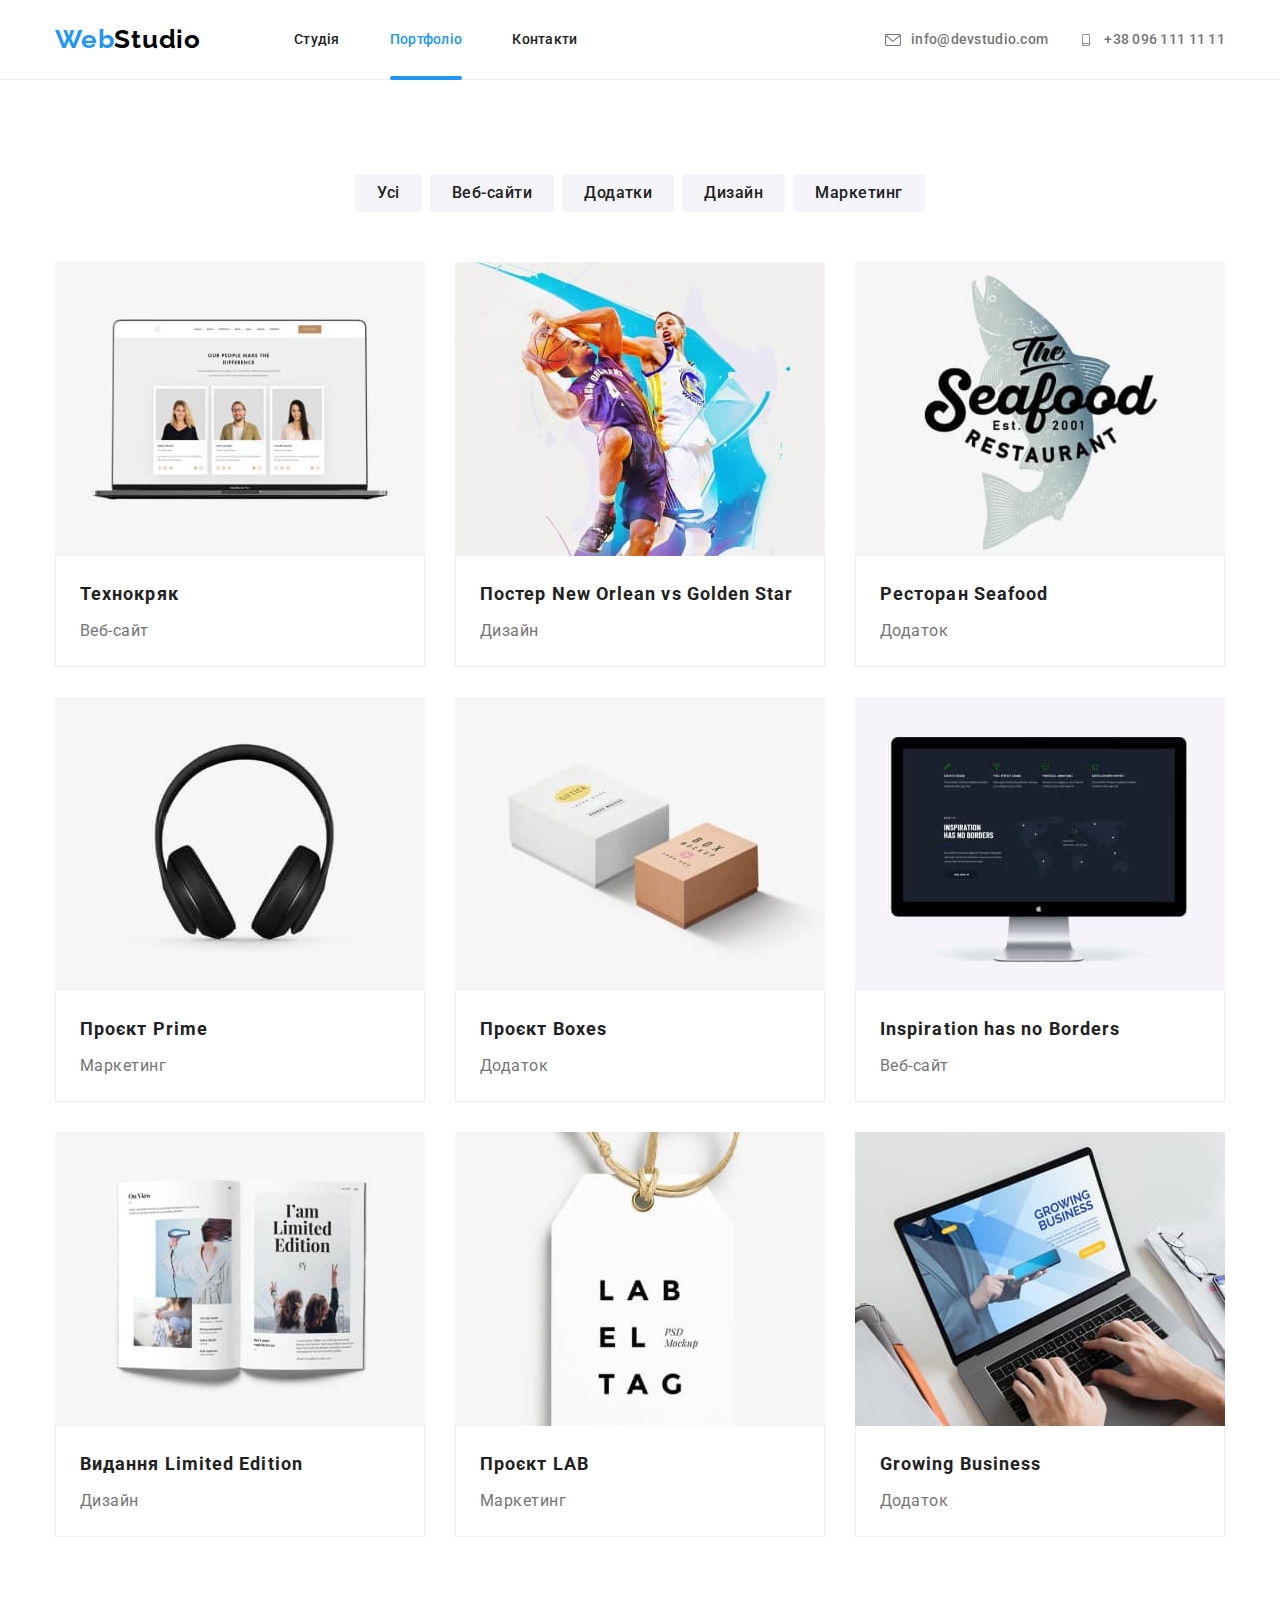
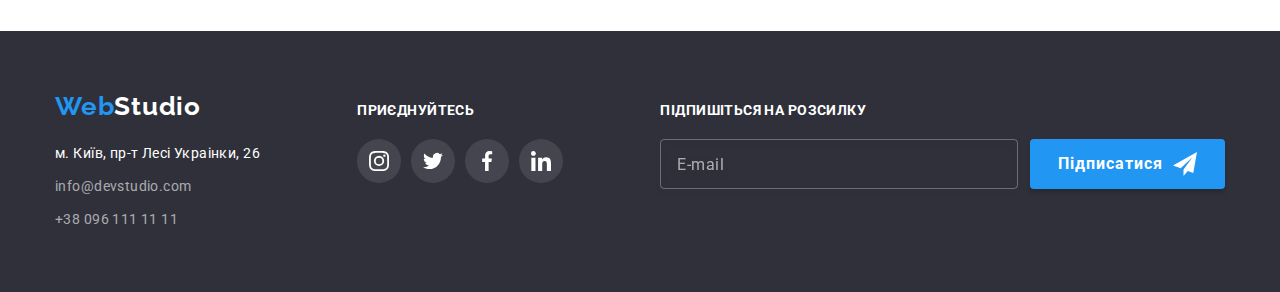
==== commit 330a51e6: "Виправляє помилки" ====
--- a/portfolio.html
+++ b/portfolio.html
@@ -161,26 +161,26 @@
                   <picture>
                     <source
                       srcset="
-                        ../images/mobile-image/mobile-project-1.jpg    1x,
-                        ../images/mobile-image/mobile-project-1@2x.jpg 2x
-                      "
-                      media="(max-width: 767px)"
-                      type="image/jpeg"
-                    />
-
-                    <source
-                      srcset="
-                        ../images/tablet-image/tablet-project-1.jpg    1x,
-                        ../images/tablet-image/tablet-project-1@2x.jpg 2x
-                      "
-                      media="(max-width: 1199px)"
-                      type="image/jpeg"
-                    />
-
-                    <source
-                      srcset="
-                        ../images/desktop-image/desktop-project-1.jpg    1x,
-                        ../images/desktop-image/desktop-project-1@2x.jpg 2x
+                        ./images/mobile-image/mobile-project-1.jpg    1x,
+                        ./images/mobile-image/mobile-project-1@2x.jpg 2x
+                      "
+                      media="(max-width: 767px)"
+                      type="image/jpeg"
+                    />
+
+                    <source
+                      srcset="
+                        ./images/tablet-image/tablet-project-1.jpg    1x,
+                        ./images/tablet-image/tablet-project-1@2x.jpg 2x
+                      "
+                      media="(max-width: 1199px)"
+                      type="image/jpeg"
+                    />
+
+                    <source
+                      srcset="
+                        ./images/desktop-image/desktop-project-1.jpg    1x,
+                        ./images/desktop-image/desktop-project-1@2x.jpg 2x
                       "
                       type="image/jpeg"
                     />
@@ -213,26 +213,26 @@
                   <picture>
                     <source
                       srcset="
-                        ../images/mobile-image/mobile-project-2.jpg    1x,
-                        ../images/mobile-image/mobile-project-2@2x.jpg 2x
-                      "
-                      media="(max-width: 767px)"
-                      type="image/jpeg"
-                    />
-
-                    <source
-                      srcset="
-                        ../images/tablet-image/tablet-project-2.jpg    1x,
-                        ../images/tablet-image/tablet-project-2@2x.jpg 2x
-                      "
-                      media="(max-width: 1199px)"
-                      type="image/jpeg"
-                    />
-
-                    <source
-                      srcset="
-                        ../images/desktop-image/desktop-project-2.jpg    1x,
-                        ../images/desktop-image/desktop-project-2@2x.jpg 2x
+                        ./images/mobile-image/mobile-project-2.jpg    1x,
+                        ./images/mobile-image/mobile-project-2@2x.jpg 2x
+                      "
+                      media="(max-width: 767px)"
+                      type="image/jpeg"
+                    />
+
+                    <source
+                      srcset="
+                        ./images/tablet-image/tablet-project-2.jpg    1x,
+                        ./images/tablet-image/tablet-project-2@2x.jpg 2x
+                      "
+                      media="(max-width: 1199px)"
+                      type="image/jpeg"
+                    />
+
+                    <source
+                      srcset="
+                        ./images/desktop-image/desktop-project-2.jpg    1x,
+                        ./images/desktop-image/desktop-project-2@2x.jpg 2x
                       "
                       type="image/jpeg"
                     />
@@ -267,26 +267,26 @@
                   <picture>
                     <source
                       srcset="
-                        ../images/mobile-image/mobile-project-3.jpg    1x,
-                        ../images/mobile-image/mobile-project-3@2x.jpg 2x
-                      "
-                      media="(max-width: 767px)"
-                      type="image/jpeg"
-                    />
-
-                    <source
-                      srcset="
-                        ../images/tablet-image/tablet-project-3.jpg    1x,
-                        ../images/tablet-image/tablet-project-3@2x.jpg 2x
-                      "
-                      media="(max-width: 1199px)"
-                      type="image/jpeg"
-                    />
-
-                    <source
-                      srcset="
-                        ../images/desktop-image/desktop-project-3.jpg    1x,
-                        ../images/desktop-image/desktop-project-3@2x.jpg 2x
+                        ./images/mobile-image/mobile-project-3.jpg    1x,
+                        ./images/mobile-image/mobile-project-3@2x.jpg 2x
+                      "
+                      media="(max-width: 767px)"
+                      type="image/jpeg"
+                    />
+
+                    <source
+                      srcset="
+                        ./images/tablet-image/tablet-project-3.jpg    1x,
+                        ./images/tablet-image/tablet-project-3@2x.jpg 2x
+                      "
+                      media="(max-width: 1199px)"
+                      type="image/jpeg"
+                    />
+
+                    <source
+                      srcset="
+                        ./images/desktop-image/desktop-project-3.jpg    1x,
+                        ./images/desktop-image/desktop-project-3@2x.jpg 2x
                       "
                       type="image/jpeg"
                     />
@@ -319,26 +319,26 @@
                   <picture>
                     <source
                       srcset="
-                        ../images/mobile-image/mobile-project-4.jpg    1x,
-                        ../images/mobile-image/mobile-project-4@2x.jpg 2x
-                      "
-                      media="(max-width: 767px)"
-                      type="image/jpeg"
-                    />
-
-                    <source
-                      srcset="
-                        ../images/tablet-image/tablet-project-4.jpg    1x,
-                        ../images/tablet-image/tablet-project-4@2x.jpg 2x
-                      "
-                      media="(max-width: 1199px)"
-                      type="image/jpeg"
-                    />
-
-                    <source
-                      srcset="
-                        ../images/desktop-image/desktop-project-4.jpg    1x,
-                        ../images/desktop-image/desktop-project-4@2x.jpg 2x
+                        ./images/mobile-image/mobile-project-4.jpg    1x,
+                        ./images/mobile-image/mobile-project-4@2x.jpg 2x
+                      "
+                      media="(max-width: 767px)"
+                      type="image/jpeg"
+                    />
+
+                    <source
+                      srcset="
+                        ./images/tablet-image/tablet-project-4.jpg    1x,
+                        ./images/tablet-image/tablet-project-4@2x.jpg 2x
+                      "
+                      media="(max-width: 1199px)"
+                      type="image/jpeg"
+                    />
+
+                    <source
+                      srcset="
+                        ./images/desktop-image/desktop-project-4.jpg    1x,
+                        ./images/desktop-image/desktop-project-4@2x.jpg 2x
                       "
                       type="image/jpeg"
                     />
@@ -371,26 +371,26 @@
                   <picture>
                     <source
                       srcset="
-                        ../images/mobile-image/mobile-project-5.jpg    1x,
-                        ../images/mobile-image/mobile-project-5@2x.jpg 2x
-                      "
-                      media="(max-width: 767px)"
-                      type="image/jpeg"
-                    />
-
-                    <source
-                      srcset="
-                        ../images/tablet-image/tablet-project-5.jpg    1x,
-                        ../images/tablet-image/tablet-project-5@2x.jpg 2x
-                      "
-                      media="(max-width: 1199px)"
-                      type="image/jpeg"
-                    />
-
-                    <source
-                      srcset="
-                        ../images/desktop-image/desktop-project-5.jpg    1x,
-                        ../images/desktop-image/desktop-project-5@2x.jpg 2x
+                        ./images/mobile-image/mobile-project-5.jpg    1x,
+                        ./images/mobile-image/mobile-project-5@2x.jpg 2x
+                      "
+                      media="(max-width: 767px)"
+                      type="image/jpeg"
+                    />
+
+                    <source
+                      srcset="
+                        ./images/tablet-image/tablet-project-5.jpg    1x,
+                        ./images/tablet-image/tablet-project-5@2x.jpg 2x
+                      "
+                      media="(max-width: 1199px)"
+                      type="image/jpeg"
+                    />
+
+                    <source
+                      srcset="
+                        ./images/desktop-image/desktop-project-5.jpg    1x,
+                        ./images/desktop-image/desktop-project-5@2x.jpg 2x
                       "
                       type="image/jpeg"
                     />
@@ -423,27 +423,26 @@
                   <picture>
                     <source
                       srcset="
-                        ../images/mobile-image/mobile-project-6.jpg    1x,
-                        ../images/mobile-image/mobile-project-6@2x.jpg 2x
-                      "
-                      media="(max-width: 767px)"
-                      type="image/jpeg"
-                    />
-
-                    <source
-                      srcset="
-                        ../images/tablet-image/tablet-project-6.jpg    1x,
-                        ../images/tablet-image/tablet-project-6@2x.jpg 2x
-                      "
-                      media="(max-width: 1199px)"
-                      type="image/jpeg"
-                      .
-                    />
-
-                    <source
-                      srcset="
-                        ../images/desktop-image/desktop-project-6.jpg    1x,
-                        ../images/desktop-image/desktop-project-6@2x.jpg 2x
+                        ./images/mobile-image/mobile-project-6.jpg    1x,
+                        ./images/mobile-image/mobile-project-6@2x.jpg 2x
+                      "
+                      media="(max-width: 767px)"
+                      type="image/jpeg"
+                    />
+
+                    <source
+                      srcset="
+                        ./images/tablet-image/tablet-project-6.jpg    1x,
+                        ./images/tablet-image/tablet-project-6@2x.jpg 2x
+                      "
+                      media="(max-width: 1199px)"
+                      type="image/jpeg"
+                    />
+
+                    <source
+                      srcset="
+                        ./images/desktop-image/desktop-project-6.jpg    1x,
+                        ./images/desktop-image/desktop-project-6@2x.jpg 2x
                       "
                       type="image/jpeg"
                     />
@@ -476,28 +475,28 @@
               <a class="projects-list__link" href="#">
                 <div class="project-thumb">
                   <picture>
-                    <source.
-                      srcset="
-                        ../images/mobile-image/mobile-project-7.jpg    1x,
-                        ../images/mobile-image/mobile-project-7@2x.jpg 2x
-                      "
-                      media="(max-width: 767px)"
-                      type="image/jpeg"
-                    />
-
-                    <source
-                      srcset="
-                        ../images/tablet-image/tablet-project-7.jpg    1x,
-                        ../images/tablet-image/tablet-project-7@2x.jpg 2x
-                      "
-                      media="(max-width: 1199px)"
-                      type="image/jpeg"
-                    />
-
-                    <source
-                      srcset="
-                        ../images/desktop-image/desktop-project-7.jpg    1x,
-                        ../images/desktop-image/desktop-project-7@2x.jpg 2x
+                    <source
+                      srcset="
+                        ./images/mobile-image/mobile-project-7.jpg    1x,
+                        ./images/mobile-image/mobile-project-7@2x.jpg 2x
+                      "
+                      media="(max-width: 767px)"
+                      type="image/jpeg"
+                    />
+
+                    <source
+                      srcset="
+                        ./images/tablet-image/tablet-project-7.jpg    1x,
+                        ./images/tablet-image/tablet-project-7@2x.jpg 2x
+                      "
+                      media="(max-width: 1199px)"
+                      type="image/jpeg"
+                    />
+
+                    <source
+                      srcset="
+                        ./images/desktop-image/desktop-project-7.jpg    1x,
+                        ./images/desktop-image/desktop-project-7@2x.jpg 2x
                       "
                       type="image/jpeg"
                     />
@@ -530,26 +529,26 @@
                   <picture>
                     <source
                       srcset="
-                        ../images/mobile-image/mobile-project-8.jpg    1x,
-                        ../images/mobile-image/mobile-project-8@2x.jpg 2x
-                      "
-                      media="(max-width: 767px)"
-                      type="image/jpeg"
-                    />
-
-                    <source
-                      srcset="
-                        ../images/tablet-image/tablet-project-8.jpg    1x,
-                        ../images/tablet-image/tablet-project-8@2x.jpg 2x
-                      "
-                      media="(max-width: 1199px)"
-                      type="image/jpeg"
-                    />
-
-                    <source
-                      srcset="
-                        ../images/desktop-image/desktop-project-8.jpg    1x,
-                        ../images/desktop-image/desktop-project-8@2x.jpg 2x
+                        ./images/mobile-image/mobile-project-8.jpg    1x,
+                        ./images/mobile-image/mobile-project-8@2x.jpg 2x
+                      "
+                      media="(max-width: 767px)"
+                      type="image/jpeg"
+                    />
+
+                    <source
+                      srcset="
+                        ./images/tablet-image/tablet-project-8.jpg    1x,
+                        ./images/tablet-image/tablet-project-8@2x.jpg 2x
+                      "
+                      media="(max-width: 1199px)"
+                      type="image/jpeg"
+                    />
+
+                    <source
+                      srcset="
+                        ./images/desktop-image/desktop-project-8.jpg    1x,
+                        ./images/desktop-image/desktop-project-8@2x.jpg 2x
                       "
                       type="image/jpeg"
                     />
@@ -582,26 +581,26 @@
                   <picture>
                     <source
                       srcset="
-                        ../images/mobile-image/mobile-project-9.jpg    1x,
-                        ../images/mobile-image/mobile-project-9@2x.jpg 2x
-                      "
-                      media="(max-width: 767px)"
-                      type="image/jpeg"
-                    />
-
-                    <source
-                      srcset="
-                        ../images/tablet-image/tablet-project-9.jpg    1x,
-                        ../images/tablet-image/tablet-project-9@2x.jpg 2x
-                      "
-                      media="(max-width: 1199px)"
-                      type="image/jpeg"
-                    />
-
-                    <source
-                      srcset="
-                        ../images/desktop-image/desktop-project-9.jpg    1x,
-                        ../images/desktop-image/desktop-project-9@2x.jpg 2x
+                        ./images/mobile-image/mobile-project-9.jpg    1x,
+                        ./images/mobile-image/mobile-project-9@2x.jpg 2x
+                      "
+                      media="(max-width: 767px)"
+                      type="image/jpeg"
+                    />
+
+                    <source
+                      srcset="
+                        ./images/tablet-image/tablet-project-9.jpg    1x,
+                        ./images/tablet-image/tablet-project-9@2x.jpg 2x
+                      "
+                      media="(max-width: 1199px)"
+                      type="image/jpeg"
+                    />
+
+                    <source
+                      srcset="
+                        ./images/desktop-image/desktop-project-9.jpg    1x,
+                        ./images/desktop-image/desktop-project-9@2x.jpg 2x
                       "
                       type="image/jpeg"
                     />
